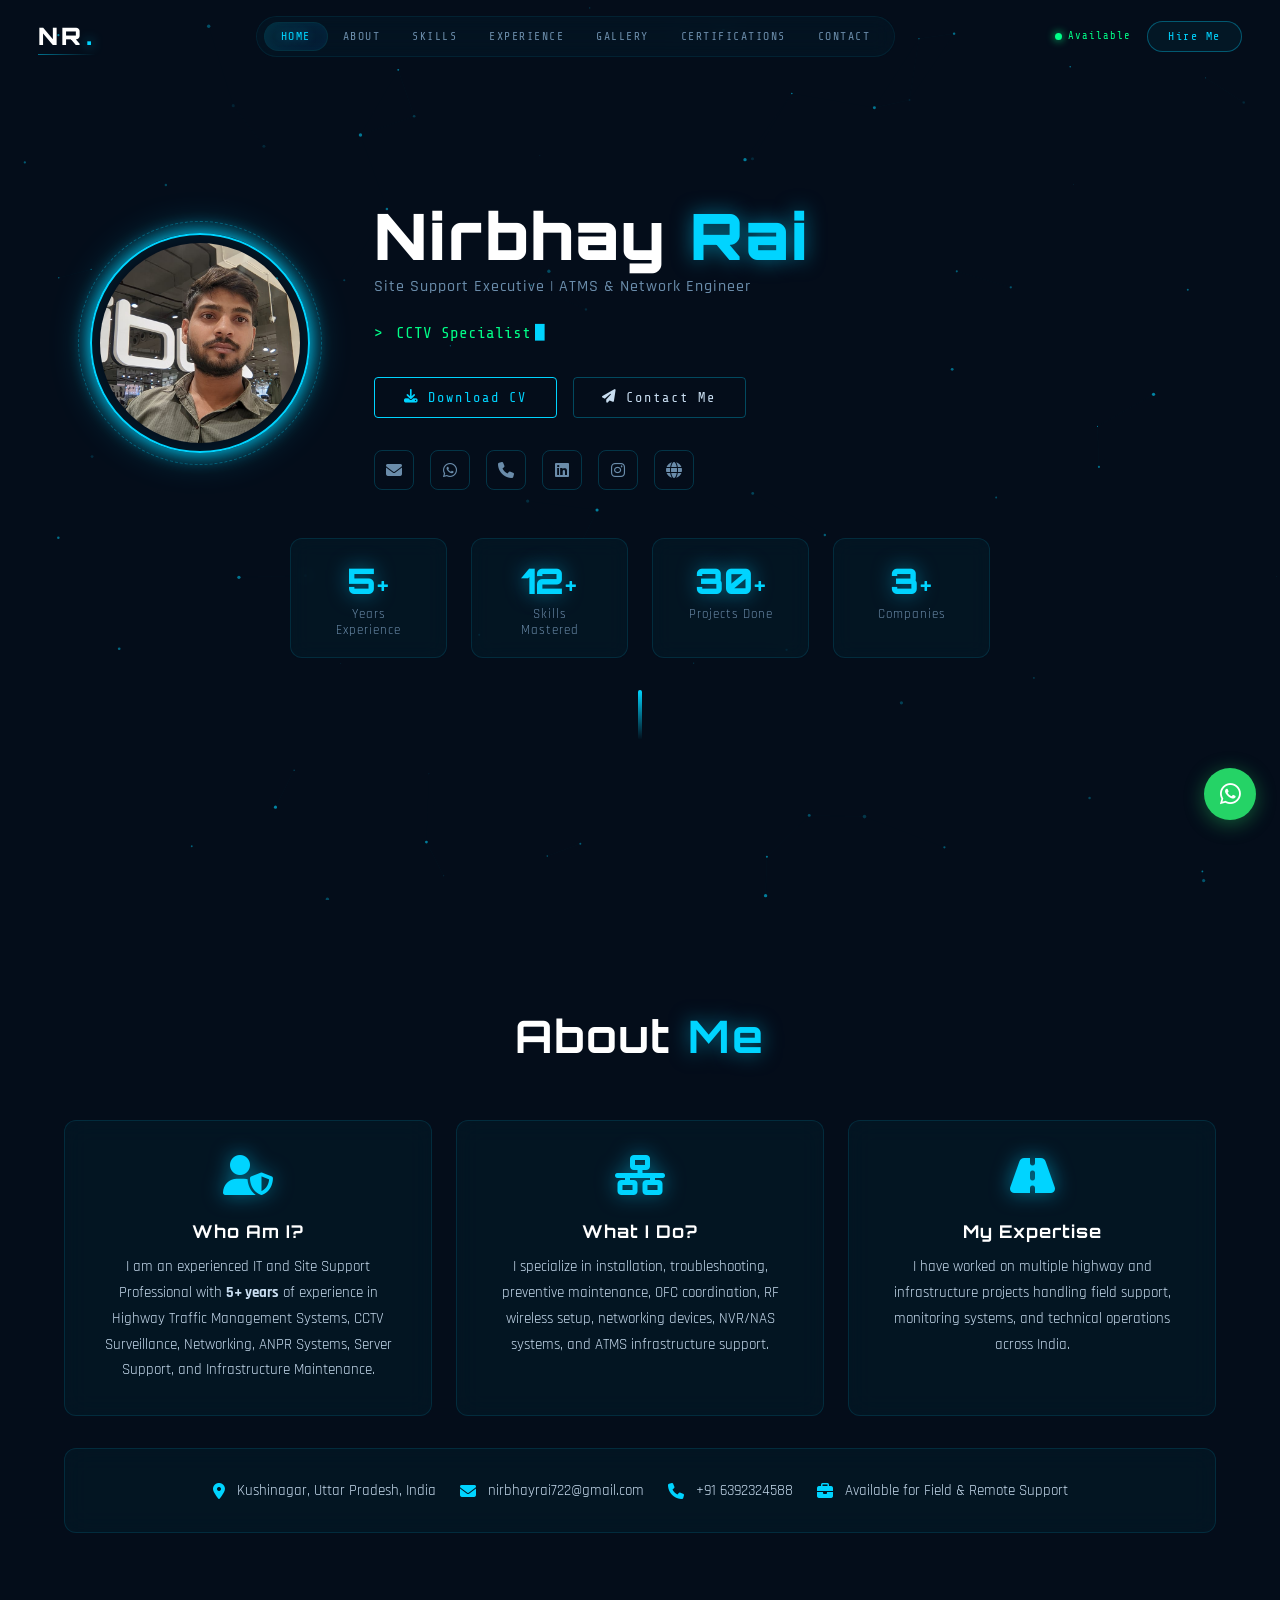
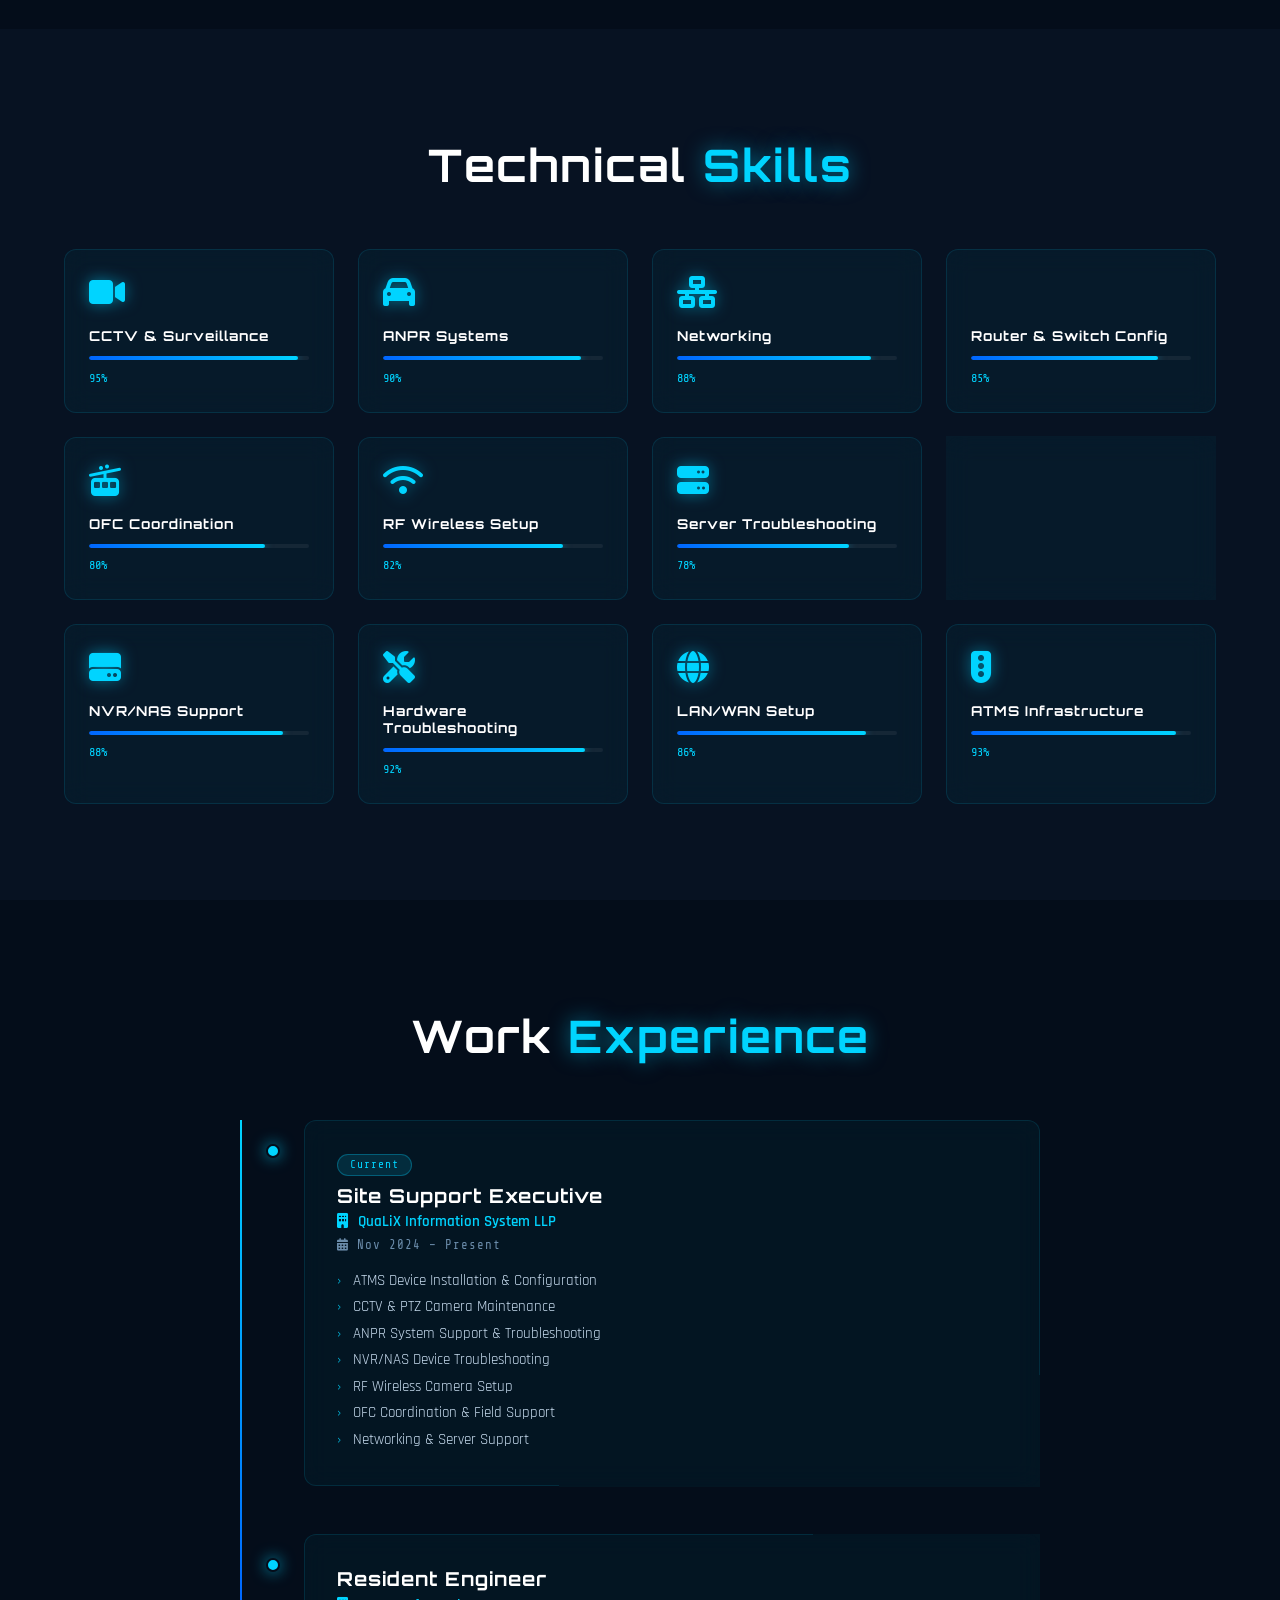
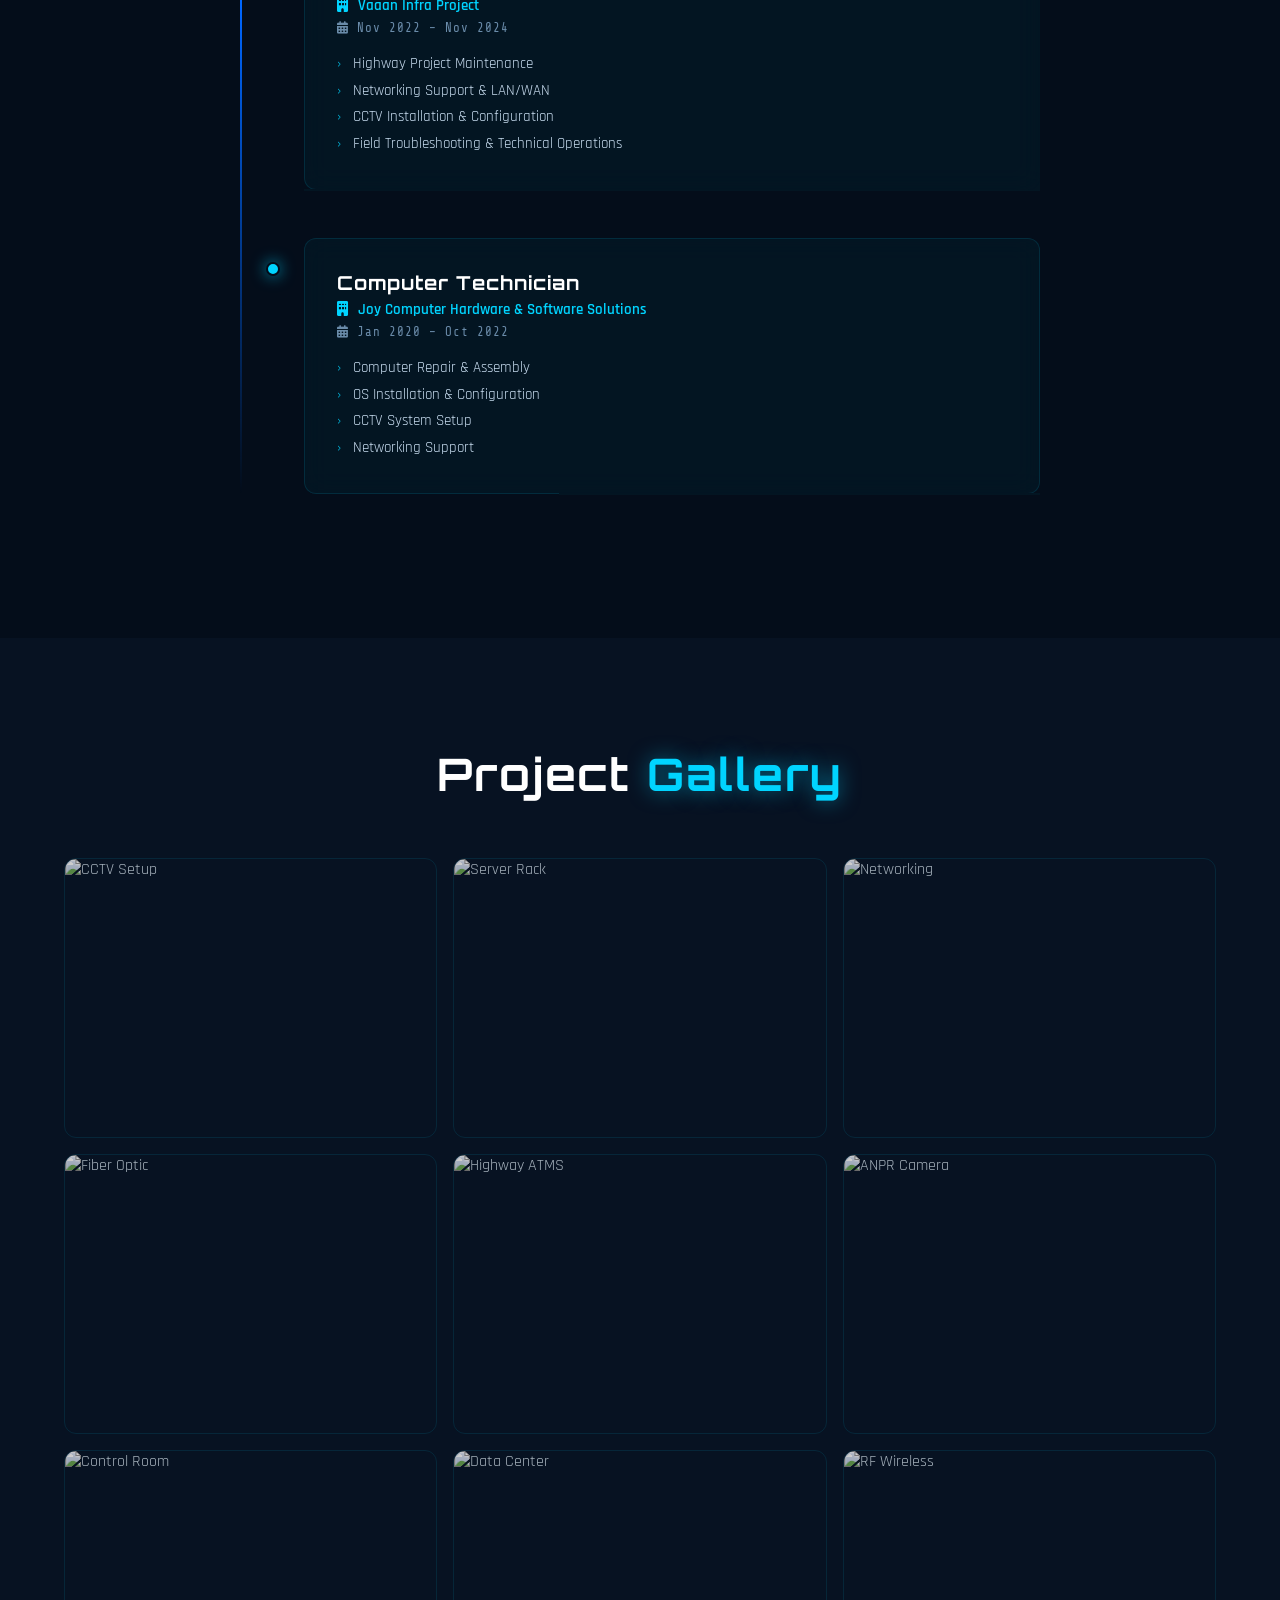
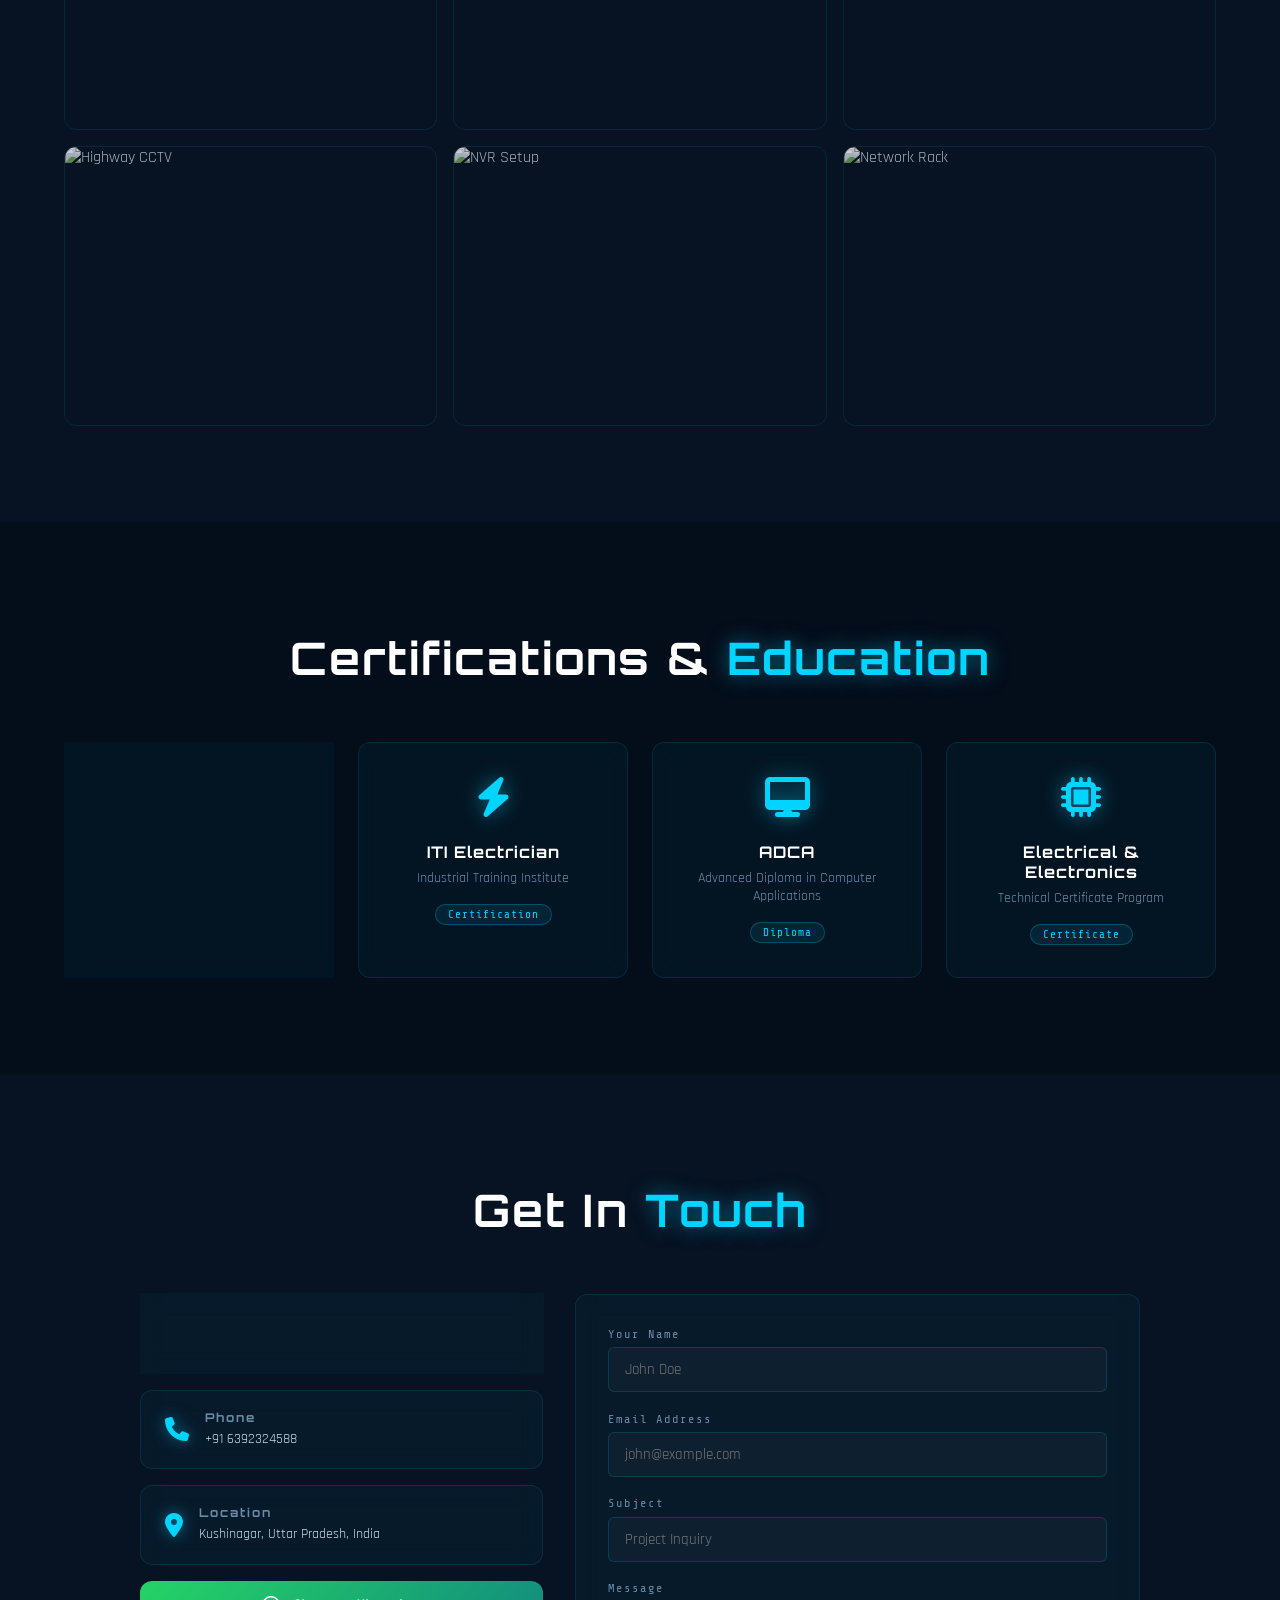
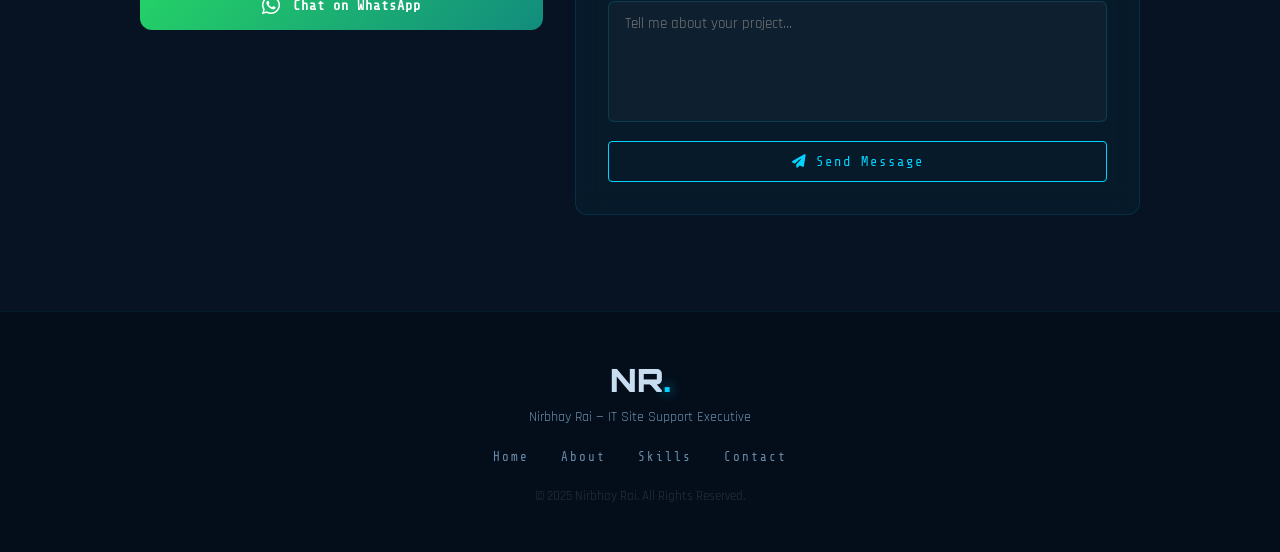
==== index.html @ aa646e63 "Add files via upload" ====
<!DOCTYPE html>
<html lang="en">
<head>
  <meta charset="UTF-8" />
  <meta name="viewport" content="width=device-width, initial-scale=1.0" />
  <title>Nirbhay Rai | IT Site Support Executive</title>
  <link rel="stylesheet" href="style.css" />
  <link rel="preconnect" href="https://fonts.googleapis.com" />
  <link href="https://fonts.googleapis.com/css2?family=Orbitron:wght@400;700;900&family=Rajdhani:wght@300;400;500;600;700&family=Share+Tech+Mono&display=swap" rel="stylesheet" />
  <link rel="stylesheet" href="https://cdnjs.cloudflare.com/ajax/libs/font-awesome/6.5.0/css/all.min.css" />
</head>
<body>

  <!-- Loading Screen -->
  <div id="loader">
    <div class="loader-inner">
      <div class="loader-ring"></div>
      <div class="loader-ring"></div>
      <div class="loader-ring"></div>
      <span class="loader-text">INITIALIZING...</span>
    </div>
  </div>

  <!-- Particle Canvas -->
  <canvas id="particle-canvas"></canvas>

  <!-- Navbar -->
  <nav id="navbar">
    <div class="nav-logo">NR<span class="dot">.</span></div>
    <ul class="nav-links">
      <li><a href="#hero">Home</a></li>
      <li><a href="#about">About</a></li>
      <li><a href="#skills">Skills</a></li>
      <li><a href="#experience">Experience</a></li>
      <li><a href="#gallery">Gallery</a></li>
      <li><a href="#certifications">Certifications</a></li>
      <li><a href="#contact">Contact</a></li>
    </ul>
    <div class="nav-cta">
      <div class="nav-status">
        <span class="nav-status-dot"></span>
        <span>Available</span>
      </div>
      <a href="#contact" class="nav-hire-btn"><span>Hire Me</span></a>
      <div class="nav-hamburger" id="hamburger">
        <span></span><span></span><span></span>
      </div>
    </div>
  </nav>

  <!-- Mobile Menu -->
  <div class="mobile-menu" id="mobile-menu">
    <ul>
      <li><a href="#hero" class="mob-link">Home</a></li>
      <li><a href="#about" class="mob-link">About</a></li>
      <li><a href="#skills" class="mob-link">Skills</a></li>
      <li><a href="#experience" class="mob-link">Experience</a></li>
      <li><a href="#gallery" class="mob-link">Gallery</a></li>
      <li><a href="#certifications" class="mob-link">Certifications</a></li>
      <li><a href="#contact" class="mob-link">Contact</a></li>
    </ul>
  </div>

  <!-- Hero Section -->
  <section id="hero">
    <div class="hero-content">
      <div class="hero-img-wrap">
        <div class="glow-ring"></div>
        <img src="nirbhay.jpeg" alt="Nirbhay Rai" class="hero-img" />
        <div class="hex-border"></div>
      </div>
      <div class="hero-text">
        <p class="hero-greeting"></p>
        <h1 class="hero-name">Nirbhay <span class="accent">Rai</span></h1>
        <h2 class="hero-designation">Site Support Executive | ATMS &amp; Network Engineer</h2>
        <div class="typing-wrap">
          <span class="typing-prefix">&gt;&nbsp;</span>
          <span id="typing-text" class="typing-text"></span>
          <span class="cursor">█</span>
        </div>
        <div class="hero-btns">
          <a href="#" class="btn-neon" id="download-cv">
            <i class="fas fa-download"></i> Download CV
          </a>
          <a href="#contact" class="btn-outline">
            <i class="fas fa-paper-plane"></i> Contact Me
          </a>
        </div>
        <div class="social-links">
          <a href="mailto:nirbhayrai722@gmail.com" title="Email"><i class="fas fa-envelope"></i></a>
          <a href="https://wa.me/916392324588" target="_blank" title="WhatsApp"><i class="fab fa-whatsapp"></i></a>
          <a href="tel:+916392324588" title="Phone"><i class="fas fa-phone"></i></a>
  <a href="https://www.linkedin.com/in/nirbhay-rai-2b813220a?utm_source=share_via&utm_content=profile&utm_medium=member_android" target="_blank" title="LinkedIn"><i class="fab fa-linkedin"></i></a>
   <a href="https://instagram.com/nirbhay_raii" target="_blank" title="Instagram"><i class="fab fa-instagram"></i></a>
  <a href="https://yourwebsite.com" target="_blank" title="My Website"><i class="fas fa-globe"></i></a>
</div>
        </div>
      </div>
    </div>
    <div class="hero-stats">
      <div class="stat-box">
        <span class="stat-num" data-target="5">0</span><span class="stat-plus">+</span>
        <p>Years Experience</p>
      </div>
      <div class="stat-box">
        <span class="stat-num" data-target="12">0</span><span class="stat-plus">+</span>
        <p>Skills Mastered</p>
      </div>
      <div class="stat-box">
        <span class="stat-num" data-target="30">0</span><span class="stat-plus">+</span>
        <p>Projects Done</p>
      </div>
      <div class="stat-box">
        <span class="stat-num" data-target="3">0</span><span class="stat-plus">+</span>
        <p>Companies</p>
      </div>
    </div>
    <div class="scroll-indicator">
      <div class="scroll-dot"></div>
    </div>
  </section>

  <!-- About Section -->
  <section id="about" class="section">
    <div class="section-header">
      <span class="section-tag"></span>
      <h2 class="section-title">About <span class="accent">Me</span></h2>
    </div>
    <div class="about-grid">
      <div class="about-card glass-card reveal">
        <div class="card-icon"><i class="fas fa-user-shield"></i></div>
        <h3>Who Am I?</h3>
        <p>I am an experienced IT and Site Support Professional with <strong>5+ years</strong> of experience in Highway Traffic Management Systems, CCTV Surveillance, Networking, ANPR Systems, Server Support, and Infrastructure Maintenance.</p>
      </div>
      <div class="about-card glass-card reveal">
        <div class="card-icon"><i class="fas fa-network-wired"></i></div>
        <h3>What I Do?</h3>
        <p>I specialize in installation, troubleshooting, preventive maintenance, OFC coordination, RF wireless setup, networking devices, NVR/NAS systems, and ATMS infrastructure support.</p>
      </div>
      <div class="about-card glass-card reveal">
        <div class="card-icon"><i class="fas fa-road"></i></div>
        <h3>My Expertise</h3>
        <p>I have worked on multiple highway and infrastructure projects handling field support, monitoring systems, and technical operations across India.</p>
      </div>
    </div>
    <div class="about-info glass-card reveal">
      <div class="info-row"><i class="fas fa-map-marker-alt"></i> <span>Kushinagar, Uttar Pradesh, India</span></div>
      <div class="info-row"><i class="fas fa-envelope"></i> <span>nirbhayrai722@gmail.com</span></div>
      <div class="info-row"><i class="fas fa-phone"></i> <span>+91 6392324588</span></div>
      <div class="info-row"><i class="fas fa-briefcase"></i> <span>Available for Field &amp; Remote Support</span></div>
    </div>
  </section>

  <!-- Skills Section -->
  <section id="skills" class="section alt-bg">
    <div class="section-header">
      <span class="section-tag"></span>
      <h2 class="section-title">Technical <span class="accent">Skills</span></h2>
    </div>
    <div class="skills-grid">
      <div class="skill-card glass-card reveal">
        <div class="skill-icon"><i class="fas fa-video"></i></div>
        <h4>CCTV &amp; Surveillance</h4>
        <div class="skill-bar"><div class="skill-fill" data-width="95"></div></div>
        <span class="skill-pct">95%</span>
      </div>
      <div class="skill-card glass-card reveal">
        <div class="skill-icon"><i class="fas fa-car"></i></div>
        <h4>ANPR Systems</h4>
        <div class="skill-bar"><div class="skill-fill" data-width="90"></div></div>
        <span class="skill-pct">90%</span>
      </div>
      <div class="skill-card glass-card reveal">
        <div class="skill-icon"><i class="fas fa-network-wired"></i></div>
        <h4>Networking</h4>
        <div class="skill-bar"><div class="skill-fill" data-width="88"></div></div>
        <span class="skill-pct">88%</span>
      </div>
      <div class="skill-card glass-card reveal">
        <div class="skill-icon"><i class="fas fa-router"></i></div>
        <h4>Router &amp; Switch Config</h4>
        <div class="skill-bar"><div class="skill-fill" data-width="85"></div></div>
        <span class="skill-pct">85%</span>
      </div>
      <div class="skill-card glass-card reveal">
        <div class="skill-icon"><i class="fas fa-cable-car"></i></div>
        <h4>OFC Coordination</h4>
        <div class="skill-bar"><div class="skill-fill" data-width="80"></div></div>
        <span class="skill-pct">80%</span>
      </div>
      <div class="skill-card glass-card reveal">
        <div class="skill-icon"><i class="fas fa-wifi"></i></div>
        <h4>RF Wireless Setup</h4>
        <div class="skill-bar"><div class="skill-fill" data-width="82"></div></div>
        <span class="skill-pct">82%</span>
      </div>
      <div class="skill-card glass-card reveal">
        <div class="skill-icon"><i class="fas fa-server"></i></div>
        <h4>Server Troubleshooting</h4>
        <div class="skill-bar"><div class="skill-fill" data-width="78"></div></div>
        <span class="skill-pct">78%</span>
      </div>
      <div class="skill-card glass-card reveal">
        <div class="skill-icon"><i class="fab fa-linux"></i></div>
        <h4>Windows &amp; Linux</h4>
        <div class="skill-bar"><div class="skill-fill" data-width="80"></div></div>
        <span class="skill-pct">80%</span>
      </div>
      <div class="skill-card glass-card reveal">
        <div class="skill-icon"><i class="fas fa-hdd"></i></div>
        <h4>NVR/NAS Support</h4>
        <div class="skill-bar"><div class="skill-fill" data-width="88"></div></div>
        <span class="skill-pct">88%</span>
      </div>
      <div class="skill-card glass-card reveal">
        <div class="skill-icon"><i class="fas fa-tools"></i></div>
        <h4>Hardware Troubleshooting</h4>
        <div class="skill-bar"><div class="skill-fill" data-width="92"></div></div>
        <span class="skill-pct">92%</span>
      </div>
      <div class="skill-card glass-card reveal">
        <div class="skill-icon"><i class="fas fa-globe"></i></div>
        <h4>LAN/WAN Setup</h4>
        <div class="skill-bar"><div class="skill-fill" data-width="86"></div></div>
        <span class="skill-pct">86%</span>
      </div>
      <div class="skill-card glass-card reveal">
        <div class="skill-icon"><i class="fas fa-traffic-light"></i></div>
        <h4>ATMS Infrastructure</h4>
        <div class="skill-bar"><div class="skill-fill" data-width="93"></div></div>
        <span class="skill-pct">93%</span>
      </div>
    </div>
  </section>

  <!-- Experience Timeline -->
  <section id="experience" class="section">
    <div class="section-header">
      <span class="section-tag"></span>
      <h2 class="section-title">Work <span class="accent">Experience</span></h2>
    </div>
    <div class="timeline">

      <div class="timeline-item reveal">
        <div class="timeline-dot"></div>
        <div class="timeline-content glass-card">
          <div class="tl-badge current">Current</div>
          <h3 class="tl-role">Site Support Executive</h3>
          <h4 class="tl-company"><i class="fas fa-building"></i> QuaLiX Information System LLP</h4>
          <span class="tl-duration"><i class="fas fa-calendar-alt"></i> Nov 2024 – Present</span>
          <ul class="tl-list">
            <li>ATMS Device Installation &amp; Configuration</li>
            <li>CCTV &amp; PTZ Camera Maintenance</li>
            <li>ANPR System Support &amp; Troubleshooting</li>
            <li>NVR/NAS Device Troubleshooting</li>
            <li>RF Wireless Camera Setup</li>
            <li>OFC Coordination &amp; Field Support</li>
            <li>Networking &amp; Server Support</li>
          </ul>
        </div>
      </div>

      <div class="timeline-item reveal">
        <div class="timeline-dot"></div>
        <div class="timeline-content glass-card">
          <h3 class="tl-role">Resident Engineer</h3>
          <h4 class="tl-company"><i class="fas fa-building"></i> Vaaan Infra Project</h4>
          <span class="tl-duration"><i class="fas fa-calendar-alt"></i> Nov 2022 – Nov 2024</span>
          <ul class="tl-list">
            <li>Highway Project Maintenance</li>
            <li>Networking Support &amp; LAN/WAN</li>
            <li>CCTV Installation &amp; Configuration</li>
            <li>Field Troubleshooting &amp; Technical Operations</li>
          </ul>
        </div>
      </div>

      <div class="timeline-item reveal">
        <div class="timeline-dot"></div>
        <div class="timeline-content glass-card">
          <h3 class="tl-role">Computer Technician</h3>
          <h4 class="tl-company"><i class="fas fa-building"></i> Joy Computer Hardware &amp; Software Solutions</h4>
          <span class="tl-duration"><i class="fas fa-calendar-alt"></i> Jan 2020 – Oct 2022</span>
          <ul class="tl-list">
            <li>Computer Repair &amp; Assembly</li>
            <li>OS Installation &amp; Configuration</li>
            <li>CCTV System Setup</li>
            <li>Networking Support</li>
          </ul>
        </div>
      </div>

    </div>
  </section>

  <!-- Gallery Section -->
  <section id="gallery" class="section alt-bg">
    <div class="section-header">
      <span class="section-tag"></span>
      <h2 class="section-title">Project <span class="accent">Gallery</span></h2>
    </div>
    <div class="gallery-grid">
      <div class="gallery-item reveal" data-title="CCTV Surveillance Setup">
        <img src="https://images.unsplash.com/photo-1558618666-fcd25c85cd64?w=600&q=80" alt="CCTV Setup" />
        <div class="gallery-overlay"><i class="fas fa-search-plus"></i><span>CCTV Surveillance Setup</span></div>
      </div>
      <div class="gallery-item reveal" data-title="Server Rack Installation">
        <img src="https://images.unsplash.com/photo-1558494949-ef010cbdcc31?w=600&q=80" alt="Server Rack" />
        <div class="gallery-overlay"><i class="fas fa-search-plus"></i><span>Server Rack Installation</span></div>
      </div>
      <div class="gallery-item reveal" data-title="Network Switch Configuration">
        <img src="https://images.unsplash.com/photo-1544197150-b99a580bb7a8?w=600&q=80" alt="Networking" />
        <div class="gallery-overlay"><i class="fas fa-search-plus"></i><span>Network Switch Configuration</span></div>
      </div>
      <div class="gallery-item reveal" data-title="Fiber Optic Cable Work">
        <img src="https://images.unsplash.com/photo-1573164713714-d95e436ab8d6?w=600&q=80" alt="Fiber Optic" />
        <div class="gallery-overlay"><i class="fas fa-search-plus"></i><span>Fiber Optic Cable Work</span></div>
      </div>
      <div class="gallery-item reveal" data-title="Highway ATMS System">
        <img src="https://images.unsplash.com/photo-1449824913935-59a10b8d2000?w=600&q=80" alt="Highway ATMS" />
        <div class="gallery-overlay"><i class="fas fa-search-plus"></i><span>Highway ATMS System</span></div>
      </div>
      <div class="gallery-item reveal" data-title="ANPR Camera Setup">
        <img src="https://images.unsplash.com/photo-1491975474562-1f4e30bc9468?w=600&q=80" alt="ANPR Camera" />
        <div class="gallery-overlay"><i class="fas fa-search-plus"></i><span>ANPR Camera Setup</span></div>
      </div>
      <div class="gallery-item reveal" data-title="Control Room Monitoring">
        <img src="https://images.unsplash.com/photo-1551703599-6b3e8379aa8c?w=600&q=80" alt="Control Room" />
        <div class="gallery-overlay"><i class="fas fa-search-plus"></i><span>Control Room Monitoring</span></div>
      </div>
      <div class="gallery-item reveal" data-title="Data Center Operations">
        <img src="https://images.unsplash.com/photo-1563986768609-322da13575f3?w=600&q=80" alt="Data Center" />
        <div class="gallery-overlay"><i class="fas fa-search-plus"></i><span>Data Center Operations</span></div>
      </div>
      <div class="gallery-item reveal" data-title="RF Wireless System">
        <img src="https://images.unsplash.com/photo-1518770660439-4636190af475?w=600&q=80" alt="RF Wireless" />
        <div class="gallery-overlay"><i class="fas fa-search-plus"></i><span>RF Wireless System</span></div>
      </div>
	  <div class="gallery-item reveal" data-title="Highway CCTV Maintenance">
  <img src="images/highway_cctv.jpg" alt="Highway CCTV" />
  <div class="gallery-overlay">
    <i class="fas fa-search-plus"></i>
    <span>Highway CCTV Maintenance</span>
  </div>
</div>

<div class="gallery-item reveal" data-title="NVR Setup at Site">
  <img src="images/nvr_setup.jpg" alt="NVR Setup" />
  <div class="gallery-overlay">
    <i class="fas fa-search-plus"></i>
    <span>NVR Setup at Site</span>
  </div>
</div>

<div class="gallery-item reveal" data-title="Network Rack Installation">
  <img src="images/rack.jpg" alt="Network Rack" />
  <div class="gallery-overlay">
    <i class="fas fa-search-plus"></i>
    <span>Network Rack Installation</span>
  </div>
</div>
    </div>
    <!-- Lightbox -->
    <div class="lightbox" id="lightbox">
      <div class="lightbox-inner">
        <button class="lb-close" id="lb-close"><i class="fas fa-times"></i></button>
        <img id="lb-img" src="" alt="" />
        <p id="lb-title"></p>
      </div>
    </div>
  </section>

  <!-- Certifications & Education -->
  <section id="certifications" class="section">
    <div class="section-header">
      <span class="section-tag"></span>
      <h2 class="section-title">Certifications &amp; <span class="accent">Education</span></h2>
    </div>
    <div class="cert-grid">
      <div class="cert-card glass-card reveal">
        <div class="cert-icon"><i class="fas fa-graduation-cap"></i></div>
        <h3>B.A (English)</h3>
        <p>Bachelor of Arts</p>
        <span class="cert-tag">Education</span>
      </div>
      <div class="cert-card glass-card reveal">
        <div class="cert-icon"><i class="fas fa-bolt"></i></div>
        <h3>ITI Electrician</h3>
        <p>Industrial Training Institute</p>
        <span class="cert-tag">Certification</span>
      </div>
      <div class="cert-card glass-card reveal">
        <div class="cert-icon"><i class="fas fa-desktop"></i></div>
        <h3>ADCA</h3>
        <p>Advanced Diploma in Computer Applications</p>
        <span class="cert-tag">Diploma</span>
      </div>
      <div class="cert-card glass-card reveal">
        <div class="cert-icon"><i class="fas fa-microchip"></i></div>
        <h3>Electrical &amp; Electronics</h3>
        <p>Technical Certificate Program</p>
        <span class="cert-tag">Certificate</span>
      </div>
    </div>
  </section>

  <!-- Contact Section -->
  <section id="contact" class="section alt-bg">
    <div class="section-header">
      <span class="section-tag"></span>
      <h2 class="section-title">Get In <span class="accent">Touch</span></h2>
    </div>
    <div class="contact-wrap">
      <div class="contact-info">
        <div class="contact-card glass-card reveal">
          <i class="fas fa-envelope"></i>
          <div>
            <h4>Email</h4>
            <a href="mailto:nirbhayrai722@gmail.com">nirbhayrai722@gmail.com</a>
          </div>
        </div>
        <div class="contact-card glass-card reveal">
          <i class="fas fa-phone"></i>
          <div>
            <h4>Phone</h4>
            <a href="tel:+916392324588">+91 6392324588</a>
          </div>
        </div>
        <div class="contact-card glass-card reveal">
          <i class="fas fa-map-marker-alt"></i>
          <div>
            <h4>Location</h4>
            <span>Kushinagar, Uttar Pradesh, India</span>
          </div>
        </div>
        <a href="https://wa.me/916392324588" target="_blank" class="btn-whatsapp reveal">
          <i class="fab fa-whatsapp"></i> Chat on WhatsApp
        </a>
      </div>

      <form class="contact-form glass-card reveal" id="contact-form">
        <div class="form-status" id="form-status"></div>
        <div class="form-group">
          <label for="name">Your Name</label>
          <input type="text" id="name" name="name" placeholder="John Doe" required />
        </div>
        <div class="form-group">
          <label for="email">Email Address</label>
          <input type="email" id="email" name="email" placeholder="john@example.com" required />
        </div>
        <div class="form-group">
          <label for="subject">Subject</label>
          <input type="text" id="subject" name="subject" placeholder="Project Inquiry" required />
        </div>
        <div class="form-group">
          <label for="message">Message</label>
          <textarea id="message" name="message" rows="5" placeholder="Tell me about your project..." required></textarea>
        </div>
        <button type="submit" class="btn-neon btn-full">
          <i class="fas fa-paper-plane"></i> Send Message
        </button>
      </form>
    </div>
  </section>

  <!-- Footer -->
  <footer>
    <div class="footer-inner">
      <div class="footer-logo">NR<span class="dot">.</span></div>
      <p class="footer-name">Nirbhay Rai — IT Site Support Executive</p>
      <div class="footer-links">
        <a href="#hero">Home</a>
        <a href="#about">About</a>
        <a href="#skills">Skills</a>
        <a href="#contact">Contact</a>
      </div>
      <p class="footer-copy">&copy; 2025 Nirbhay Rai. All Rights Reserved.</p>
    </div>
  </footer>

  <!-- Floating Buttons -->
  <a href="https://wa.me/916392324588" target="_blank" class="float-whatsapp" title="WhatsApp">
    <i class="fab fa-whatsapp"></i>
  </a>
  <button class="scroll-top" id="scroll-top" title="Scroll to top">
    <i class="fas fa-chevron-up"></i>
  </button>

  <!-- Scripts -->
  <script src="https://cdn.jsdelivr.net/npm/@emailjs/browser@4/dist/email.min.js"></script>
  <script src="script.js"></script>
</body>
</html>
---- style.css ----
/* =============================================
   NIRBHAY RAI PORTFOLIO — style.css
   Dark Futuristic Neon Theme
============================================= */

/* ---- CSS VARIABLES ---- */
:root {
  --bg:        #040d1a;
  --bg2:       #071222;
  --glass:     rgba(0, 212, 255, 0.04);
  --glass-b:   rgba(0, 212, 255, 0.12);
  --neon:      #00d4ff;
  --neon2:     #0066ff;
  --neon3:     #00ff88;
  --accent:    #00d4ff;
  --text:      #c8ddf0;
  --text-dim:  #6a8caa;
  --white:     #ffffff;
  --danger:    #ff4466;
  --font-head: 'Orbitron', sans-serif;
  --font-body: 'Rajdhani', sans-serif;
  --font-mono: 'Share Tech Mono', monospace;
  --radius:    12px;
  --trans:     0.3s ease;
}

/* ---- RESET ---- */
*, *::before, *::after { box-sizing: border-box; margin: 0; padding: 0; }
html { scroll-behavior: smooth; font-size: 16px; }
body {
  background: var(--bg);
  color: var(--text);
  font-family: var(--font-body);
  overflow-x: hidden;
  position: relative;
}
a { text-decoration: none; color: inherit; }
ul { list-style: none; }
img { max-width: 100%; display: block; }
input, textarea, button { font-family: var(--font-body); }

/* ---- SCROLLBAR ---- */
::-webkit-scrollbar { width: 6px; }
::-webkit-scrollbar-track { background: var(--bg); }
::-webkit-scrollbar-thumb { background: var(--neon); border-radius: 3px; }

/* ===================== LOADER ===================== */
#loader {
  position: fixed; inset: 0;
  background: var(--bg);
  display: flex; align-items: center; justify-content: center;
  z-index: 9999;
  transition: opacity 0.6s ease, visibility 0.6s ease;
}
#loader.hidden { opacity: 0; visibility: hidden; }
.loader-inner { position: relative; text-align: center; }
.loader-ring {
  position: absolute;
  border: 2px solid transparent;
  border-top-color: var(--neon);
  border-radius: 50%;
  animation: spin 1.2s linear infinite;
}
.loader-ring:nth-child(1) { width: 80px; height: 80px; top: -40px; left: -40px; }
.loader-ring:nth-child(2) { width: 60px; height: 60px; top: -30px; left: -30px; border-top-color: var(--neon2); animation-duration: 0.9s; animation-direction: reverse; }
.loader-ring:nth-child(3) { width: 40px; height: 40px; top: -20px; left: -20px; border-top-color: var(--neon3); animation-duration: 0.6s; }
.loader-text { font-family: var(--font-mono); font-size: 0.75rem; color: var(--neon); letter-spacing: 4px; margin-top: 60px; display: block; animation: pulse 1s infinite; }
@keyframes spin { to { transform: rotate(360deg); } }
@keyframes pulse { 0%,100%{opacity:1} 50%{opacity:0.3} }

/* ===================== PARTICLE CANVAS ===================== */
#particle-canvas {
  position: fixed; inset: 0;
  z-index: 0; pointer-events: none;
}

/* ===================== NAVBAR ===================== */
#navbar {
  position: fixed; top: 0; left: 0; right: 0;
  height: 72px;
  display: flex; align-items: center; justify-content: space-between;
  padding: 0 3%;
  z-index: 100;
  transition: all 0.4s cubic-bezier(0.4,0,0.2,1);
}
#navbar::before {
  content: '';
  position: absolute; inset: 0;
  background: linear-gradient(135deg,
    rgba(0,20,40,0.0) 0%,
    rgba(0,10,25,0.0) 100%);
  transition: all 0.4s ease;
  z-index: -1;
}
#navbar.scrolled::before {
  background: linear-gradient(135deg,
    rgba(2,10,22,0.97) 0%,
    rgba(4,15,30,0.95) 100%);
}
#navbar.scrolled {
  height: 64px;
  backdrop-filter: blur(24px) saturate(180%);
  -webkit-backdrop-filter: blur(24px) saturate(180%);
  box-shadow:
    0 1px 0 rgba(0,212,255,0.12),
    0 8px 32px rgba(0,0,0,0.4),
    0 0 60px rgba(0,212,255,0.04);
}

/* Logo */
.nav-logo {
  font-family: var(--font-head);
  font-size: 1.5rem; font-weight: 900;
  color: var(--white);
  letter-spacing: 3px;
  display: flex; align-items: center; gap: 2px;
  position: relative;
}
.nav-logo::before {
  content: '';
  position: absolute;
  bottom: -4px; left: 0;
  width: 100%; height: 1px;
  background: linear-gradient(90deg, var(--neon), transparent);
  opacity: 0.5;
}
.dot { color: var(--neon); text-shadow: 0 0 12px var(--neon); }

/* Nav Links Container */
.nav-links {
  display: flex;
  gap: 0;
  align-items: center;
  background: rgba(0,212,255,0.03);
  border: 1px solid rgba(0,212,255,0.08);
  border-radius: 40px;
  padding: 6px 8px;
  backdrop-filter: blur(10px);
}
.nav-links li { position: relative; }
.nav-links a {
  font-family: var(--font-mono);
  font-size: 0.72rem;
  color: var(--text-dim);
  letter-spacing: 1.5px;
  text-transform: uppercase;
  padding: 7px 16px;
  border-radius: 30px;
  display: block;
  transition: all 0.3s ease;
  position: relative;
  z-index: 1;
}
.nav-links a::before {
  content: '';
  position: absolute; inset: 0;
  border-radius: 30px;
  background: linear-gradient(135deg, rgba(0,212,255,0.12), rgba(0,102,255,0.08));
  opacity: 0;
  transition: opacity 0.3s ease;
  z-index: -1;
}
.nav-links a:hover, .nav-links a.active {
  color: var(--white);
}
.nav-links a:hover::before, .nav-links a.active::before {
  opacity: 1;
}
.nav-links a.active {
  color: var(--neon);
  text-shadow: 0 0 10px rgba(0,212,255,0.4);
  box-shadow: 0 0 0 1px rgba(0,212,255,0.15), inset 0 0 12px rgba(0,212,255,0.06);
}

/* Nav Right CTA */
.nav-cta {
  display: flex; align-items: center; gap: 1rem;
}
.nav-hire-btn {
  font-family: var(--font-mono);
  font-size: 0.72rem;
  letter-spacing: 1.5px;
  color: var(--neon);
  border: 1px solid rgba(0,212,255,0.35);
  border-radius: 30px;
  padding: 8px 20px;
  background: rgba(0,212,255,0.05);
  cursor: pointer;
  transition: all 0.3s ease;
  text-decoration: none;
  position: relative;
  overflow: hidden;
}
.nav-hire-btn::before {
  content: '';
  position: absolute; inset: 0;
  background: linear-gradient(135deg, rgba(0,212,255,0.15), rgba(0,102,255,0.1));
  transform: scaleX(0);
  transform-origin: left;
  transition: transform 0.3s ease;
}
.nav-hire-btn:hover { color: var(--white); box-shadow: 0 0 20px rgba(0,212,255,0.2); }
.nav-hire-btn:hover::before { transform: scaleX(1); }
.nav-hire-btn span { position: relative; z-index: 1; }

/* Status dot */
.nav-status {
  display: flex; align-items: center; gap: 6px;
  font-family: var(--font-mono);
  font-size: 0.65rem;
  color: var(--neon3);
  letter-spacing: 1px;
}
.nav-status-dot {
  width: 7px; height: 7px;
  border-radius: 50%;
  background: var(--neon3);
  box-shadow: 0 0 8px var(--neon3);
  animation: status-pulse 2s ease infinite;
}
@keyframes status-pulse {
  0%,100%{ box-shadow: 0 0 6px var(--neon3); opacity:1; }
  50%{ box-shadow: 0 0 14px var(--neon3); opacity:0.6; }
}

/* Hamburger */
.nav-hamburger { display: none; flex-direction: column; gap: 5px; cursor: pointer; z-index: 2; }
.nav-hamburger span { width: 24px; height: 2px; background: var(--neon); border-radius: 2px; transition: var(--trans); display: block; }

/* Mobile Menu */
.mobile-menu {
  position: fixed; top: 70px; left: 0; right: 0;
  background: rgba(4, 13, 26, 0.97);
  backdrop-filter: blur(20px);
  border-bottom: 1px solid rgba(0, 212, 255, 0.12);
  z-index: 99;
  transform: translateY(-120%);
  transition: transform 0.4s cubic-bezier(0.4,0,0.2,1);
  padding: 1.5rem;
}
.mobile-menu.open { transform: translateY(0); }
.mobile-menu ul { display: flex; flex-direction: column; gap: 1rem; }
.mobile-menu a {
  font-family: var(--font-mono);
  font-size: 0.95rem;
  color: var(--text);
  letter-spacing: 2px;
  padding: 0.5rem 0;
  border-bottom: 1px solid rgba(0,212,255,0.06);
  display: block;
  transition: color var(--trans), padding-left var(--trans);
}
.mobile-menu a:hover { color: var(--neon); padding-left: 10px; }

/* ===================== SECTIONS ===================== */
.section {
  position: relative; z-index: 1;
  padding: 6rem 5%;
}
.alt-bg { background: var(--bg2); }
.section-header { text-align: center; margin-bottom: 3.5rem; }
.section-tag {
  font-family: var(--font-mono);
  font-size: 0.8rem;
  color: var(--neon);
  letter-spacing: 3px;
  display: block;
  margin-bottom: 0.75rem;
}
.section-title {
  font-family: var(--font-head);
  font-size: clamp(1.8rem, 4vw, 2.8rem);
  font-weight: 700;
  color: var(--white);
  letter-spacing: 2px;
}
.accent { color: var(--neon); text-shadow: 0 0 20px rgba(0,212,255,0.5); }

/* ===================== HERO ===================== */
#hero {
  min-height: 100vh;
  display: flex; flex-direction: column;
  align-items: center; justify-content: center;
  padding: 100px 5% 4rem;
  position: relative; z-index: 1;
}
.hero-content {
  display: flex;
  align-items: center;
  gap: 4rem;
  width: 100%; max-width: 1100px;
  flex-wrap: wrap;
  justify-content: center;
}

/* Profile Image */
.hero-img-wrap {
  position: relative;
  width: 220px; height: 220px;
  flex-shrink: 0;
}
.hero-img {
  width: 200px; height: 200px;
  border-radius: 50%;
  position: absolute; top: 10px; left: 10px;
  z-index: 2;
  object-fit: cover;
}
.glow-ring {
  position: absolute; inset: 0;
  border-radius: 50%;
  border: 2px solid var(--neon);
  box-shadow: 0 0 20px var(--neon), 0 0 40px rgba(0,212,255,0.3), inset 0 0 20px rgba(0,212,255,0.1);
  animation: glow-pulse 2.5s ease-in-out infinite;
}
.hex-border {
  position: absolute; inset: -12px;
  border: 1px dashed rgba(0,212,255,0.3);
  border-radius: 50%;
  animation: slow-spin 12s linear infinite;
}
@keyframes glow-pulse {
  0%,100%{ box-shadow: 0 0 20px var(--neon), 0 0 40px rgba(0,212,255,0.3); }
  50%{ box-shadow: 0 0 40px var(--neon), 0 0 80px rgba(0,212,255,0.5), 0 0 120px rgba(0,212,255,0.2); }
}
@keyframes slow-spin { to { transform: rotate(360deg); } }

/* Hero Text */
.hero-text { flex: 1; min-width: 260px; }
.hero-greeting {
  font-family: var(--font-mono);
  font-size: 0.85rem;
  color: var(--neon);
  letter-spacing: 3px;
  margin-bottom: 0.5rem;
}
.hero-name {
  font-family: var(--font-head);
  font-size: clamp(2.4rem, 5vw, 4rem);
  font-weight: 900;
  color: var(--white);
  line-height: 1;
  margin-bottom: 0.5rem;
  letter-spacing: 2px;
}
.hero-designation {
  font-size: 1rem;
  color: var(--text-dim);
  font-weight: 500;
  letter-spacing: 1px;
  margin-bottom: 1.5rem;
}
.typing-wrap {
  display: flex; align-items: center; gap: 4px;
  font-family: var(--font-mono);
  font-size: 1rem;
  color: var(--neon3);
  margin-bottom: 2rem;
  min-height: 1.5rem;
}
.cursor {
  animation: blink 0.8s step-end infinite;
  color: var(--neon);
}
@keyframes blink { 0%,100%{opacity:1} 50%{opacity:0} }

/* Buttons */
.hero-btns { display: flex; gap: 1rem; flex-wrap: wrap; margin-bottom: 2rem; }
.btn-neon {
  display: inline-flex; align-items: center; gap: 0.5rem;
  padding: 0.75rem 1.8rem;
  border: 1px solid var(--neon);
  color: var(--neon);
  font-family: var(--font-mono);
  font-size: 0.85rem;
  letter-spacing: 2px;
  background: transparent;
  cursor: pointer;
  position: relative;
  overflow: hidden;
  transition: color var(--trans), box-shadow var(--trans);
  border-radius: 4px;
}
.btn-neon::before {
  content: '';
  position: absolute; inset: 0;
  background: var(--neon);
  transform: translateX(-105%);
  transition: transform 0.35s cubic-bezier(0.4,0,0.2,1);
  z-index: -1;
}
.btn-neon:hover::before { transform: translateX(0); }
.btn-neon:hover { color: var(--bg); box-shadow: 0 0 30px rgba(0,212,255,0.4); }
.btn-outline {
  display: inline-flex; align-items: center; gap: 0.5rem;
  padding: 0.75rem 1.8rem;
  border: 1px solid rgba(0,212,255,0.3);
  color: var(--text);
  font-family: var(--font-mono);
  font-size: 0.85rem;
  letter-spacing: 2px;
  border-radius: 4px;
  transition: border-color var(--trans), color var(--trans);
}
.btn-outline:hover { border-color: var(--neon); color: var(--neon); }
.btn-full { width: 100%; justify-content: center; }

/* Social Links */
.social-links { display: flex; gap: 1rem; }
.social-links a {
  width: 40px; height: 40px;
  border: 1px solid rgba(0,212,255,0.2);
  border-radius: 8px;
  display: flex; align-items: center; justify-content: center;
  color: var(--text-dim);
  font-size: 1rem;
  transition: all var(--trans);
}
.social-links a:hover {
  border-color: var(--neon);
  color: var(--neon);
  box-shadow: 0 0 15px rgba(0,212,255,0.3);
  transform: translateY(-2px);
}

/* Stats */
.hero-stats {
  display: flex; gap: 1.5rem; flex-wrap: wrap;
  justify-content: center;
  margin-top: 3rem;
  width: 100%; max-width: 700px;
}
.stat-box {
  background: var(--glass);
  border: 1px solid var(--glass-b);
  border-radius: var(--radius);
  padding: 1.2rem 2rem;
  text-align: center;
  flex: 1; min-width: 120px;
  backdrop-filter: blur(10px);
}
.stat-num {
  font-family: var(--font-head);
  font-size: 2.2rem;
  color: var(--neon);
  font-weight: 900;
  text-shadow: 0 0 20px rgba(0,212,255,0.5);
}
.stat-plus { color: var(--neon); font-size: 1.5rem; font-weight: 700; }
.stat-box p { font-size: 0.8rem; color: var(--text-dim); margin-top: 0.2rem; letter-spacing: 1px; }

/* Scroll indicator */
.scroll-indicator {
  margin-top: 2rem;
  display: flex; justify-content: center;
}
.scroll-dot {
  width: 4px; height: 50px;
  background: linear-gradient(to bottom, var(--neon), transparent);
  border-radius: 2px;
  animation: scroll-anim 1.5s ease-in-out infinite;
}
@keyframes scroll-anim { 0%,100%{transform:scaleY(1); opacity:1} 50%{transform:scaleY(0.4); opacity:0.3} }

/* ===================== GLASS CARD ===================== */
.glass-card {
  background: var(--glass);
  border: 1px solid var(--glass-b);
  border-radius: var(--radius);
  padding: 2rem;
  backdrop-filter: blur(12px);
  transition: transform var(--trans), box-shadow var(--trans), border-color var(--trans);
}
.glass-card:hover {
  transform: translateY(-4px);
  box-shadow: 0 8px 40px rgba(0,212,255,0.12);
  border-color: rgba(0,212,255,0.25);
}

/* ===================== ABOUT ===================== */
.about-grid {
  display: grid;
  grid-template-columns: repeat(auto-fit, minmax(260px, 1fr));
  gap: 1.5rem;
  margin-bottom: 2rem;
}
.about-card { text-align: center; }
.card-icon {
  font-size: 2.5rem;
  color: var(--neon);
  margin-bottom: 1rem;
  text-shadow: 0 0 20px rgba(0,212,255,0.5);
}
.about-card h3 {
  font-family: var(--font-head);
  font-size: 1.1rem;
  color: var(--white);
  margin-bottom: 0.75rem;
  letter-spacing: 1px;
}
.about-card p { font-size: 0.95rem; color: var(--text); line-height: 1.7; }
.about-info {
  display: flex; flex-wrap: wrap; gap: 1.5rem;
  justify-content: center;
}
.info-row {
  display: flex; align-items: center; gap: 0.75rem;
  font-size: 0.95rem; color: var(--text);
}
.info-row i { color: var(--neon); font-size: 1rem; }

/* ===================== SKILLS ===================== */
.skills-grid {
  display: grid;
  grid-template-columns: repeat(auto-fit, minmax(230px, 1fr));
  gap: 1.5rem;
}
.skill-card { padding: 1.5rem; }
.skill-icon {
  font-size: 2rem;
  color: var(--neon);
  margin-bottom: 0.75rem;
  text-shadow: 0 0 15px rgba(0,212,255,0.5);
}
.skill-card h4 {
  font-family: var(--font-head);
  font-size: 0.85rem;
  color: var(--white);
  margin-bottom: 0.75rem;
  letter-spacing: 1px;
}
.skill-bar {
  height: 4px;
  background: rgba(255,255,255,0.06);
  border-radius: 2px;
  overflow: hidden;
  margin-bottom: 0.4rem;
}
.skill-fill {
  height: 100%;
  background: linear-gradient(90deg, var(--neon2), var(--neon));
  border-radius: 2px;
  width: 0;
  box-shadow: 0 0 8px rgba(0,212,255,0.6);
  transition: width 1.2s cubic-bezier(0.4,0,0.2,1);
}
.skill-pct {
  font-family: var(--font-mono);
  font-size: 0.75rem;
  color: var(--neon);
}

/* ===================== TIMELINE ===================== */
.timeline {
  position: relative;
  max-width: 800px;
  margin: 0 auto;
  padding-left: 2rem;
}
.timeline::before {
  content: '';
  position: absolute; left: 0; top: 0; bottom: 0;
  width: 2px;
  background: linear-gradient(to bottom, var(--neon), var(--neon2), transparent);
}
.timeline-item {
  position: relative;
  margin-bottom: 3rem;
  padding-left: 2rem;
}
.timeline-dot {
  position: absolute;
  left: -6px; top: 1.5rem;
  width: 14px; height: 14px;
  border-radius: 50%;
  background: var(--neon);
  box-shadow: 0 0 15px rgba(0,212,255,0.7);
  border: 2px solid var(--bg);
}
.timeline-content { position: relative; }
.tl-badge {
  display: inline-block;
  padding: 0.2rem 0.75rem;
  background: rgba(0,212,255,0.12);
  border: 1px solid rgba(0,212,255,0.3);
  border-radius: 20px;
  font-family: var(--font-mono);
  font-size: 0.7rem;
  color: var(--neon);
  letter-spacing: 1px;
  margin-bottom: 0.5rem;
}
.tl-role {
  font-family: var(--font-head);
  font-size: 1.2rem;
  color: var(--white);
  margin-bottom: 0.3rem;
  letter-spacing: 1px;
}
.tl-company {
  font-size: 0.95rem;
  color: var(--neon);
  margin-bottom: 0.4rem;
  font-weight: 600;
}
.tl-company i { margin-right: 0.4rem; }
.tl-duration {
  font-family: var(--font-mono);
  font-size: 0.78rem;
  color: var(--text-dim);
  letter-spacing: 1px;
  display: block;
  margin-bottom: 1rem;
}
.tl-list { padding-left: 1rem; }
.tl-list li {
  font-size: 0.92rem;
  color: var(--text);
  line-height: 1.8;
  position: relative;
}
.tl-list li::before {
  content: '›';
  color: var(--neon);
  position: absolute; left: -1rem;
}

/* ===================== GALLERY ===================== */
.gallery-grid {
  display: grid;
  grid-template-columns: repeat(auto-fill, minmax(280px, 1fr));
  gap: 1rem;
}
.gallery-item {
  position: relative;
  border-radius: var(--radius);
  overflow: hidden;
  cursor: pointer;
  border: 1px solid rgba(0,212,255,0.1);
  aspect-ratio: 4/3;
}
.gallery-item img {
  width: 100%; height: 100%;
  object-fit: cover;
  transition: transform 0.5s ease, filter 0.4s ease;
  filter: saturate(0.7) brightness(0.8);
}
.gallery-overlay {
  position: absolute; inset: 0;
  background: rgba(4,13,26,0.7);
  display: flex; flex-direction: column;
  align-items: center; justify-content: center;
  gap: 0.5rem;
  opacity: 0;
  transition: opacity var(--trans);
  border: 2px solid transparent;
}
.gallery-overlay i { font-size: 2rem; color: var(--neon); }
.gallery-overlay span {
  font-family: var(--font-mono);
  font-size: 0.8rem;
  color: var(--white);
  text-align: center;
  padding: 0 1rem;
  letter-spacing: 1px;
}
.gallery-item:hover img { transform: scale(1.08); filter: saturate(1) brightness(0.6); }
.gallery-item:hover .gallery-overlay { opacity: 1; border-color: rgba(0,212,255,0.4); }
.gallery-item:hover { box-shadow: 0 0 30px rgba(0,212,255,0.25); }

/* Lightbox */
.lightbox {
  position: fixed; inset: 0;
  background: rgba(4,13,26,0.96);
  z-index: 500;
  display: none; align-items: center; justify-content: center;
  backdrop-filter: blur(10px);
}
.lightbox.active { display: flex; }
.lightbox-inner {
  position: relative;
  max-width: 90vw; max-height: 85vh;
  text-align: center;
}
.lightbox-inner img {
  max-width: 100%; max-height: 75vh;
  border-radius: var(--radius);
  border: 1px solid rgba(0,212,255,0.2);
  box-shadow: 0 0 60px rgba(0,212,255,0.2);
}
#lb-title {
  font-family: var(--font-mono);
  color: var(--neon);
  margin-top: 1rem;
  letter-spacing: 2px;
  font-size: 0.85rem;
}
.lb-close {
  position: absolute;
  top: -40px; right: 0;
  background: none; border: none;
  color: var(--neon);
  font-size: 1.4rem;
  cursor: pointer;
  transition: transform var(--trans);
}
.lb-close:hover { transform: rotate(90deg); }

/* ===================== CERTIFICATIONS ===================== */
.cert-grid {
  display: grid;
  grid-template-columns: repeat(auto-fit, minmax(200px, 1fr));
  gap: 1.5rem;
}
.cert-card { text-align: center; }
.cert-icon {
  font-size: 2.5rem;
  color: var(--neon);
  margin-bottom: 1rem;
  text-shadow: 0 0 20px rgba(0,212,255,0.5);
}
.cert-card h3 {
  font-family: var(--font-head);
  font-size: 1rem;
  color: var(--white);
  margin-bottom: 0.4rem;
  letter-spacing: 1px;
}
.cert-card p { font-size: 0.85rem; color: var(--text-dim); margin-bottom: 1rem; }
.cert-tag {
  display: inline-block;
  padding: 0.2rem 0.75rem;
  background: rgba(0,212,255,0.08);
  border: 1px solid rgba(0,212,255,0.25);
  border-radius: 20px;
  font-family: var(--font-mono);
  font-size: 0.7rem;
  color: var(--neon);
  letter-spacing: 1px;
}

/* ===================== CONTACT ===================== */
.contact-wrap {
  display: grid;
  grid-template-columns: 1fr 1.4fr;
  gap: 2rem;
  max-width: 1000px;
  margin: 0 auto;
}
.contact-info { display: flex; flex-direction: column; gap: 1rem; }
.contact-card {
  display: flex; align-items: center; gap: 1rem;
  padding: 1.2rem 1.5rem;
}
.contact-card i {
  font-size: 1.5rem; color: var(--neon);
  flex-shrink: 0;
  text-shadow: 0 0 15px rgba(0,212,255,0.5);
}
.contact-card h4 {
  font-family: var(--font-head);
  font-size: 0.75rem;
  color: var(--text-dim);
  letter-spacing: 2px;
  margin-bottom: 0.2rem;
}
.contact-card a, .contact-card span {
  font-size: 0.9rem; color: var(--text);
  transition: color var(--trans);
}
.contact-card a:hover { color: var(--neon); }
.btn-whatsapp {
  display: inline-flex; align-items: center; gap: 0.75rem;
  padding: 0.9rem 1.5rem;
  background: linear-gradient(135deg, #25d366, #128c7e);
  color: #fff;
  font-family: var(--font-mono);
  font-size: 0.85rem;
  letter-spacing: 1px;
  border-radius: var(--radius);
  transition: box-shadow var(--trans), transform var(--trans);
  font-weight: 600;
  justify-content: center;
}
.btn-whatsapp:hover {
  box-shadow: 0 0 30px rgba(37,211,102,0.4);
  transform: translateY(-2px);
  color: #fff;
}
.btn-whatsapp i { font-size: 1.3rem; }

/* Form */
.contact-form { display: flex; flex-direction: column; gap: 1.2rem; }
.form-group { display: flex; flex-direction: column; gap: 0.4rem; }
.form-group label {
  font-family: var(--font-mono);
  font-size: 0.75rem;
  color: var(--text-dim);
  letter-spacing: 2px;
}
.form-group input,
.form-group textarea {
  background: rgba(255,255,255,0.03);
  border: 1px solid rgba(0,212,255,0.15);
  border-radius: 6px;
  padding: 0.75rem 1rem;
  color: var(--text);
  font-size: 0.95rem;
  transition: border-color var(--trans), box-shadow var(--trans);
  resize: none;
}
.form-group input:focus,
.form-group textarea:focus {
  outline: none;
  border-color: var(--neon);
  box-shadow: 0 0 15px rgba(0,212,255,0.15);
}
.form-status {
  font-family: var(--font-mono);
  font-size: 0.82rem;
  padding: 0.6rem 1rem;
  border-radius: 6px;
  display: none;
  letter-spacing: 1px;
}
.form-status.success {
  display: block;
  background: rgba(0,255,136,0.08);
  border: 1px solid rgba(0,255,136,0.3);
  color: var(--neon3);
}
.form-status.error {
  display: block;
  background: rgba(255,68,102,0.08);
  border: 1px solid rgba(255,68,102,0.3);
  color: var(--danger);
}

/* ===================== FOOTER ===================== */
footer {
  background: var(--bg);
  border-top: 1px solid rgba(0,212,255,0.08);
  padding: 3rem 5%;
  position: relative; z-index: 1;
}
.footer-inner { text-align: center; }
.footer-logo {
  font-family: var(--font-head);
  font-size: 2rem; font-weight: 900;
  margin-bottom: 0.5rem;
}
.footer-name { color: var(--text-dim); font-size: 0.9rem; margin-bottom: 1.5rem; }
.footer-links {
  display: flex; gap: 2rem; justify-content: center;
  margin-bottom: 1.5rem;
}
.footer-links a {
  font-family: var(--font-mono);
  font-size: 0.78rem;
  color: var(--text-dim);
  letter-spacing: 2px;
  transition: color var(--trans);
}
.footer-links a:hover { color: var(--neon); }
.footer-copy { font-size: 0.8rem; color: rgba(255,255,255,0.15); }

/* ===================== FLOATING BUTTONS ===================== */
.float-whatsapp {
  position: fixed;
  bottom: 5rem; right: 1.5rem;
  width: 52px; height: 52px;
  background: #25d366;
  border-radius: 50%;
  display: flex; align-items: center; justify-content: center;
  font-size: 1.5rem; color: #fff;
  z-index: 50;
  box-shadow: 0 4px 20px rgba(37,211,102,0.4);
  transition: transform var(--trans), box-shadow var(--trans);
}
.float-whatsapp:hover {
  transform: scale(1.1);
  box-shadow: 0 4px 30px rgba(37,211,102,0.6);
  color: #fff;
}
.scroll-top {
  position: fixed;
  bottom: 1.5rem; right: 1.5rem;
  width: 44px; height: 44px;
  background: rgba(0,212,255,0.1);
  border: 1px solid rgba(0,212,255,0.3);
  border-radius: 8px;
  color: var(--neon);
  font-size: 1rem;
  cursor: pointer;
  z-index: 50;
  opacity: 0; pointer-events: none;
  transition: opacity var(--trans), background var(--trans), box-shadow var(--trans);
}
.scroll-top.visible { opacity: 1; pointer-events: all; }
.scroll-top:hover { background: rgba(0,212,255,0.2); box-shadow: 0 0 15px rgba(0,212,255,0.3); }

/* ===================== REVEAL ANIMATION ===================== */
.reveal {
  opacity: 0;
  transform: translateY(30px);
  transition: opacity 0.65s ease, transform 0.65s ease;
}
.reveal.visible { opacity: 1; transform: translateY(0); }

/* ===================== RESPONSIVE ===================== */
@media (max-width: 900px) {
  .contact-wrap { grid-template-columns: 1fr; }
}
@media (max-width: 768px) {
  .nav-links { display: none; }
  .nav-status { display: none; }
  .nav-hire-btn { display: none; }
  .nav-hamburger { display: flex; }
  .hero-content { flex-direction: column; text-align: center; }
  .hero-text { display: flex; flex-direction: column; align-items: center; }
  .hero-name { text-align: center; }
  .hero-btns { justify-content: center; }
  .social-links { justify-content: center; }
  .timeline { padding-left: 1.5rem; }
  .timeline-item { padding-left: 1.5rem; }
  .gallery-grid { grid-template-columns: repeat(auto-fill, minmax(200px, 1fr)); }
  .section { padding: 4rem 4%; }
}
@media (max-width: 480px) {
  .hero-img-wrap { width: 160px; height: 160px; }
  .hero-img { width: 140px; height: 140px; }
  .hero-stats { gap: 0.75rem; }
  .stat-box { padding: 0.8rem 1rem; }
  .stat-num { font-size: 1.6rem; }
}
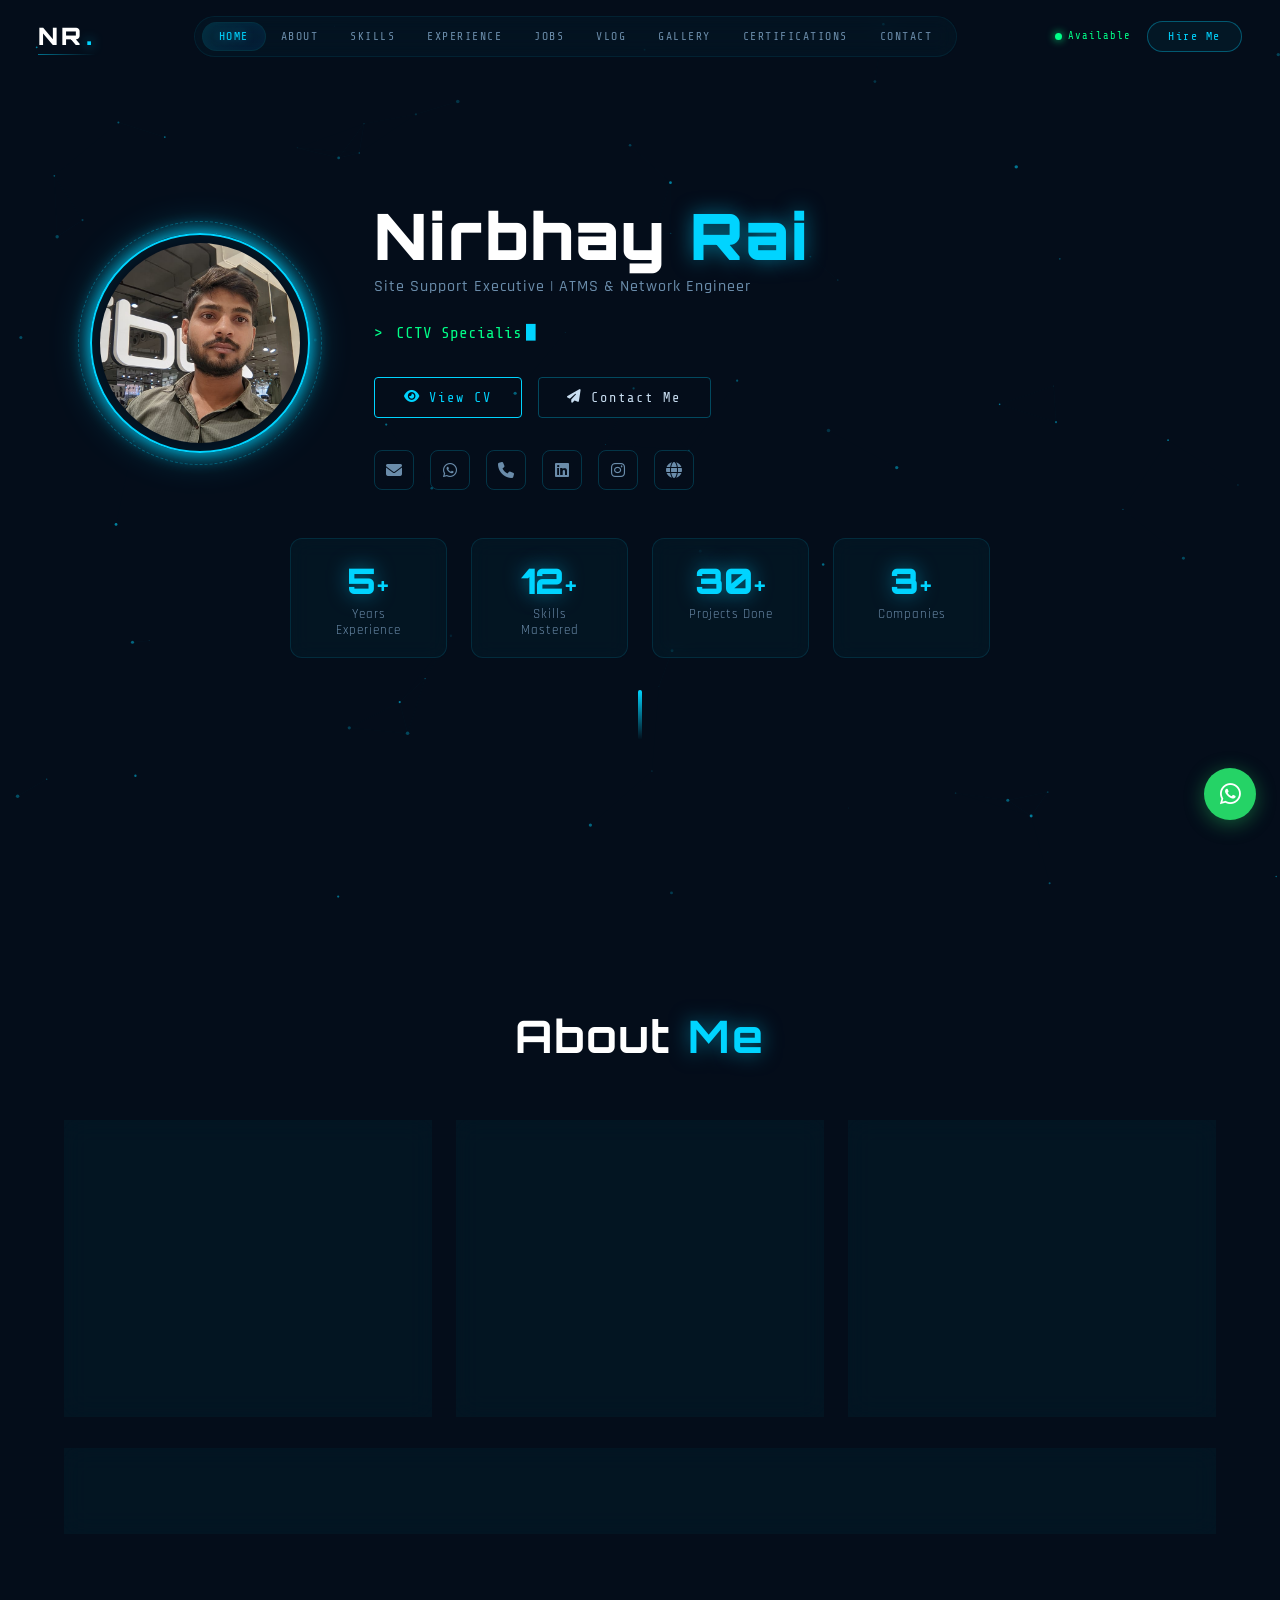
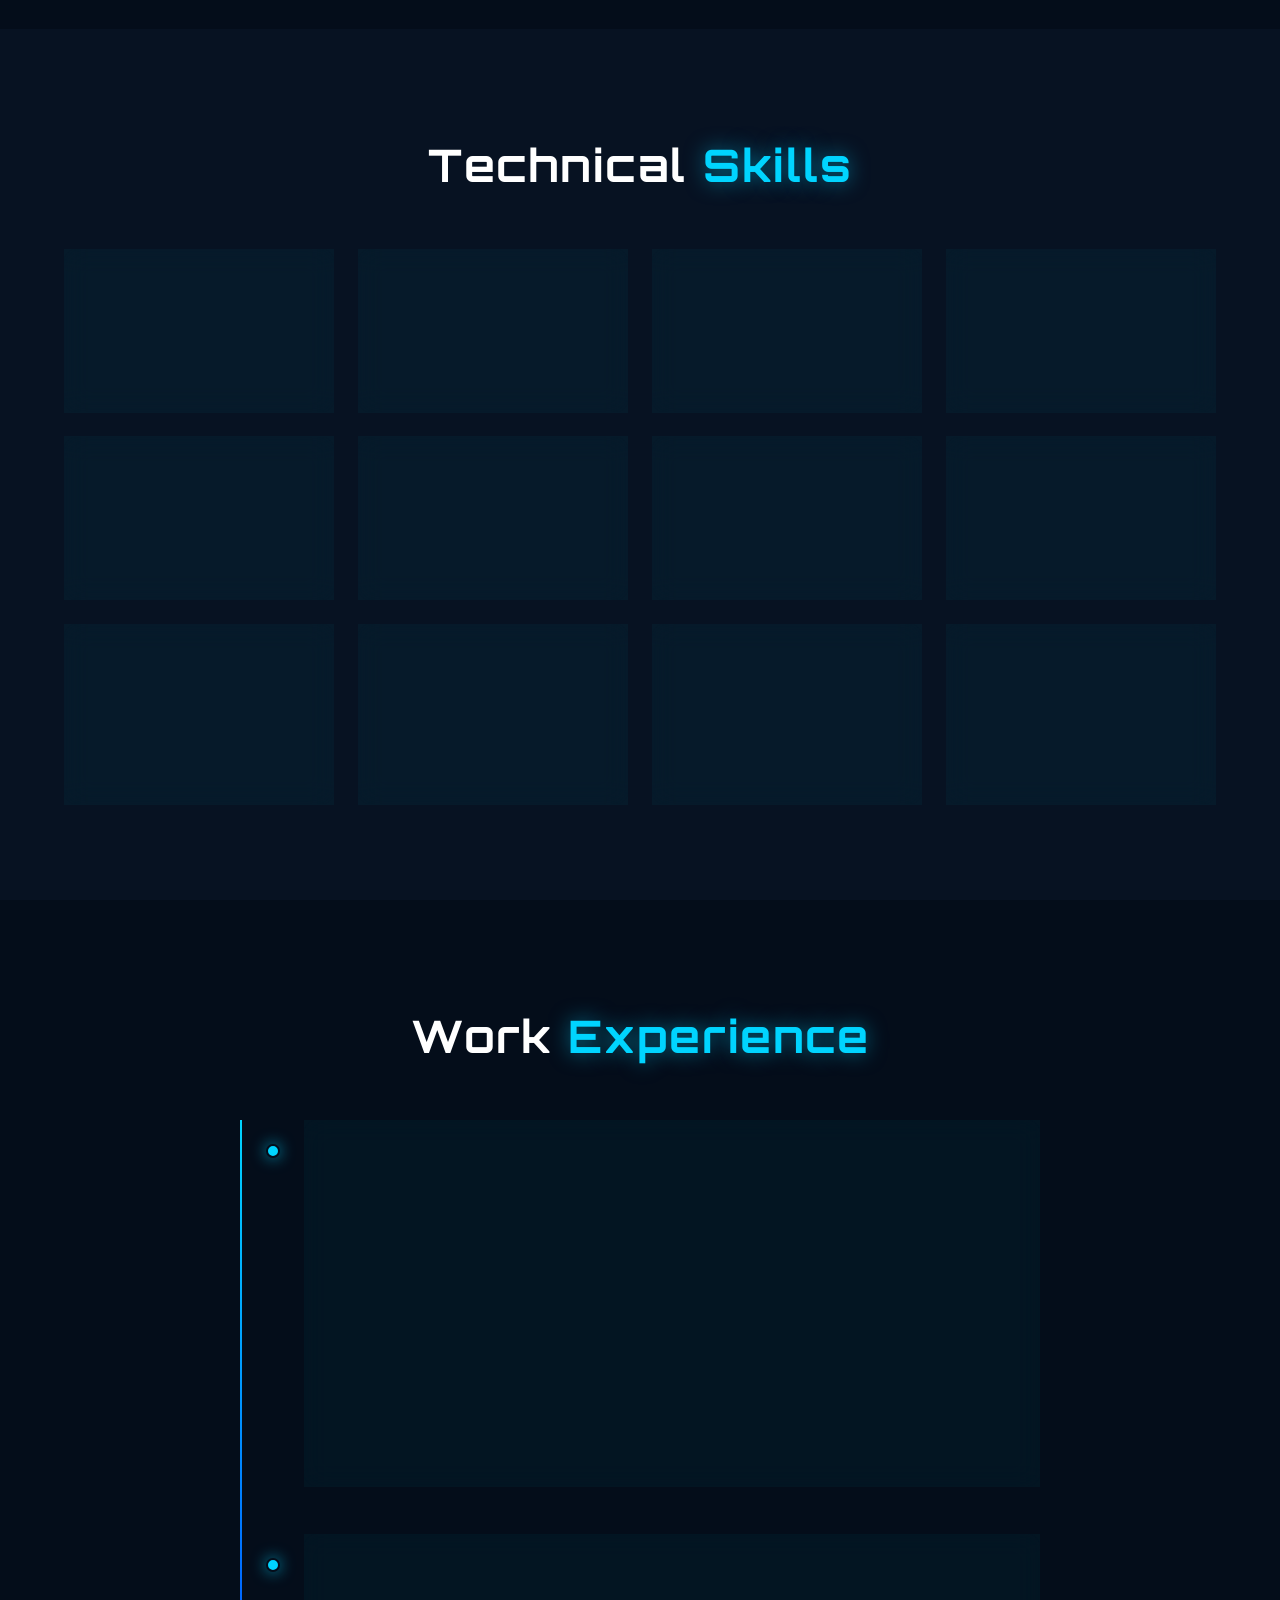
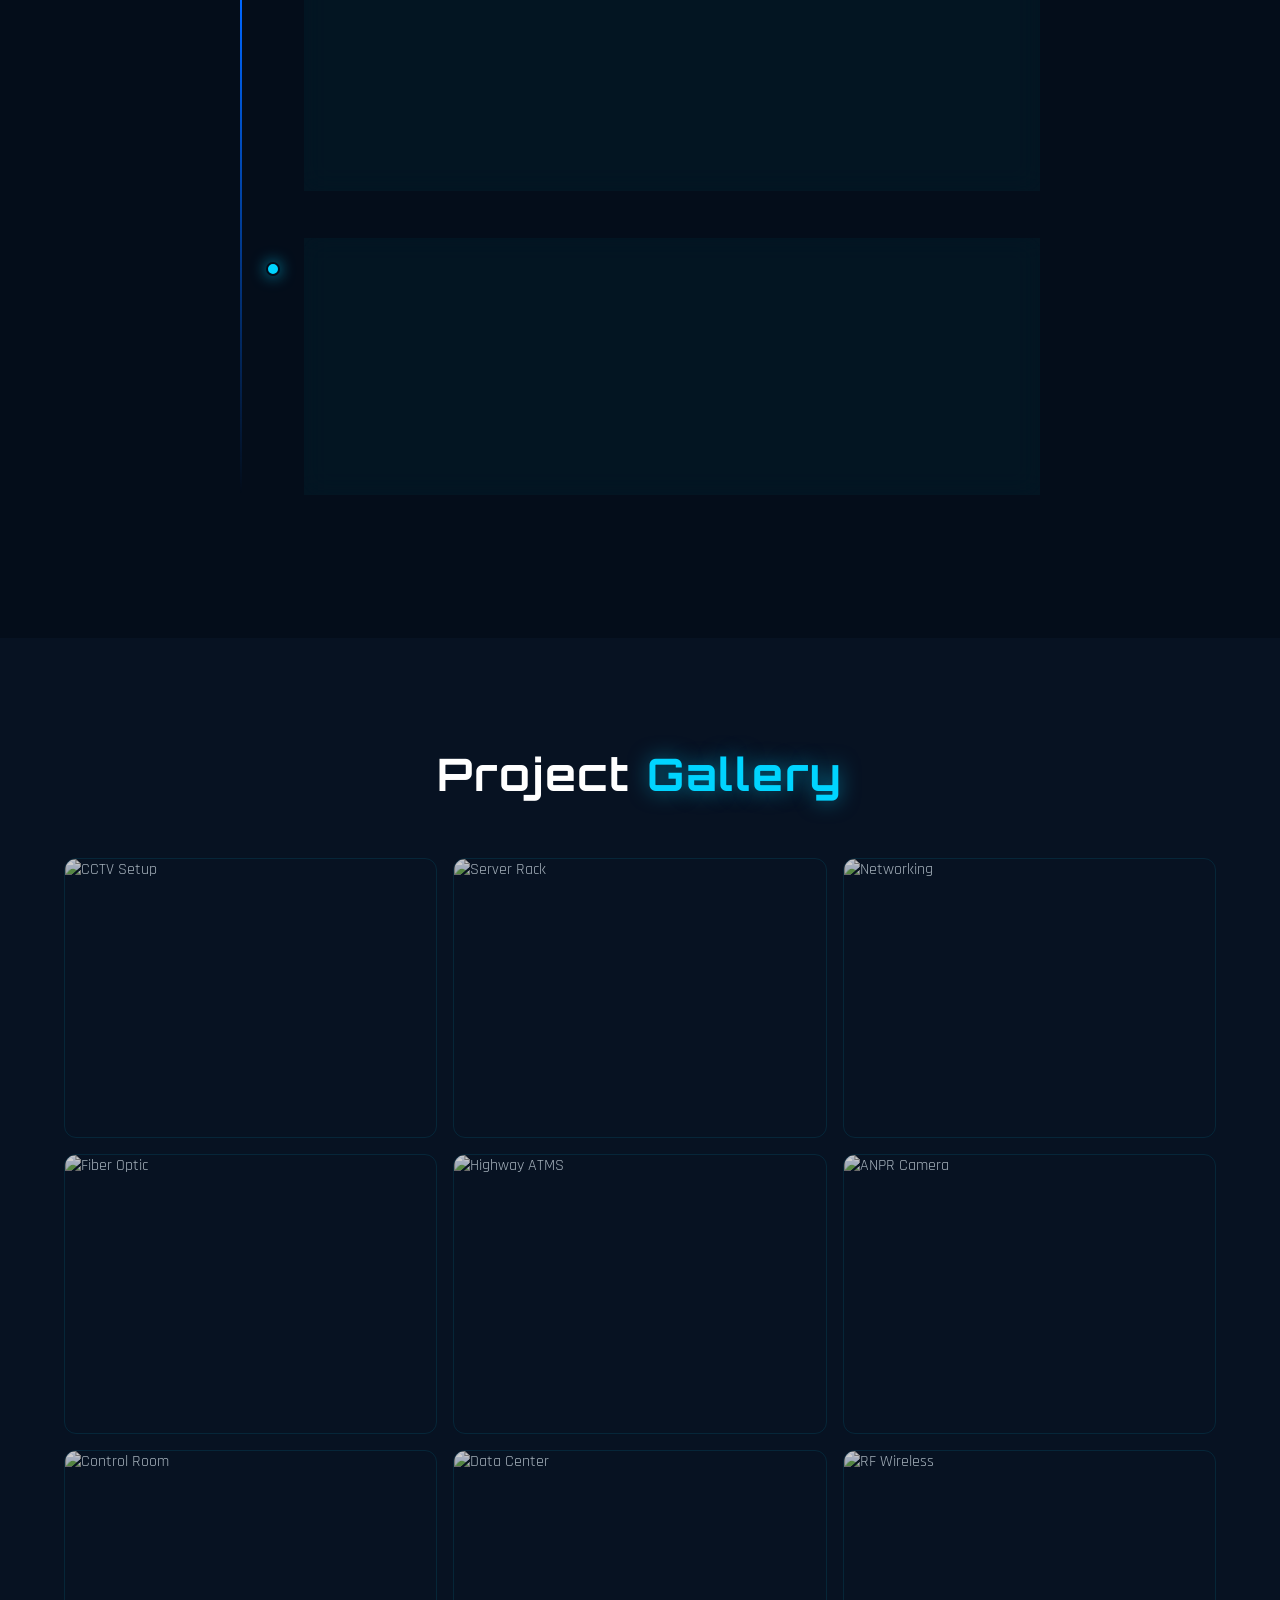
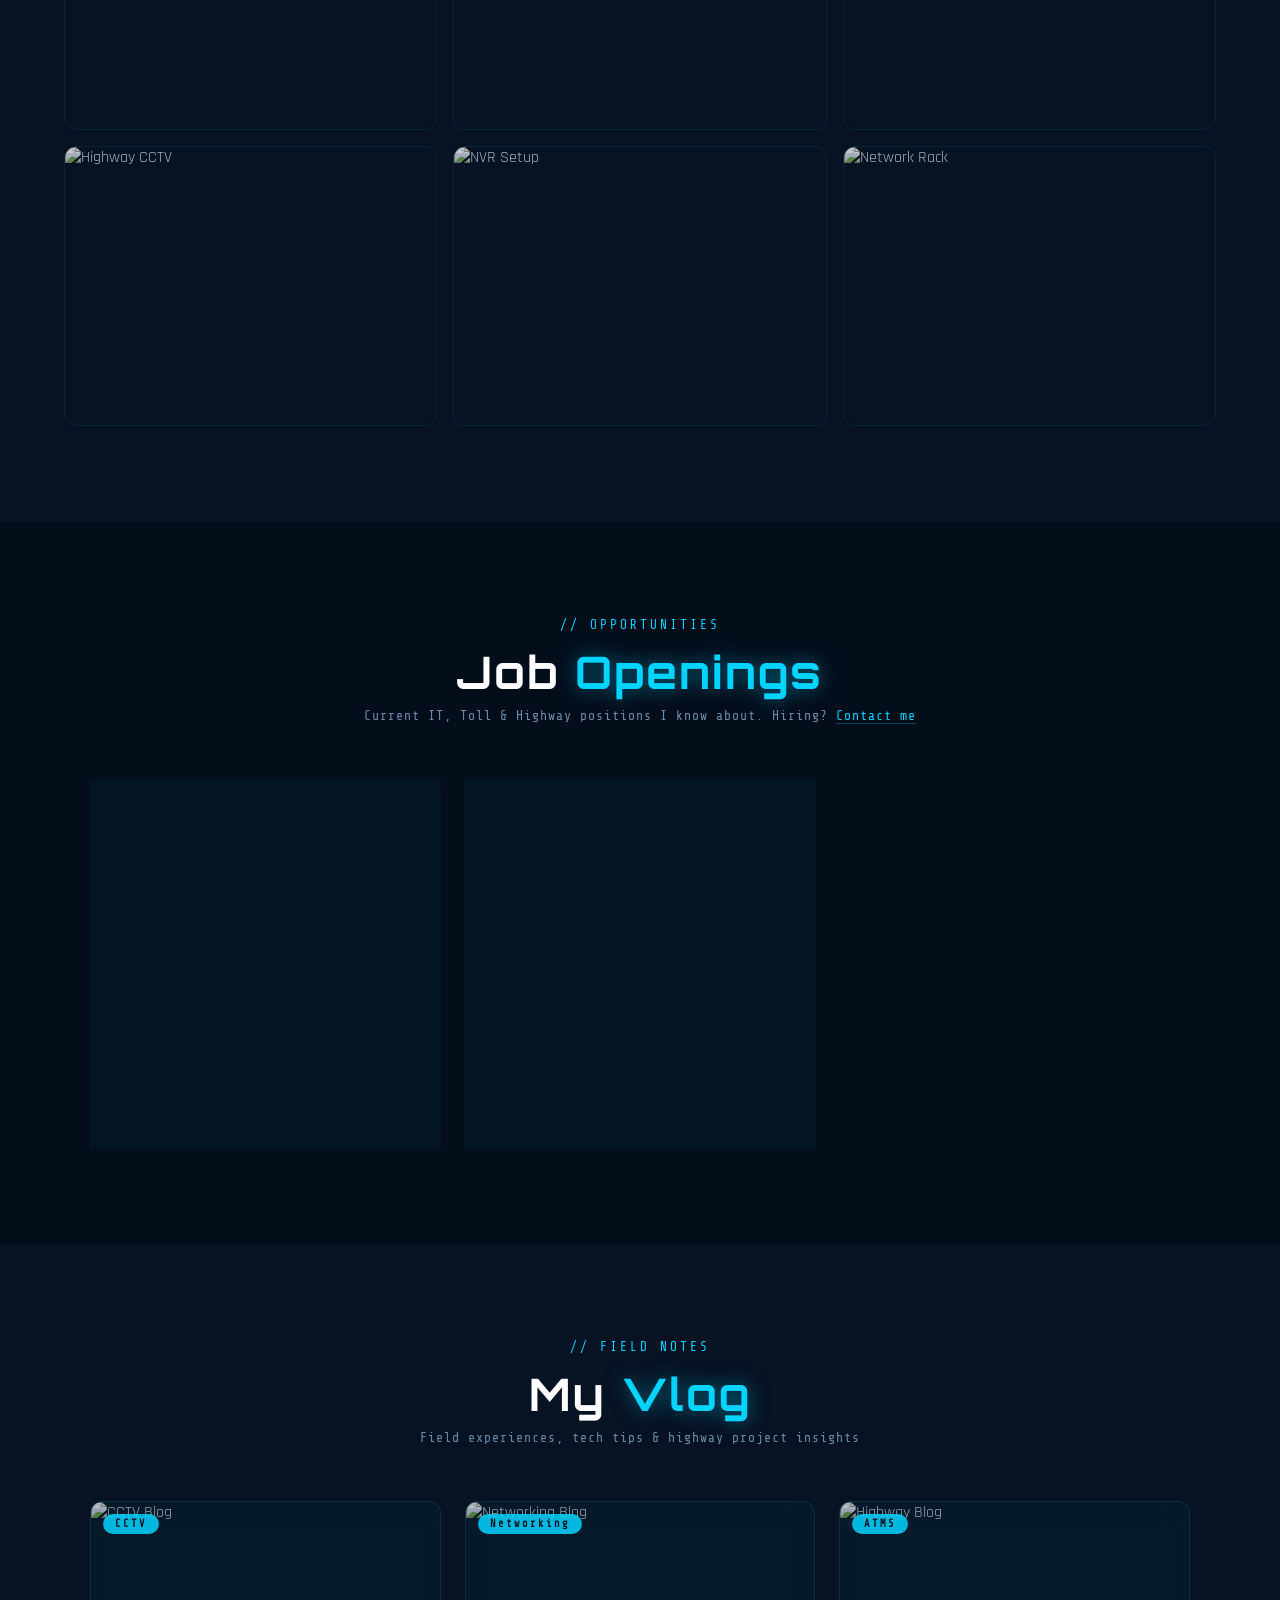
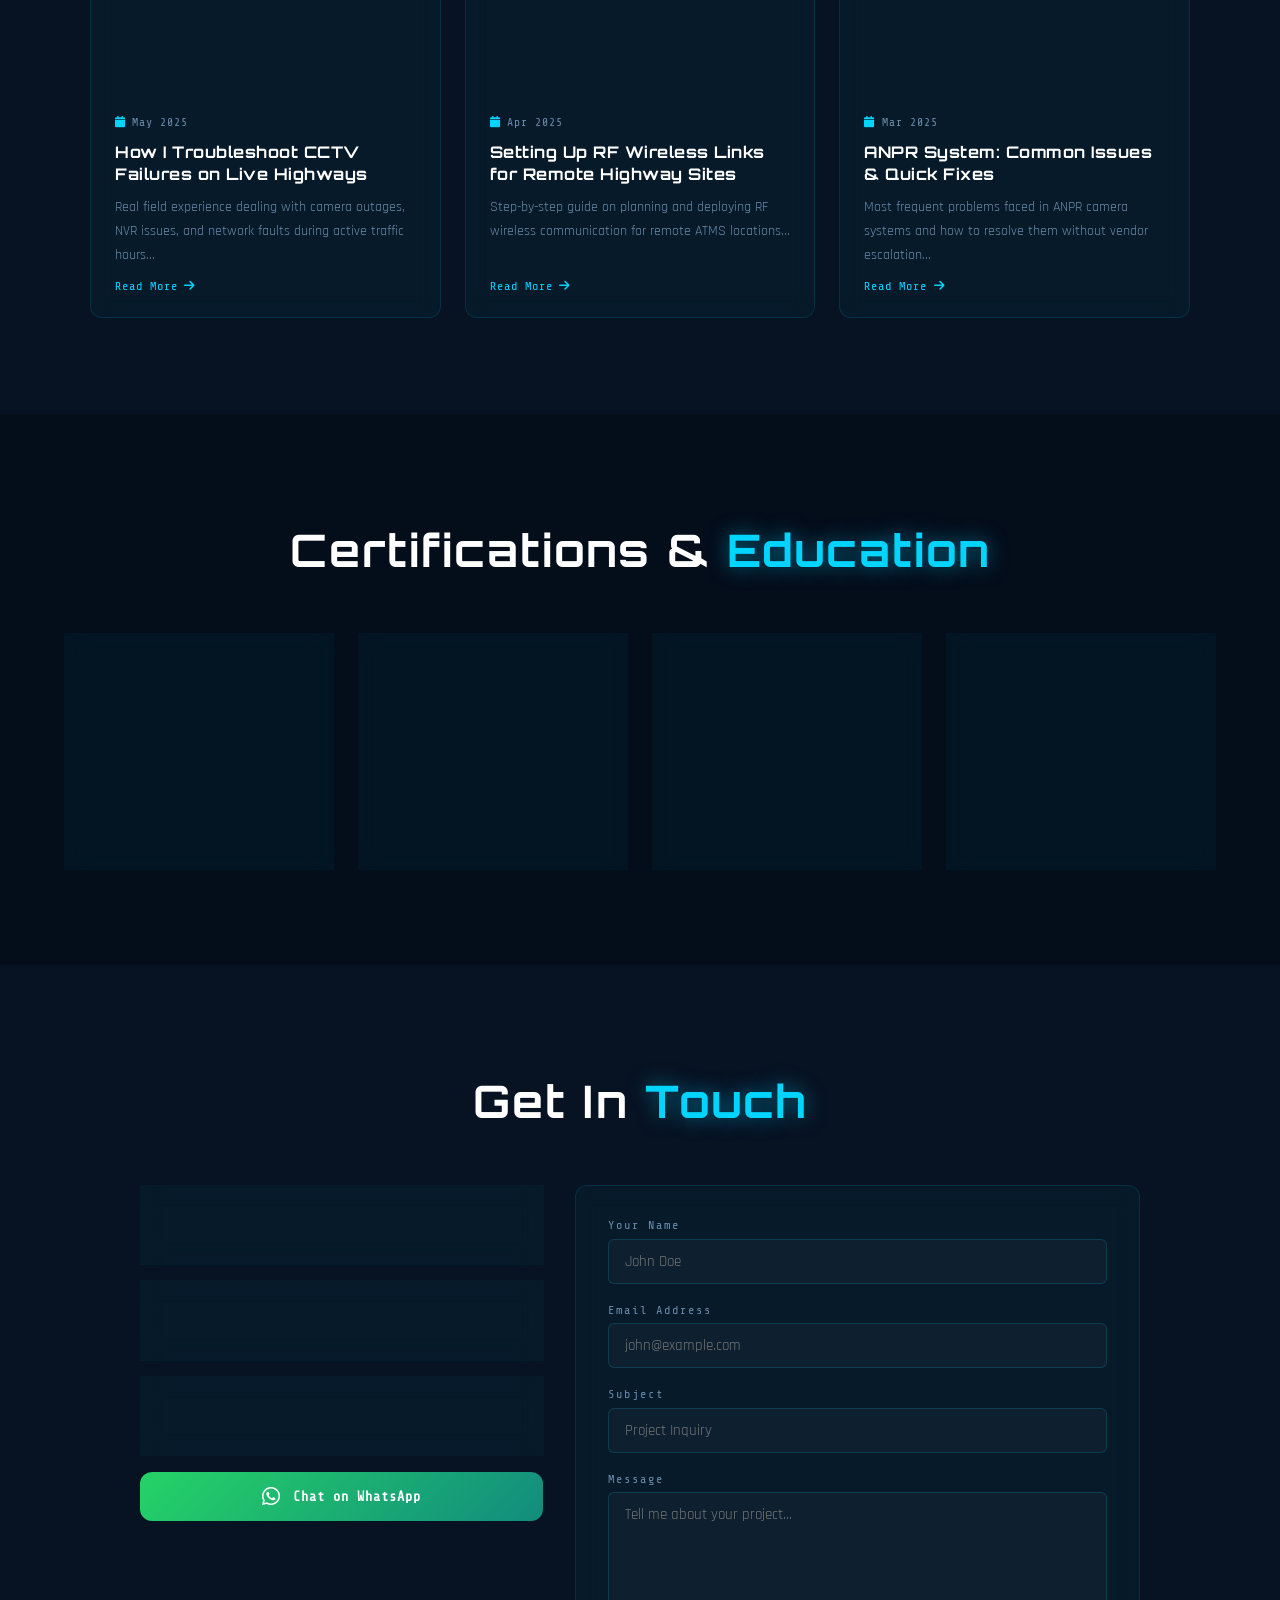
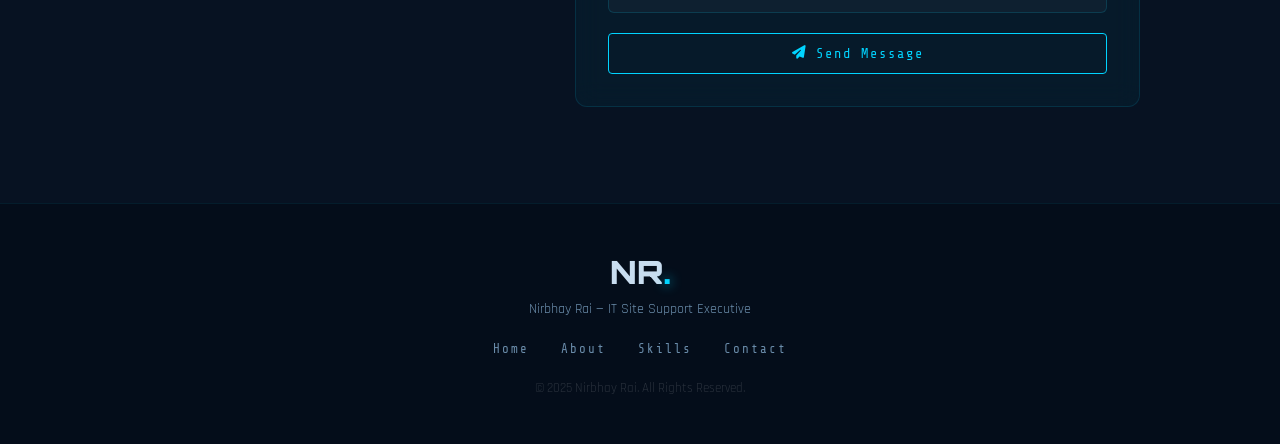
==== commit 60d0b9ca: "Add files via upload" ====
--- a/index.html
+++ b/index.html
@@ -3,7 +3,44 @@
 <head>
   <meta charset="UTF-8" />
   <meta name="viewport" content="width=device-width, initial-scale=1.0" />
-  <title>Nirbhay Rai | IT Site Support Executive</title>
+  <title>Nirbhay Rai | IT Site Support Executive | ATMS Network Engineer | Highway Toll Jobs UP</title>
+  <meta name="description" content="Nirbhay Rai – Experienced IT Site Support Executive with 5+ years in ATMS, CCTV Surveillance, ANPR Systems, Networking, Toll Plaza & Highway Infrastructure projects in Uttar Pradesh, India. Available for IT, Toll, Highway & Networking jobs." />
+  <meta name="keywords" content="Nirbhay Rai, IT Site Support Executive, ATMS Engineer, Highway Job UP, Toll Plaza Technician, CCTV Engineer, ANPR System, Networking Engineer, Highway Infrastructure Job, IT Job Kushinagar, Network Engineer UP, Site Support Executive India, Toll Job Uttar Pradesh, Highway CCTV Job, IT Support Highway Project" />
+  <meta name="author" content="Nirbhay Rai" />
+  <meta name="robots" content="index, follow" />
+  <link rel="canonical" href="https://nirbhayrai.github.io/nirbhay-portfolio/" />
+
+  <!-- Open Graph (WhatsApp / LinkedIn preview) -->
+  <meta property="og:title" content="Nirbhay Rai | IT Site Support & ATMS Network Engineer" />
+  <meta property="og:description" content="5+ years experience in ATMS, CCTV, ANPR, Networking & Highway Infrastructure. Available for IT/Toll/Highway jobs across India." />
+  <meta property="og:type" content="website" />
+  <meta property="og:url" content="https://nirbhayrai.github.io/nirbhay-portfolio/" />
+  <meta property="og:image" content="nirbhay.jpeg" />
+
+  <!-- Schema.org Structured Data for Google -->
+  <script type="application/ld+json">
+  {
+    "@context": "https://schema.org",
+    "@type": "Person",
+    "name": "Nirbhay Rai",
+    "jobTitle": "IT Site Support Executive | ATMS & Network Engineer",
+    "description": "Experienced IT professional with 5+ years in ATMS, CCTV, ANPR, Toll, Highway Infrastructure and Networking",
+    "email": "nirbhayrai722@gmail.com",
+    "telephone": "+916392324588",
+    "address": {
+      "@type": "PostalAddress",
+      "addressLocality": "Kushinagar",
+      "addressRegion": "Uttar Pradesh",
+      "addressCountry": "IN"
+    },
+    "url": "https://nirbhayrai.github.io/nirbhay-portfolio/",
+    "sameAs": [
+      "https://www.linkedin.com/in/nirbhay-rai-2b813220a",
+      "https://instagram.com/nirbhay_raii"
+    ],
+    "knowsAbout": ["ATMS", "CCTV Surveillance", "ANPR Systems", "Networking", "Toll Plaza", "Highway Infrastructure", "NVR NAS", "RF Wireless", "OFC", "Server Support"]
+  }
+  </script>
   <link rel="stylesheet" href="style.css" />
   <link rel="preconnect" href="https://fonts.googleapis.com" />
   <link href="https://fonts.googleapis.com/css2?family=Orbitron:wght@400;700;900&family=Rajdhani:wght@300;400;500;600;700&family=Share+Tech+Mono&display=swap" rel="stylesheet" />
@@ -32,6 +69,8 @@
       <li><a href="#about">About</a></li>
       <li><a href="#skills">Skills</a></li>
       <li><a href="#experience">Experience</a></li>
+      <li><a href="#jobs">Jobs</a></li>
+      <li><a href="#vlog">Vlog</a></li>
       <li><a href="#gallery">Gallery</a></li>
       <li><a href="#certifications">Certifications</a></li>
       <li><a href="#contact">Contact</a></li>
@@ -55,6 +94,8 @@
       <li><a href="#about" class="mob-link">About</a></li>
       <li><a href="#skills" class="mob-link">Skills</a></li>
       <li><a href="#experience" class="mob-link">Experience</a></li>
+      <li><a href="#jobs" class="mob-link">Jobs</a></li>
+      <li><a href="#vlog" class="mob-link">Vlog</a></li>
       <li><a href="#gallery" class="mob-link">Gallery</a></li>
       <li><a href="#certifications" class="mob-link">Certifications</a></li>
       <li><a href="#contact" class="mob-link">Contact</a></li>
@@ -79,8 +120,8 @@
           <span class="cursor">█</span>
         </div>
         <div class="hero-btns">
-          <a href="#" class="btn-neon" id="download-cv">
-            <i class="fas fa-download"></i> Download CV
+          <a href="NirbhayRai_CV.pdf" target="_blank" class="btn-neon" id="view-cv">
+            <i class="fas fa-eye"></i> View CV
           </a>
           <a href="#contact" class="btn-outline">
             <i class="fas fa-paper-plane"></i> Contact Me
@@ -370,6 +411,118 @@
     </div>
   </section>
 
+  <!-- Jobs / Hiring Section -->
+  <section id="jobs" class="section">
+    <div class="section-header">
+      <span class="section-tag">// OPPORTUNITIES</span>
+      <h2 class="section-title">Job <span class="accent">Openings</span></h2>
+      <p class="section-sub">Current IT, Toll & Highway positions I know about. Hiring? <a href="#contact" class="accent-link">Contact me</a></p>
+    </div>
+    <div class="jobs-grid" id="jobs-grid">
+
+      <!-- JOB CARD 1 — Edit karo ya copy karke naye add karo -->
+      <div class="job-card glass-card reveal">
+        <div class="job-header">
+          <div class="job-icon"><i class="fas fa-road"></i></div>
+          <div class="job-meta">
+            <span class="job-type">Full Time</span>
+            <span class="job-fresh">New</span>
+          </div>
+        </div>
+        <h3 class="job-title">Site Support Executive</h3>
+        <p class="job-company"><i class="fas fa-building"></i> QuaLiX Information System LLP</p>
+        <p class="job-location"><i class="fas fa-map-marker-alt"></i> Uttar Pradesh / Pan India</p>
+        <div class="job-tags">
+          <span>ATMS</span><span>CCTV</span><span>Networking</span>
+        </div>
+        <p class="job-desc">Looking for experienced Site Support Executive with ATMS, CCTV, and networking knowledge for highway projects.</p>
+        <a href="#contact" class="job-apply-btn">
+          <i class="fas fa-paper-plane"></i> Apply via Contact
+        </a>
+      </div>
+
+      <!-- JOB CARD 2 -->
+      <div class="job-card glass-card reveal">
+        <div class="job-header">
+          <div class="job-icon"><i class="fas fa-traffic-light"></i></div>
+          <div class="job-meta">
+            <span class="job-type">Contract</span>
+          </div>
+        </div>
+        <h3 class="job-title">Toll Plaza Technician</h3>
+        <p class="job-company"><i class="fas fa-building"></i> Highway Infrastructure Project</p>
+        <p class="job-location"><i class="fas fa-map-marker-alt"></i> UP / Bihar Region</p>
+        <div class="job-tags">
+          <span>Toll</span><span>ANPR</span><span>Hardware</span>
+        </div>
+        <p class="job-desc">Toll system maintenance, ANPR camera setup, and hardware troubleshooting experience required.</p>
+        <a href="#contact" class="job-apply-btn">
+          <i class="fas fa-paper-plane"></i> Apply via Contact
+        </a>
+      </div>
+
+      <!-- ADD MORE JOB CARDS YAHAN -->
+
+    </div>
+
+    <!-- Agar koi job nahi hai to yeh show hoga -->
+    <div class="no-jobs-msg" id="no-jobs-msg" style="display:none;">
+      <i class="fas fa-briefcase"></i>
+      <p>No openings right now. Check back soon or <a href="#contact">contact me</a> directly.</p>
+    </div>
+  </section>
+
+  <!-- Vlog / Blog Section -->
+  <section id="vlog" class="section alt-bg">
+    <div class="section-header">
+      <span class="section-tag">// FIELD NOTES</span>
+      <h2 class="section-title">My <span class="accent">Vlog</span></h2>
+      <p class="section-sub">Field experiences, tech tips & highway project insights</p>
+    </div>
+    <div class="vlog-grid">
+
+      <div class="vlog-card glass-card reveal">
+        <div class="vlog-thumb">
+          <img src="https://images.unsplash.com/photo-1558618666-fcd25c85cd64?w=600&q=80" alt="CCTV Blog" />
+          <span class="vlog-category">CCTV</span>
+        </div>
+        <div class="vlog-body">
+          <span class="vlog-date"><i class="fas fa-calendar"></i> May 2025</span>
+          <h3>How I Troubleshoot CCTV Failures on Live Highways</h3>
+          <p>Real field experience dealing with camera outages, NVR issues, and network faults during active traffic hours...</p>
+          <a href="#" class="vlog-read-btn">Read More <i class="fas fa-arrow-right"></i></a>
+        </div>
+      </div>
+
+      <div class="vlog-card glass-card reveal">
+        <div class="vlog-thumb">
+          <img src="https://images.unsplash.com/photo-1544197150-b99a580bb7a8?w=600&q=80" alt="Networking Blog" />
+          <span class="vlog-category">Networking</span>
+        </div>
+        <div class="vlog-body">
+          <span class="vlog-date"><i class="fas fa-calendar"></i> Apr 2025</span>
+          <h3>Setting Up RF Wireless Links for Remote Highway Sites</h3>
+          <p>Step-by-step guide on planning and deploying RF wireless communication for remote ATMS locations...</p>
+          <a href="#" class="vlog-read-btn">Read More <i class="fas fa-arrow-right"></i></a>
+        </div>
+      </div>
+
+      <div class="vlog-card glass-card reveal">
+        <div class="vlog-thumb">
+          <img src="https://images.unsplash.com/photo-1449824913935-59a10b8d2000?w=600&q=80" alt="Highway Blog" />
+          <span class="vlog-category">ATMS</span>
+        </div>
+        <div class="vlog-body">
+          <span class="vlog-date"><i class="fas fa-calendar"></i> Mar 2025</span>
+          <h3>ANPR System: Common Issues & Quick Fixes</h3>
+          <p>Most frequent problems faced in ANPR camera systems and how to resolve them without vendor escalation...</p>
+          <a href="#" class="vlog-read-btn">Read More <i class="fas fa-arrow-right"></i></a>
+        </div>
+      </div>
+
+    </div>
+  </section>
+
   <!-- Certifications & Education -->
   <section id="certifications" class="section">
     <div class="section-header">
--- a/style.css
+++ b/style.css
@@ -933,3 +933,218 @@
   .stat-box { padding: 0.8rem 1rem; }
   .stat-num { font-size: 1.6rem; }
 }
+
+/* ===================== SECTION SUBTITLE ===================== */
+.section-sub {
+  font-family: var(--font-mono);
+  font-size: 0.82rem;
+  color: var(--text-dim);
+  margin-top: 0.5rem;
+  letter-spacing: 1px;
+}
+.accent-link { color: var(--neon); border-bottom: 1px solid rgba(0,212,255,0.3); transition: border-color var(--trans); }
+.accent-link:hover { border-color: var(--neon); }
+
+/* ===================== JOBS SECTION ===================== */
+.jobs-grid {
+  display: grid;
+  grid-template-columns: repeat(auto-fill, minmax(300px, 1fr));
+  gap: 1.5rem;
+  max-width: 1100px;
+  margin: 0 auto;
+}
+.job-card {
+  padding: 1.8rem;
+  display: flex;
+  flex-direction: column;
+  gap: 0.8rem;
+  border-left: 3px solid var(--neon);
+  transition: transform var(--trans), box-shadow var(--trans);
+}
+.job-card:hover {
+  transform: translateY(-5px);
+  box-shadow: 0 12px 40px rgba(0,212,255,0.15);
+}
+.job-header {
+  display: flex;
+  align-items: center;
+  justify-content: space-between;
+}
+.job-icon {
+  width: 46px; height: 46px;
+  border-radius: 10px;
+  background: rgba(0,212,255,0.08);
+  border: 1px solid rgba(0,212,255,0.2);
+  display: flex; align-items: center; justify-content: center;
+  font-size: 1.2rem;
+  color: var(--neon);
+  text-shadow: 0 0 12px rgba(0,212,255,0.5);
+}
+.job-meta { display: flex; gap: 0.5rem; align-items: center; }
+.job-type {
+  font-family: var(--font-mono);
+  font-size: 0.68rem;
+  letter-spacing: 1px;
+  padding: 3px 10px;
+  border-radius: 20px;
+  background: rgba(0,102,255,0.12);
+  border: 1px solid rgba(0,102,255,0.3);
+  color: var(--neon2);
+}
+.job-fresh {
+  font-family: var(--font-mono);
+  font-size: 0.65rem;
+  letter-spacing: 1px;
+  padding: 3px 10px;
+  border-radius: 20px;
+  background: rgba(0,255,136,0.1);
+  border: 1px solid rgba(0,255,136,0.3);
+  color: var(--neon3);
+  animation: pulse 2s infinite;
+}
+.job-title {
+  font-family: var(--font-head);
+  font-size: 1.1rem;
+  color: var(--white);
+  letter-spacing: 1px;
+}
+.job-company, .job-location {
+  font-size: 0.85rem;
+  color: var(--text-dim);
+  display: flex; align-items: center; gap: 0.5rem;
+}
+.job-company i, .job-location i { color: var(--neon); font-size: 0.8rem; }
+.job-tags { display: flex; gap: 0.5rem; flex-wrap: wrap; }
+.job-tags span {
+  font-family: var(--font-mono);
+  font-size: 0.65rem;
+  letter-spacing: 1px;
+  padding: 3px 10px;
+  border-radius: 20px;
+  background: rgba(0,212,255,0.06);
+  border: 1px solid rgba(0,212,255,0.15);
+  color: var(--text-dim);
+}
+.job-desc {
+  font-size: 0.88rem;
+  color: var(--text);
+  line-height: 1.7;
+  flex: 1;
+}
+.job-apply-btn {
+  display: inline-flex;
+  align-items: center;
+  gap: 0.5rem;
+  padding: 0.65rem 1.4rem;
+  background: linear-gradient(135deg, rgba(0,212,255,0.12), rgba(0,102,255,0.08));
+  border: 1px solid rgba(0,212,255,0.25);
+  border-radius: 6px;
+  color: var(--neon);
+  font-family: var(--font-mono);
+  font-size: 0.75rem;
+  letter-spacing: 1px;
+  transition: all var(--trans);
+  margin-top: auto;
+  width: fit-content;
+}
+.job-apply-btn:hover {
+  background: rgba(0,212,255,0.18);
+  box-shadow: 0 0 20px rgba(0,212,255,0.2);
+  transform: translateX(4px);
+}
+.no-jobs-msg {
+  text-align: center;
+  padding: 4rem;
+  color: var(--text-dim);
+  font-family: var(--font-mono);
+  font-size: 0.9rem;
+}
+.no-jobs-msg i { font-size: 3rem; color: rgba(0,212,255,0.2); display: block; margin-bottom: 1rem; }
+.no-jobs-msg a { color: var(--neon); }
+
+/* ===================== VLOG SECTION ===================== */
+.vlog-grid {
+  display: grid;
+  grid-template-columns: repeat(auto-fill, minmax(300px, 1fr));
+  gap: 1.5rem;
+  max-width: 1100px;
+  margin: 0 auto;
+}
+.vlog-card {
+  padding: 0;
+  overflow: hidden;
+  display: flex;
+  flex-direction: column;
+}
+.vlog-thumb {
+  position: relative;
+  height: 190px;
+  overflow: hidden;
+}
+.vlog-thumb img {
+  width: 100%; height: 100%;
+  object-fit: cover;
+  transition: transform 0.5s ease;
+  filter: brightness(0.75) saturate(0.8);
+}
+.vlog-card:hover .vlog-thumb img {
+  transform: scale(1.06);
+  filter: brightness(0.6) saturate(1);
+}
+.vlog-category {
+  position: absolute;
+  top: 12px; left: 12px;
+  font-family: var(--font-mono);
+  font-size: 0.65rem;
+  letter-spacing: 2px;
+  padding: 4px 12px;
+  border-radius: 20px;
+  background: rgba(0,212,255,0.85);
+  color: var(--bg);
+  font-weight: 700;
+}
+.vlog-body {
+  padding: 1.5rem;
+  display: flex;
+  flex-direction: column;
+  gap: 0.7rem;
+  flex: 1;
+}
+.vlog-date {
+  font-family: var(--font-mono);
+  font-size: 0.72rem;
+  color: var(--text-dim);
+  letter-spacing: 1px;
+  display: flex; align-items: center; gap: 0.4rem;
+}
+.vlog-date i { color: var(--neon); }
+.vlog-body h3 {
+  font-family: var(--font-head);
+  font-size: 1rem;
+  color: var(--white);
+  letter-spacing: 0.5px;
+  line-height: 1.4;
+}
+.vlog-body p {
+  font-size: 0.87rem;
+  color: var(--text-dim);
+  line-height: 1.7;
+  flex: 1;
+}
+.vlog-read-btn {
+  display: inline-flex;
+  align-items: center;
+  gap: 0.4rem;
+  color: var(--neon);
+  font-family: var(--font-mono);
+  font-size: 0.75rem;
+  letter-spacing: 1px;
+  transition: gap var(--trans), color var(--trans);
+  width: fit-content;
+}
+.vlog-read-btn:hover { gap: 0.8rem; color: var(--white); }
+
+/* ===================== SEO META (visible hints) ===================== */
+@media (max-width: 600px) {
+  .jobs-grid, .vlog-grid { grid-template-columns: 1fr; }
+}
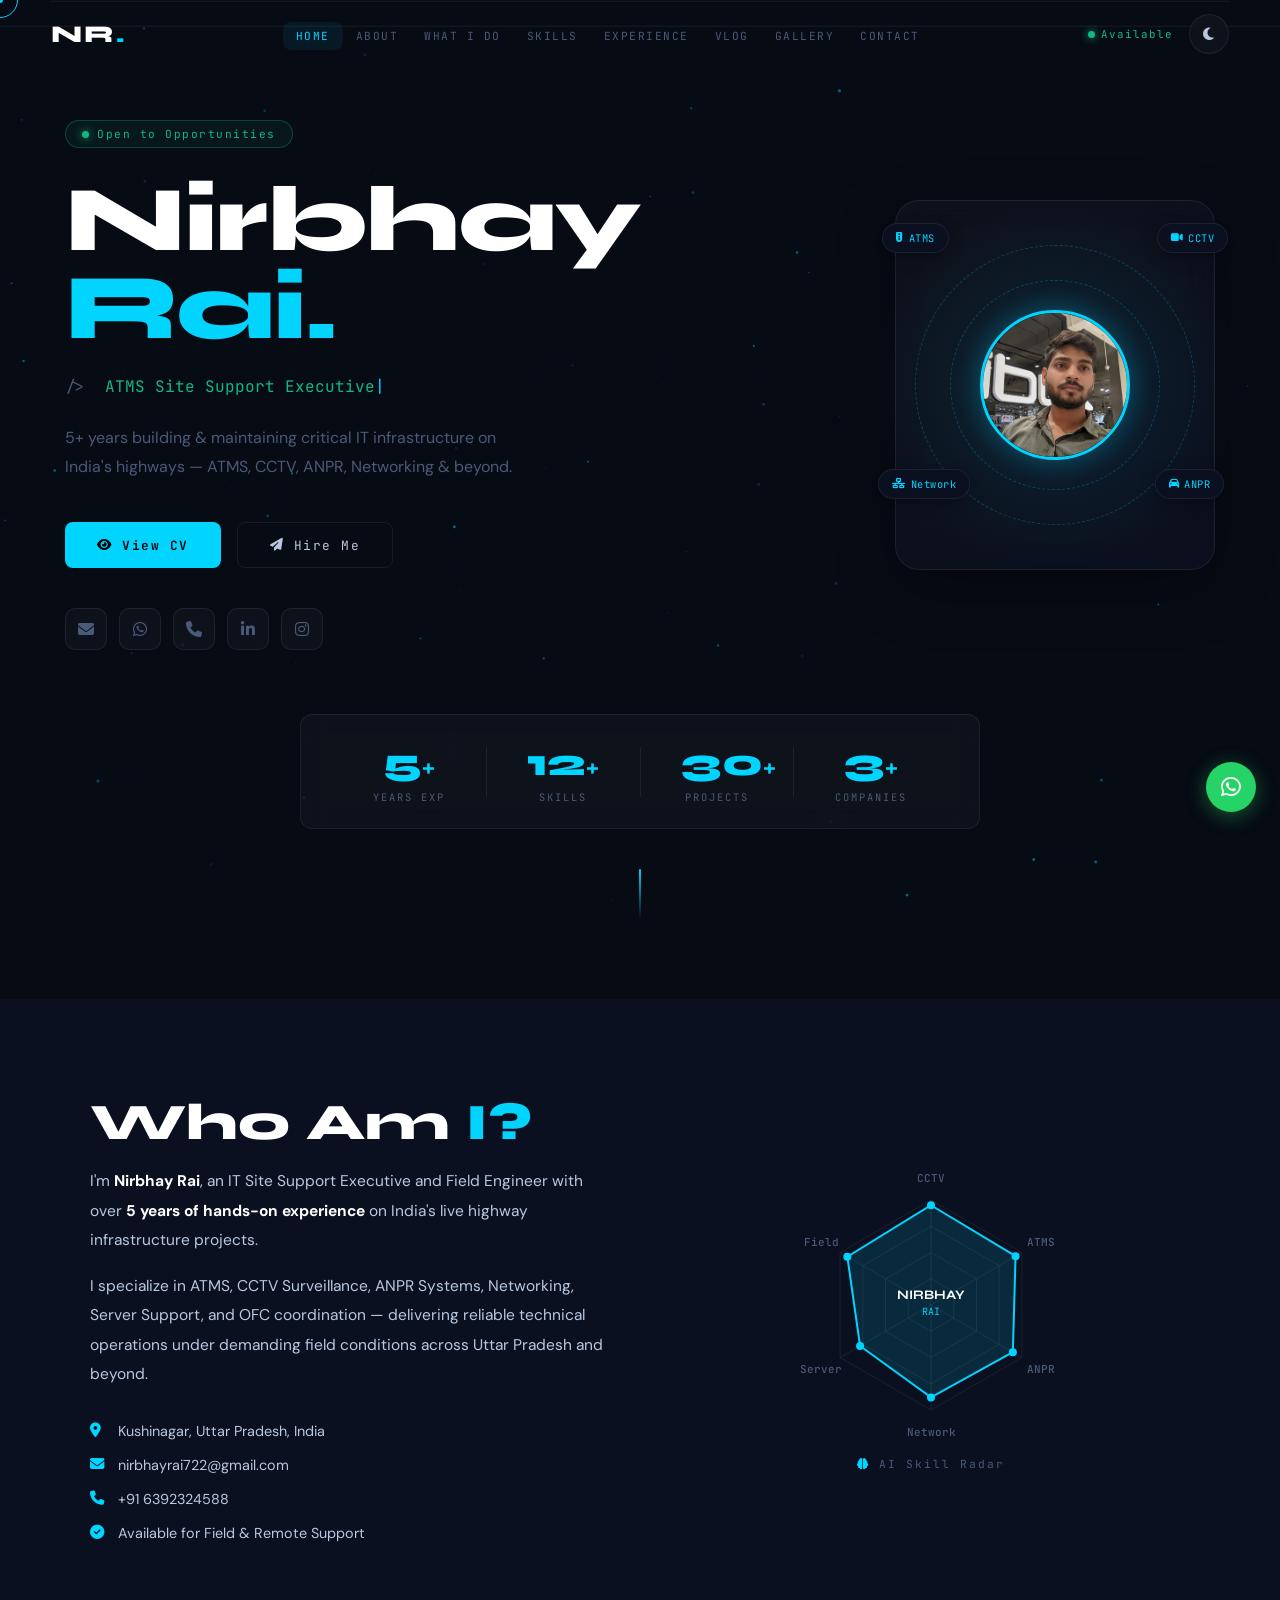
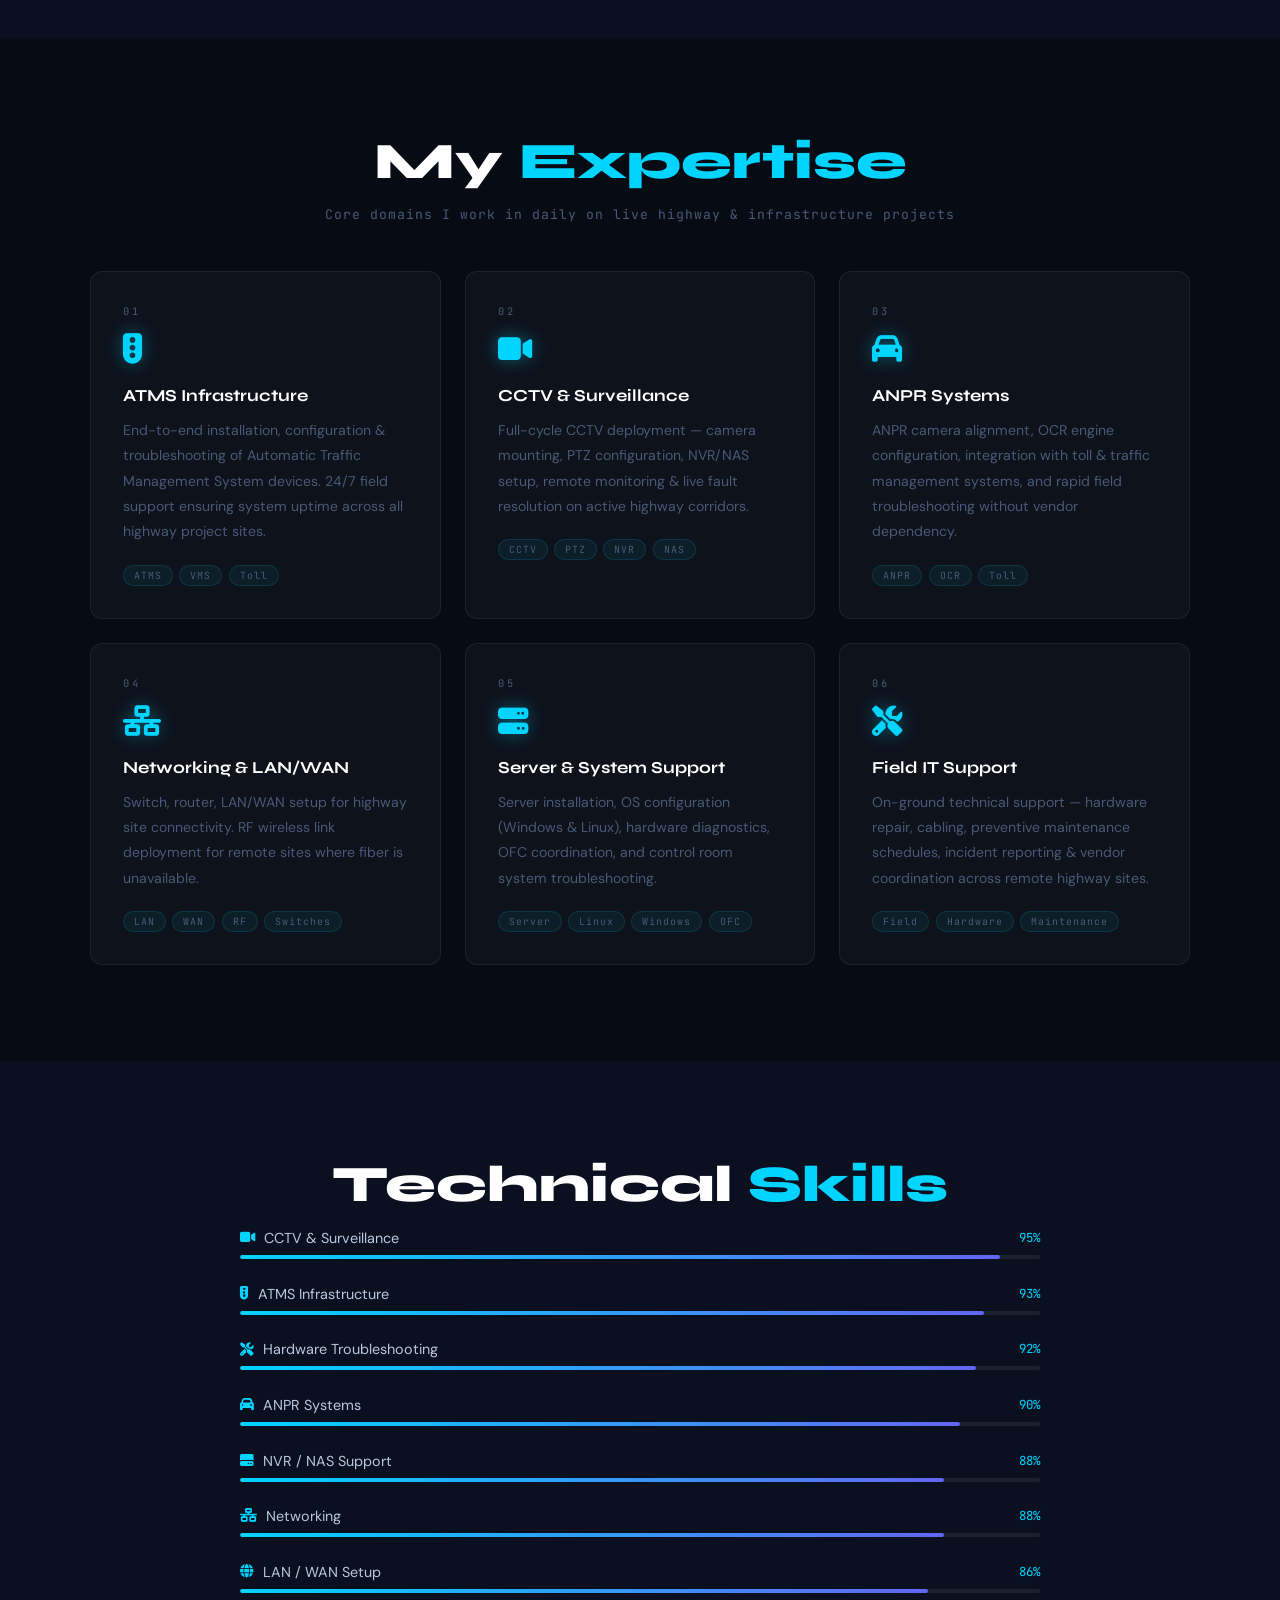
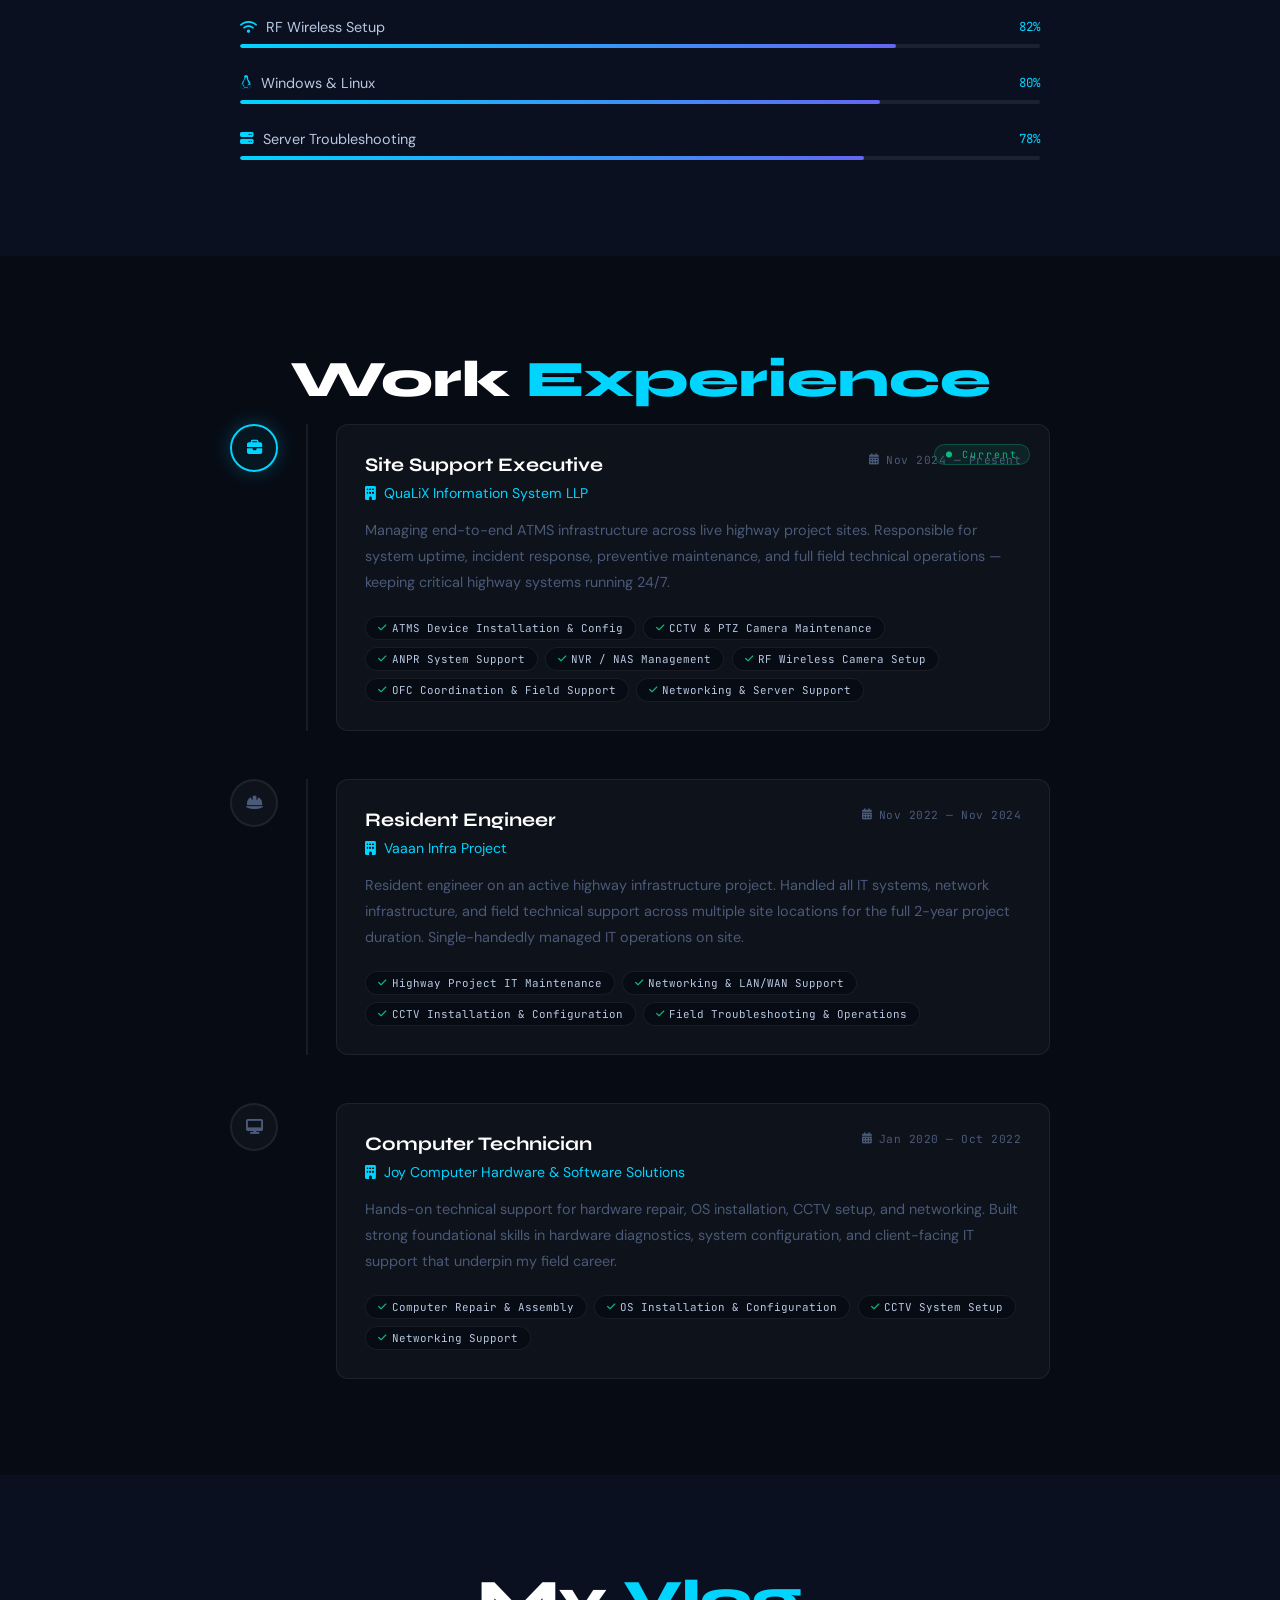
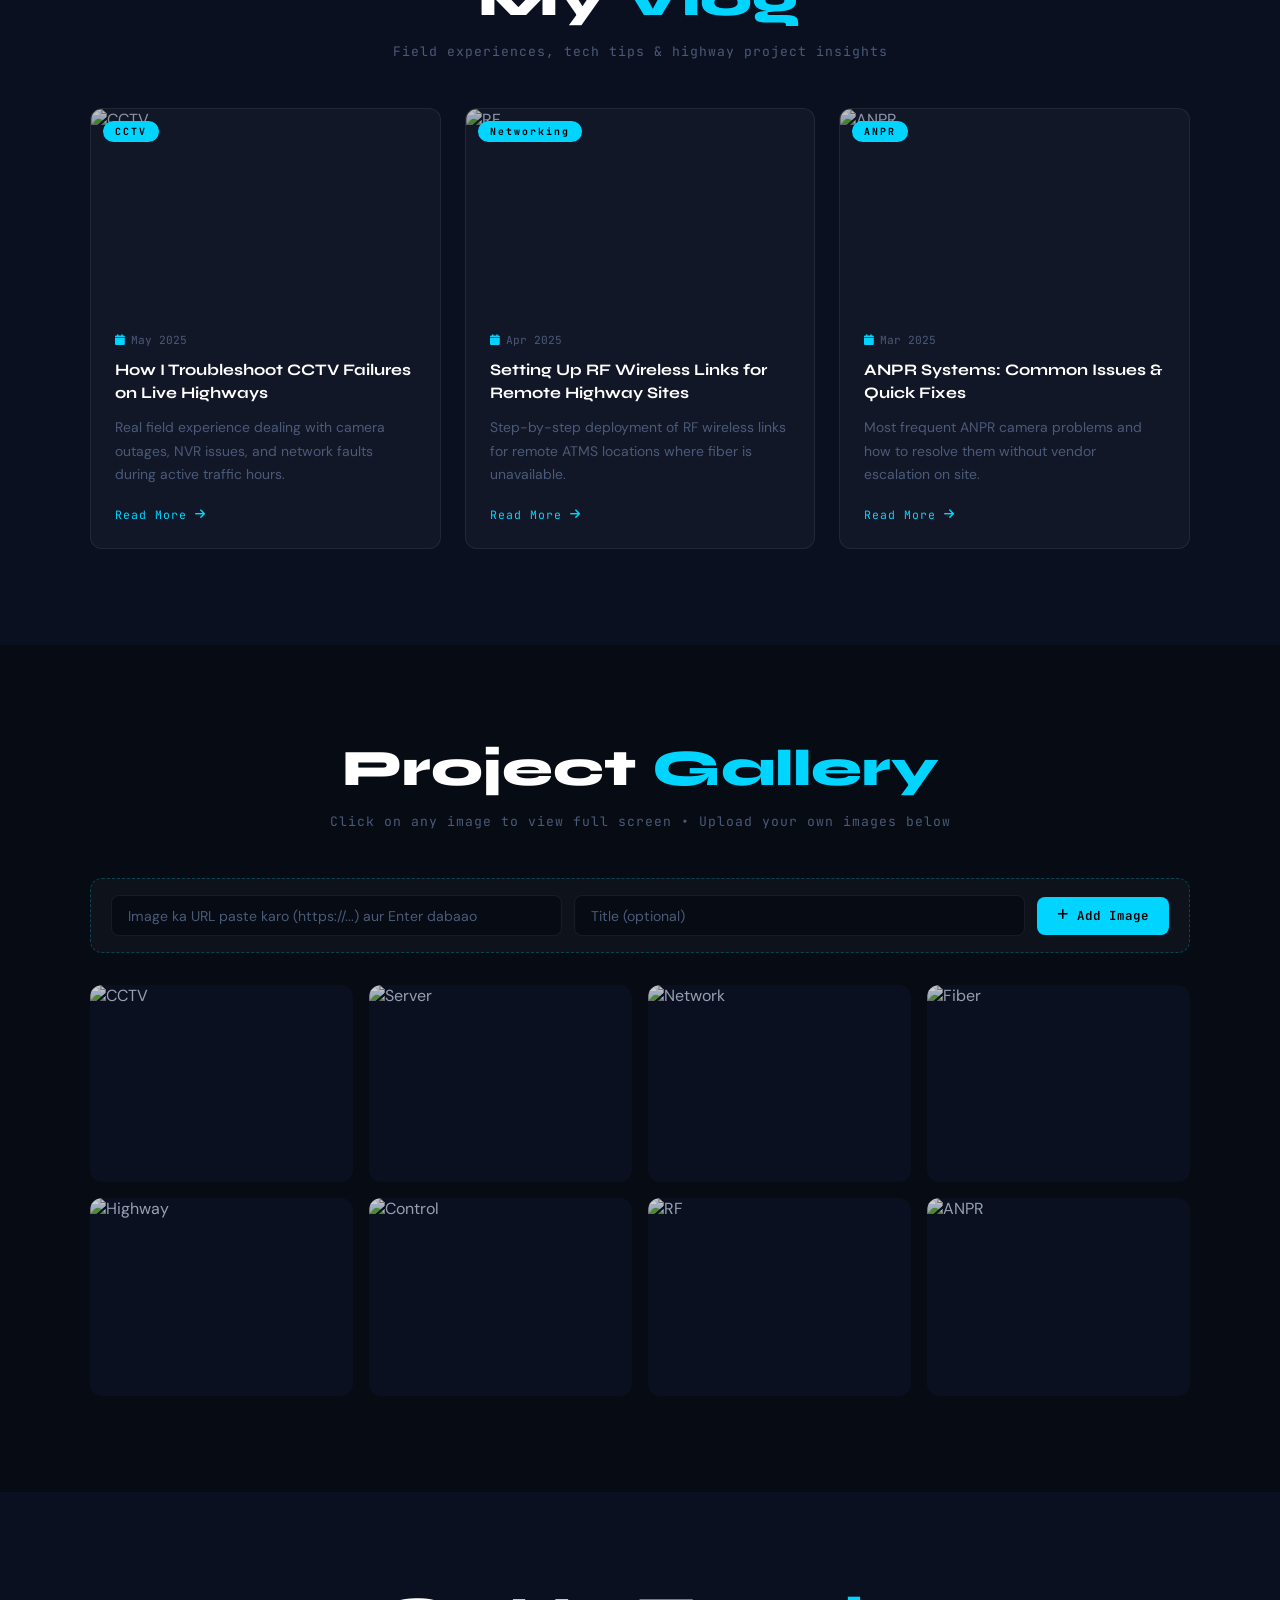
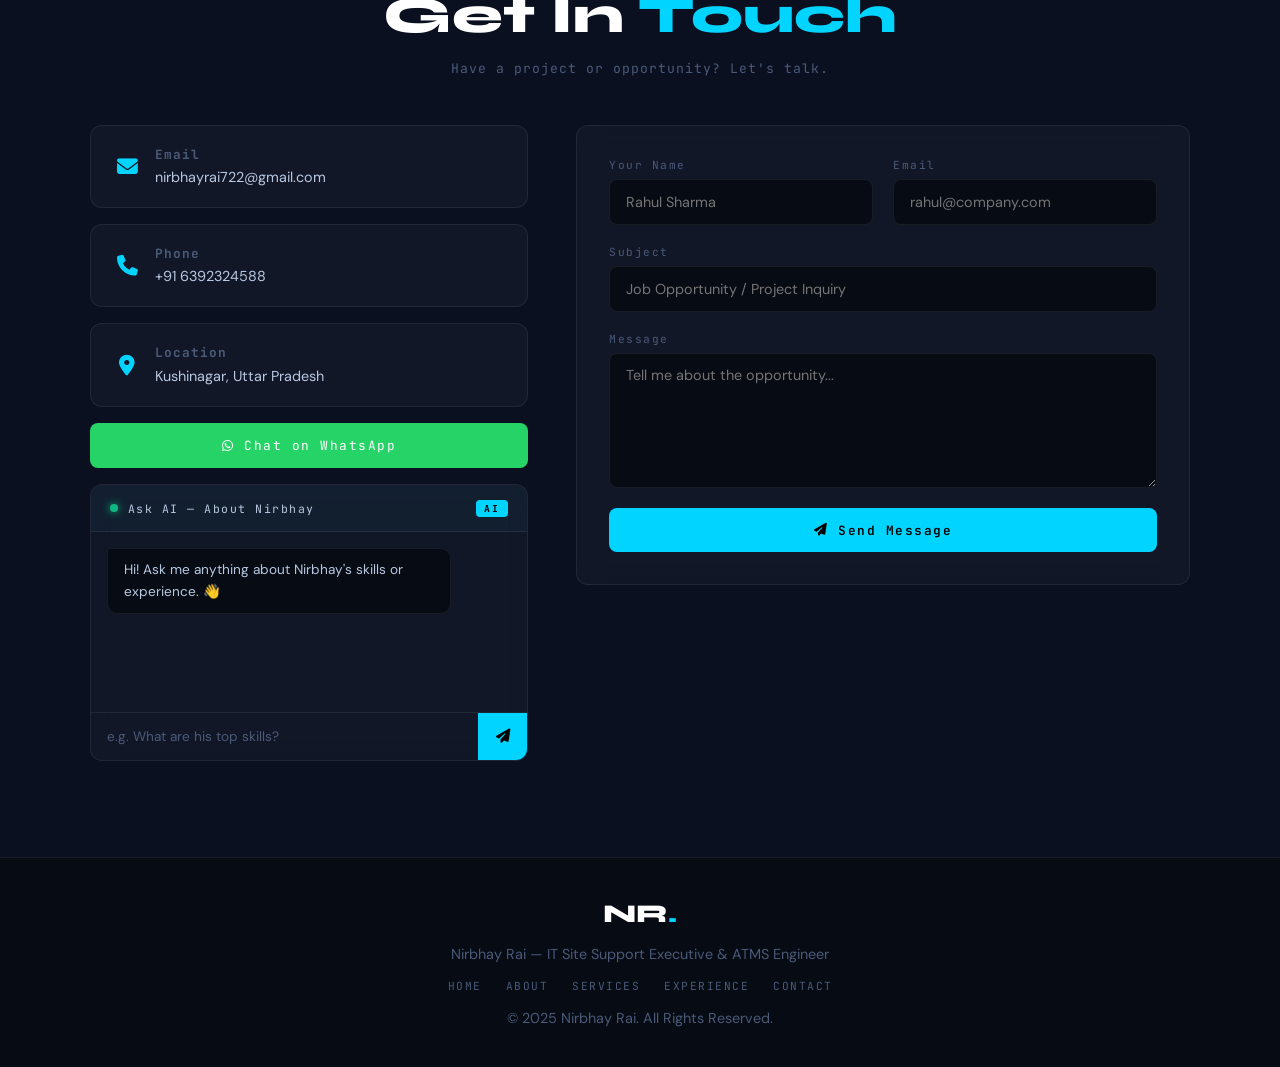
==== commit e0fa6454: "Add files via upload" ====
--- a/index.html
+++ b/index.html
@@ -1,646 +1,456 @@
 <!DOCTYPE html>
-<html lang="en">
+<html lang="en" data-theme="dark">
 <head>
-  <meta charset="UTF-8" />
-  <meta name="viewport" content="width=device-width, initial-scale=1.0" />
-  <title>Nirbhay Rai | IT Site Support Executive | ATMS Network Engineer | Highway Toll Jobs UP</title>
-  <meta name="description" content="Nirbhay Rai – Experienced IT Site Support Executive with 5+ years in ATMS, CCTV Surveillance, ANPR Systems, Networking, Toll Plaza & Highway Infrastructure projects in Uttar Pradesh, India. Available for IT, Toll, Highway & Networking jobs." />
-  <meta name="keywords" content="Nirbhay Rai, IT Site Support Executive, ATMS Engineer, Highway Job UP, Toll Plaza Technician, CCTV Engineer, ANPR System, Networking Engineer, Highway Infrastructure Job, IT Job Kushinagar, Network Engineer UP, Site Support Executive India, Toll Job Uttar Pradesh, Highway CCTV Job, IT Support Highway Project" />
-  <meta name="author" content="Nirbhay Rai" />
-  <meta name="robots" content="index, follow" />
-  <link rel="canonical" href="https://nirbhayrai.github.io/nirbhay-portfolio/" />
-
-  <!-- Open Graph (WhatsApp / LinkedIn preview) -->
-  <meta property="og:title" content="Nirbhay Rai | IT Site Support & ATMS Network Engineer" />
-  <meta property="og:description" content="5+ years experience in ATMS, CCTV, ANPR, Networking & Highway Infrastructure. Available for IT/Toll/Highway jobs across India." />
-  <meta property="og:type" content="website" />
-  <meta property="og:url" content="https://nirbhayrai.github.io/nirbhay-portfolio/" />
-  <meta property="og:image" content="nirbhay.jpeg" />
-
-  <!-- Schema.org Structured Data for Google -->
-  <script type="application/ld+json">
-  {
-    "@context": "https://schema.org",
-    "@type": "Person",
-    "name": "Nirbhay Rai",
-    "jobTitle": "IT Site Support Executive | ATMS & Network Engineer",
-    "description": "Experienced IT professional with 5+ years in ATMS, CCTV, ANPR, Toll, Highway Infrastructure and Networking",
-    "email": "nirbhayrai722@gmail.com",
-    "telephone": "+916392324588",
-    "address": {
-      "@type": "PostalAddress",
-      "addressLocality": "Kushinagar",
-      "addressRegion": "Uttar Pradesh",
-      "addressCountry": "IN"
-    },
-    "url": "https://nirbhayrai.github.io/nirbhay-portfolio/",
-    "sameAs": [
-      "https://www.linkedin.com/in/nirbhay-rai-2b813220a",
-      "https://instagram.com/nirbhay_raii"
-    ],
-    "knowsAbout": ["ATMS", "CCTV Surveillance", "ANPR Systems", "Networking", "Toll Plaza", "Highway Infrastructure", "NVR NAS", "RF Wireless", "OFC", "Server Support"]
-  }
-  </script>
-  <link rel="stylesheet" href="style.css" />
-  <link rel="preconnect" href="https://fonts.googleapis.com" />
-  <link href="https://fonts.googleapis.com/css2?family=Orbitron:wght@400;700;900&family=Rajdhani:wght@300;400;500;600;700&family=Share+Tech+Mono&display=swap" rel="stylesheet" />
-  <link rel="stylesheet" href="https://cdnjs.cloudflare.com/ajax/libs/font-awesome/6.5.0/css/all.min.css" />
+  <meta charset="UTF-8"/>
+  <meta name="viewport" content="width=device-width, initial-scale=1.0"/>
+  <title>Nirbhay Rai | IT Site Support Executive | ATMS & Network Engineer</title>
+  <meta name="description" content="Nirbhay Rai – 5+ years in ATMS, CCTV, ANPR, Networking & Highway Infrastructure. Available for IT & Field Support roles across India."/>
+  <meta name="keywords" content="Nirbhay Rai, ATMS Engineer, CCTV Specialist, Highway IT Job UP, Toll Technician, ANPR Engineer, Network Engineer, Site Support Executive India"/>
+  <meta name="robots" content="index, follow"/>
+  <link rel="preconnect" href="https://fonts.googleapis.com"/>
+  <link href="https://fonts.googleapis.com/css2?family=Syne:wght@400;600;700;800&family=DM+Sans:wght@300;400;500&family=JetBrains+Mono:wght@400;500&display=swap" rel="stylesheet"/>
+  <link rel="stylesheet" href="https://cdnjs.cloudflare.com/ajax/libs/font-awesome/6.5.0/css/all.min.css"/>
+  <link rel="stylesheet" href="style.css"/>
 </head>
 <body>
 
-  <!-- Loading Screen -->
-  <div id="loader">
-    <div class="loader-inner">
-      <div class="loader-ring"></div>
-      <div class="loader-ring"></div>
-      <div class="loader-ring"></div>
-      <span class="loader-text">INITIALIZING...</span>
-    </div>
-  </div>
-
-  <!-- Particle Canvas -->
-  <canvas id="particle-canvas"></canvas>
-
-  <!-- Navbar -->
-  <nav id="navbar">
-    <div class="nav-logo">NR<span class="dot">.</span></div>
-    <ul class="nav-links">
-      <li><a href="#hero">Home</a></li>
-      <li><a href="#about">About</a></li>
-      <li><a href="#skills">Skills</a></li>
-      <li><a href="#experience">Experience</a></li>
-      <li><a href="#jobs">Jobs</a></li>
-      <li><a href="#vlog">Vlog</a></li>
-      <li><a href="#gallery">Gallery</a></li>
-      <li><a href="#certifications">Certifications</a></li>
-      <li><a href="#contact">Contact</a></li>
-    </ul>
-    <div class="nav-cta">
-      <div class="nav-status">
-        <span class="nav-status-dot"></span>
-        <span>Available</span>
-      </div>
-      <a href="#contact" class="nav-hire-btn"><span>Hire Me</span></a>
-      <div class="nav-hamburger" id="hamburger">
-        <span></span><span></span><span></span>
-      </div>
-    </div>
-  </nav>
-
-  <!-- Mobile Menu -->
-  <div class="mobile-menu" id="mobile-menu">
-    <ul>
-      <li><a href="#hero" class="mob-link">Home</a></li>
-      <li><a href="#about" class="mob-link">About</a></li>
-      <li><a href="#skills" class="mob-link">Skills</a></li>
-      <li><a href="#experience" class="mob-link">Experience</a></li>
-      <li><a href="#jobs" class="mob-link">Jobs</a></li>
-      <li><a href="#vlog" class="mob-link">Vlog</a></li>
-      <li><a href="#gallery" class="mob-link">Gallery</a></li>
-      <li><a href="#certifications" class="mob-link">Certifications</a></li>
-      <li><a href="#contact" class="mob-link">Contact</a></li>
-    </ul>
-  </div>
-
-  <!-- Hero Section -->
-  <section id="hero">
-    <div class="hero-content">
-      <div class="hero-img-wrap">
-        <div class="glow-ring"></div>
-        <img src="nirbhay.jpeg" alt="Nirbhay Rai" class="hero-img" />
-        <div class="hex-border"></div>
-      </div>
-      <div class="hero-text">
-        <p class="hero-greeting"></p>
-        <h1 class="hero-name">Nirbhay <span class="accent">Rai</span></h1>
-        <h2 class="hero-designation">Site Support Executive | ATMS &amp; Network Engineer</h2>
-        <div class="typing-wrap">
-          <span class="typing-prefix">&gt;&nbsp;</span>
-          <span id="typing-text" class="typing-text"></span>
-          <span class="cursor">█</span>
-        </div>
-        <div class="hero-btns">
-          <a href="NirbhayRai_CV.pdf" target="_blank" class="btn-neon" id="view-cv">
-            <i class="fas fa-eye"></i> View CV
-          </a>
-          <a href="#contact" class="btn-outline">
-            <i class="fas fa-paper-plane"></i> Contact Me
-          </a>
-        </div>
-        <div class="social-links">
-          <a href="mailto:nirbhayrai722@gmail.com" title="Email"><i class="fas fa-envelope"></i></a>
-          <a href="https://wa.me/916392324588" target="_blank" title="WhatsApp"><i class="fab fa-whatsapp"></i></a>
-          <a href="tel:+916392324588" title="Phone"><i class="fas fa-phone"></i></a>
-  <a href="https://www.linkedin.com/in/nirbhay-rai-2b813220a?utm_source=share_via&utm_content=profile&utm_medium=member_android" target="_blank" title="LinkedIn"><i class="fab fa-linkedin"></i></a>
-   <a href="https://instagram.com/nirbhay_raii" target="_blank" title="Instagram"><i class="fab fa-instagram"></i></a>
-  <a href="https://yourwebsite.com" target="_blank" title="My Website"><i class="fas fa-globe"></i></a>
+<!-- LOADER -->
+<div id="loader">
+  <div class="ld-box">
+    <svg viewBox="0 0 80 80" class="ld-svg">
+      <circle class="ld-track" cx="40" cy="40" r="34"/>
+      <circle class="ld-arc"   cx="40" cy="40" r="34"/>
+    </svg>
+    <span class="ld-initials">NR</span>
+  </div>
+  <p class="ld-label">Loading Portfolio<span class="ld-dots"></span></p>
 </div>
-        </div>
-      </div>
-    </div>
-    <div class="hero-stats">
-      <div class="stat-box">
-        <span class="stat-num" data-target="5">0</span><span class="stat-plus">+</span>
-        <p>Years Experience</p>
-      </div>
-      <div class="stat-box">
-        <span class="stat-num" data-target="12">0</span><span class="stat-plus">+</span>
-        <p>Skills Mastered</p>
-      </div>
-      <div class="stat-box">
-        <span class="stat-num" data-target="30">0</span><span class="stat-plus">+</span>
-        <p>Projects Done</p>
-      </div>
-      <div class="stat-box">
-        <span class="stat-num" data-target="3">0</span><span class="stat-plus">+</span>
-        <p>Companies</p>
-      </div>
-    </div>
-    <div class="scroll-indicator">
-      <div class="scroll-dot"></div>
-    </div>
-  </section>
-
-  <!-- About Section -->
-  <section id="about" class="section">
-    <div class="section-header">
-      <span class="section-tag"></span>
-      <h2 class="section-title">About <span class="accent">Me</span></h2>
-    </div>
+
+<!-- CURSOR -->
+<div class="cur-outer" id="cur-outer"></div>
+<div class="cur-inner" id="cur-inner"></div>
+
+<!-- BG CANVAS -->
+<canvas id="bg-canvas"></canvas>
+
+<!-- NAVBAR -->
+<nav id="navbar">
+  <a href="#hero" class="n-logo">NR<span class="ndot">.</span></a>
+  <ul class="n-links">
+    <li><a href="#hero">Home</a></li>
+    <li><a href="#about">About</a></li>
+    <li><a href="#services">What I Do</a></li>
+    <li><a href="#skills">Skills</a></li>
+    <li><a href="#experience">Experience</a></li>
+    <li><a href="#vlog">Vlog</a></li>
+    <li><a href="#gallery">Gallery</a></li>
+    <li><a href="#contact">Contact</a></li>
+  </ul>
+  <div class="n-right">
+    <span class="n-avail"><span class="avail-dot"></span>Available</span>
+    <button class="theme-toggle" id="theme-toggle" aria-label="Toggle theme">
+      <i class="fas fa-moon" id="theme-icon"></i>
+    </button>
+    <button class="n-ham" id="hamburger" aria-label="Menu">
+      <span></span><span></span><span></span>
+    </button>
+  </div>
+</nav>
+
+<!-- MOBILE MENU -->
+<div class="mob-menu" id="mob-menu">
+  <ul>
+    <li><a href="#hero" class="ml">Home</a></li>
+    <li><a href="#about" class="ml">About</a></li>
+    <li><a href="#services" class="ml">What I Do</a></li>
+    <li><a href="#skills" class="ml">Skills</a></li>
+    <li><a href="#experience" class="ml">Experience</a></li>
+    <li><a href="#vlog" class="ml">Vlog</a></li>
+    <li><a href="#gallery" class="ml">Gallery</a></li>
+    <li><a href="#contact" class="ml">Contact</a></li>
+  </ul>
+</div>
+
+<!-- ═══════════ HERO ═══════════ -->
+<section id="hero">
+  <div class="hero-inner">
+
+    <div class="hero-left">
+      <div class="h-badge"><span class="hb-dot"></span>Open to Opportunities</div>
+      <h1 class="h-name">Nirbhay<br><em>Rai<span class="ndot">.</span></em></h1>
+      <div class="h-role">
+        <span class="tp-prefix">/&gt;&nbsp;</span>
+        <span id="tp-text"></span><span class="tp-cur">|</span>
+      </div>
+      <p class="h-tagline">5+ years building &amp; maintaining critical IT infrastructure on India's highways — ATMS, CCTV, ANPR, Networking &amp; beyond.</p>
+      <div class="h-btns">
+        <a href="NirbhayRai_CV.pdf" target="_blank" class="btn-acc"><i class="fas fa-eye"></i> View CV</a>
+        <a href="#contact" class="btn-out"><i class="fas fa-paper-plane"></i> Hire Me</a>
+      </div>
+      <div class="h-socials">
+        <a href="mailto:nirbhayrai722@gmail.com" title="Email"><i class="fas fa-envelope"></i></a>
+        <a href="https://wa.me/916392324588" target="_blank" title="WhatsApp"><i class="fab fa-whatsapp"></i></a>
+        <a href="tel:+916392324588" title="Phone"><i class="fas fa-phone"></i></a>
+        <a href="https://www.linkedin.com/in/nirbhay-rai-2b813220a" target="_blank" title="LinkedIn"><i class="fab fa-linkedin-in"></i></a>
+        <a href="https://instagram.com/nirbhay_raii" target="_blank" title="Instagram"><i class="fab fa-instagram"></i></a>
+        <!-- FACEBOOK: Apna link daalo aur style="display:none" hatao -->
+        <a href="https://facebook.com/YOUR_USERNAME" target="_blank" title="Facebook" style="display:none" id="social-fb"><i class="fab fa-facebook-f"></i></a>
+        <!-- X/TWITTER: Apna link daalo aur style="display:none" hatao -->
+        <a href="https://x.com/YOUR_USERNAME" target="_blank" title="X (Twitter)" style="display:none" id="social-x"><i class="fab fa-x-twitter"></i></a>
+      </div>
+    </div>
+
+    <!-- 3D PROFILE CARD -->
+    <div class="hero-right">
+      <div class="card-3d-wrap" id="card3d">
+        <div class="card-3d">
+          <div class="c3-glow"></div>
+          <div class="c3-img-wrap">
+            <img src="nirbhay.jpeg" alt="Nirbhay Rai" class="c3-img"/>
+            <div class="c3-ring r1"></div>
+            <div class="c3-ring r2"></div>
+          </div>
+          <div class="c3-chip ch-a"><i class="fas fa-traffic-light"></i> ATMS</div>
+          <div class="c3-chip ch-b"><i class="fas fa-video"></i> CCTV</div>
+          <div class="c3-chip ch-c"><i class="fas fa-network-wired"></i> Network</div>
+          <div class="c3-chip ch-d"><i class="fas fa-car"></i> ANPR</div>
+        </div>
+      </div>
+    </div>
+
+  </div>
+
+  <!-- STATS -->
+  <div class="h-stats">
+    <div class="hs-item"><span class="hs-n" data-t="5">0</span><span class="hs-s">+</span><p>Years Exp</p></div>
+    <div class="hs-div"></div>
+    <div class="hs-item"><span class="hs-n" data-t="12">0</span><span class="hs-s">+</span><p>Skills</p></div>
+    <div class="hs-div"></div>
+    <div class="hs-item"><span class="hs-n" data-t="30">0</span><span class="hs-s">+</span><p>Projects</p></div>
+    <div class="hs-div"></div>
+    <div class="hs-item"><span class="hs-n" data-t="3">0</span><span class="hs-s">+</span><p>Companies</p></div>
+  </div>
+
+  <div class="scroll-hint"><span></span></div>
+</section>
+
+<!-- ═══════════ ABOUT ═══════════ -->
+<section id="about" class="sec alt-sec">
+  <div class="sec-inner">
+    
     <div class="about-grid">
-      <div class="about-card glass-card reveal">
-        <div class="card-icon"><i class="fas fa-user-shield"></i></div>
-        <h3>Who Am I?</h3>
-        <p>I am an experienced IT and Site Support Professional with <strong>5+ years</strong> of experience in Highway Traffic Management Systems, CCTV Surveillance, Networking, ANPR Systems, Server Support, and Infrastructure Maintenance.</p>
-      </div>
-      <div class="about-card glass-card reveal">
-        <div class="card-icon"><i class="fas fa-network-wired"></i></div>
-        <h3>What I Do?</h3>
-        <p>I specialize in installation, troubleshooting, preventive maintenance, OFC coordination, RF wireless setup, networking devices, NVR/NAS systems, and ATMS infrastructure support.</p>
-      </div>
-      <div class="about-card glass-card reveal">
-        <div class="card-icon"><i class="fas fa-road"></i></div>
-        <h3>My Expertise</h3>
-        <p>I have worked on multiple highway and infrastructure projects handling field support, monitoring systems, and technical operations across India.</p>
-      </div>
-    </div>
-    <div class="about-info glass-card reveal">
-      <div class="info-row"><i class="fas fa-map-marker-alt"></i> <span>Kushinagar, Uttar Pradesh, India</span></div>
-      <div class="info-row"><i class="fas fa-envelope"></i> <span>nirbhayrai722@gmail.com</span></div>
-      <div class="info-row"><i class="fas fa-phone"></i> <span>+91 6392324588</span></div>
-      <div class="info-row"><i class="fas fa-briefcase"></i> <span>Available for Field &amp; Remote Support</span></div>
-    </div>
-  </section>
-
-  <!-- Skills Section -->
-  <section id="skills" class="section alt-bg">
-    <div class="section-header">
-      <span class="section-tag"></span>
-      <h2 class="section-title">Technical <span class="accent">Skills</span></h2>
-    </div>
-    <div class="skills-grid">
-      <div class="skill-card glass-card reveal">
-        <div class="skill-icon"><i class="fas fa-video"></i></div>
-        <h4>CCTV &amp; Surveillance</h4>
-        <div class="skill-bar"><div class="skill-fill" data-width="95"></div></div>
-        <span class="skill-pct">95%</span>
-      </div>
-      <div class="skill-card glass-card reveal">
-        <div class="skill-icon"><i class="fas fa-car"></i></div>
-        <h4>ANPR Systems</h4>
-        <div class="skill-bar"><div class="skill-fill" data-width="90"></div></div>
-        <span class="skill-pct">90%</span>
-      </div>
-      <div class="skill-card glass-card reveal">
-        <div class="skill-icon"><i class="fas fa-network-wired"></i></div>
-        <h4>Networking</h4>
-        <div class="skill-bar"><div class="skill-fill" data-width="88"></div></div>
-        <span class="skill-pct">88%</span>
-      </div>
-      <div class="skill-card glass-card reveal">
-        <div class="skill-icon"><i class="fas fa-router"></i></div>
-        <h4>Router &amp; Switch Config</h4>
-        <div class="skill-bar"><div class="skill-fill" data-width="85"></div></div>
-        <span class="skill-pct">85%</span>
-      </div>
-      <div class="skill-card glass-card reveal">
-        <div class="skill-icon"><i class="fas fa-cable-car"></i></div>
-        <h4>OFC Coordination</h4>
-        <div class="skill-bar"><div class="skill-fill" data-width="80"></div></div>
-        <span class="skill-pct">80%</span>
-      </div>
-      <div class="skill-card glass-card reveal">
-        <div class="skill-icon"><i class="fas fa-wifi"></i></div>
-        <h4>RF Wireless Setup</h4>
-        <div class="skill-bar"><div class="skill-fill" data-width="82"></div></div>
-        <span class="skill-pct">82%</span>
-      </div>
-      <div class="skill-card glass-card reveal">
-        <div class="skill-icon"><i class="fas fa-server"></i></div>
-        <h4>Server Troubleshooting</h4>
-        <div class="skill-bar"><div class="skill-fill" data-width="78"></div></div>
-        <span class="skill-pct">78%</span>
-      </div>
-      <div class="skill-card glass-card reveal">
-        <div class="skill-icon"><i class="fab fa-linux"></i></div>
-        <h4>Windows &amp; Linux</h4>
-        <div class="skill-bar"><div class="skill-fill" data-width="80"></div></div>
-        <span class="skill-pct">80%</span>
-      </div>
-      <div class="skill-card glass-card reveal">
-        <div class="skill-icon"><i class="fas fa-hdd"></i></div>
-        <h4>NVR/NAS Support</h4>
-        <div class="skill-bar"><div class="skill-fill" data-width="88"></div></div>
-        <span class="skill-pct">88%</span>
-      </div>
-      <div class="skill-card glass-card reveal">
-        <div class="skill-icon"><i class="fas fa-tools"></i></div>
-        <h4>Hardware Troubleshooting</h4>
-        <div class="skill-bar"><div class="skill-fill" data-width="92"></div></div>
-        <span class="skill-pct">92%</span>
-      </div>
-      <div class="skill-card glass-card reveal">
-        <div class="skill-icon"><i class="fas fa-globe"></i></div>
-        <h4>LAN/WAN Setup</h4>
-        <div class="skill-bar"><div class="skill-fill" data-width="86"></div></div>
-        <span class="skill-pct">86%</span>
-      </div>
-      <div class="skill-card glass-card reveal">
-        <div class="skill-icon"><i class="fas fa-traffic-light"></i></div>
-        <h4>ATMS Infrastructure</h4>
-        <div class="skill-bar"><div class="skill-fill" data-width="93"></div></div>
-        <span class="skill-pct">93%</span>
-      </div>
-    </div>
-  </section>
-
-  <!-- Experience Timeline -->
-  <section id="experience" class="section">
-    <div class="section-header">
-      <span class="section-tag"></span>
-      <h2 class="section-title">Work <span class="accent">Experience</span></h2>
-    </div>
-    <div class="timeline">
-
-      <div class="timeline-item reveal">
-        <div class="timeline-dot"></div>
-        <div class="timeline-content glass-card">
-          <div class="tl-badge current">Current</div>
-          <h3 class="tl-role">Site Support Executive</h3>
-          <h4 class="tl-company"><i class="fas fa-building"></i> QuaLiX Information System LLP</h4>
-          <span class="tl-duration"><i class="fas fa-calendar-alt"></i> Nov 2024 – Present</span>
-          <ul class="tl-list">
-            <li>ATMS Device Installation &amp; Configuration</li>
-            <li>CCTV &amp; PTZ Camera Maintenance</li>
-            <li>ANPR System Support &amp; Troubleshooting</li>
-            <li>NVR/NAS Device Troubleshooting</li>
-            <li>RF Wireless Camera Setup</li>
-            <li>OFC Coordination &amp; Field Support</li>
-            <li>Networking &amp; Server Support</li>
-          </ul>
-        </div>
-      </div>
-
-      <div class="timeline-item reveal">
-        <div class="timeline-dot"></div>
-        <div class="timeline-content glass-card">
-          <h3 class="tl-role">Resident Engineer</h3>
-          <h4 class="tl-company"><i class="fas fa-building"></i> Vaaan Infra Project</h4>
-          <span class="tl-duration"><i class="fas fa-calendar-alt"></i> Nov 2022 – Nov 2024</span>
-          <ul class="tl-list">
-            <li>Highway Project Maintenance</li>
-            <li>Networking Support &amp; LAN/WAN</li>
-            <li>CCTV Installation &amp; Configuration</li>
-            <li>Field Troubleshooting &amp; Technical Operations</li>
-          </ul>
-        </div>
-      </div>
-
-      <div class="timeline-item reveal">
-        <div class="timeline-dot"></div>
-        <div class="timeline-content glass-card">
-          <h3 class="tl-role">Computer Technician</h3>
-          <h4 class="tl-company"><i class="fas fa-building"></i> Joy Computer Hardware &amp; Software Solutions</h4>
-          <span class="tl-duration"><i class="fas fa-calendar-alt"></i> Jan 2020 – Oct 2022</span>
-          <ul class="tl-list">
-            <li>Computer Repair &amp; Assembly</li>
-            <li>OS Installation &amp; Configuration</li>
-            <li>CCTV System Setup</li>
-            <li>Networking Support</li>
-          </ul>
-        </div>
-      </div>
-
-    </div>
-  </section>
-
-  <!-- Gallery Section -->
-  <section id="gallery" class="section alt-bg">
-    <div class="section-header">
-      <span class="section-tag"></span>
-      <h2 class="section-title">Project <span class="accent">Gallery</span></h2>
-    </div>
-    <div class="gallery-grid">
-      <div class="gallery-item reveal" data-title="CCTV Surveillance Setup">
-        <img src="https://images.unsplash.com/photo-1558618666-fcd25c85cd64?w=600&q=80" alt="CCTV Setup" />
-        <div class="gallery-overlay"><i class="fas fa-search-plus"></i><span>CCTV Surveillance Setup</span></div>
-      </div>
-      <div class="gallery-item reveal" data-title="Server Rack Installation">
-        <img src="https://images.unsplash.com/photo-1558494949-ef010cbdcc31?w=600&q=80" alt="Server Rack" />
-        <div class="gallery-overlay"><i class="fas fa-search-plus"></i><span>Server Rack Installation</span></div>
-      </div>
-      <div class="gallery-item reveal" data-title="Network Switch Configuration">
-        <img src="https://images.unsplash.com/photo-1544197150-b99a580bb7a8?w=600&q=80" alt="Networking" />
-        <div class="gallery-overlay"><i class="fas fa-search-plus"></i><span>Network Switch Configuration</span></div>
-      </div>
-      <div class="gallery-item reveal" data-title="Fiber Optic Cable Work">
-        <img src="https://images.unsplash.com/photo-1573164713714-d95e436ab8d6?w=600&q=80" alt="Fiber Optic" />
-        <div class="gallery-overlay"><i class="fas fa-search-plus"></i><span>Fiber Optic Cable Work</span></div>
-      </div>
-      <div class="gallery-item reveal" data-title="Highway ATMS System">
-        <img src="https://images.unsplash.com/photo-1449824913935-59a10b8d2000?w=600&q=80" alt="Highway ATMS" />
-        <div class="gallery-overlay"><i class="fas fa-search-plus"></i><span>Highway ATMS System</span></div>
-      </div>
-      <div class="gallery-item reveal" data-title="ANPR Camera Setup">
-        <img src="https://images.unsplash.com/photo-1491975474562-1f4e30bc9468?w=600&q=80" alt="ANPR Camera" />
-        <div class="gallery-overlay"><i class="fas fa-search-plus"></i><span>ANPR Camera Setup</span></div>
-      </div>
-      <div class="gallery-item reveal" data-title="Control Room Monitoring">
-        <img src="https://images.unsplash.com/photo-1551703599-6b3e8379aa8c?w=600&q=80" alt="Control Room" />
-        <div class="gallery-overlay"><i class="fas fa-search-plus"></i><span>Control Room Monitoring</span></div>
-      </div>
-      <div class="gallery-item reveal" data-title="Data Center Operations">
-        <img src="https://images.unsplash.com/photo-1563986768609-322da13575f3?w=600&q=80" alt="Data Center" />
-        <div class="gallery-overlay"><i class="fas fa-search-plus"></i><span>Data Center Operations</span></div>
-      </div>
-      <div class="gallery-item reveal" data-title="RF Wireless System">
-        <img src="https://images.unsplash.com/photo-1518770660439-4636190af475?w=600&q=80" alt="RF Wireless" />
-        <div class="gallery-overlay"><i class="fas fa-search-plus"></i><span>RF Wireless System</span></div>
-      </div>
-	  <div class="gallery-item reveal" data-title="Highway CCTV Maintenance">
-  <img src="images/highway_cctv.jpg" alt="Highway CCTV" />
-  <div class="gallery-overlay">
-    <i class="fas fa-search-plus"></i>
-    <span>Highway CCTV Maintenance</span>
-  </div>
-</div>
-
-<div class="gallery-item reveal" data-title="NVR Setup at Site">
-  <img src="images/nvr_setup.jpg" alt="NVR Setup" />
-  <div class="gallery-overlay">
-    <i class="fas fa-search-plus"></i>
-    <span>NVR Setup at Site</span>
-  </div>
-</div>
-
-<div class="gallery-item reveal" data-title="Network Rack Installation">
-  <img src="images/rack.jpg" alt="Network Rack" />
-  <div class="gallery-overlay">
-    <i class="fas fa-search-plus"></i>
-    <span>Network Rack Installation</span>
-  </div>
-</div>
-    </div>
+      <div class="about-txt reveal">
+        <h2 class="sec-h">Who Am <span class="acc">I?</span></h2>
+        <p>I'm <strong>Nirbhay Rai</strong>, an IT Site Support Executive and Field Engineer with over <strong>5 years of hands-on experience</strong> on India's live highway infrastructure projects.</p>
+        <p>I specialize in ATMS, CCTV Surveillance, ANPR Systems, Networking, Server Support, and OFC coordination — delivering reliable technical operations under demanding field conditions across Uttar Pradesh and beyond.</p>
+        <div class="abt-info">
+          <div class="ai-row"><i class="fas fa-map-marker-alt"></i><span>Kushinagar, Uttar Pradesh, India</span></div>
+          <div class="ai-row"><i class="fas fa-envelope"></i><span>nirbhayrai722@gmail.com</span></div>
+          <div class="ai-row"><i class="fas fa-phone"></i><span>+91 6392324588</span></div>
+          <div class="ai-row"><i class="fas fa-check-circle"></i><span>Available for Field &amp; Remote Support</span></div>
+        </div>
+      </div>
+      <div class="about-radar reveal">
+        <canvas id="radar-canvas" width="280" height="280"></canvas>
+        <p class="radar-lbl"><i class="fas fa-brain"></i> AI Skill Radar</p>
+      </div>
+    </div>
+  </div>
+</section>
+
+<!-- ═══════════ WHAT I DO ═══════════ -->
+<section id="services" class="sec">
+  <div class="sec-inner">
+    
+    <h2 class="sec-h center">My <span class="acc">Expertise</span></h2>
+    <p class="sec-sub">Core domains I work in daily on live highway &amp; infrastructure projects</p>
+    <div class="svc-grid">
+
+      <div class="svc-card reveal">
+        <div class="svc-no">01</div>
+        <div class="svc-icon"><i class="fas fa-traffic-light"></i></div>
+        <h3>ATMS Infrastructure</h3>
+        <p>End-to-end installation, configuration &amp; troubleshooting of Automatic Traffic Management System devices. 24/7 field support ensuring system uptime across all highway project sites.</p>
+        <div class="svc-tags"><span>ATMS</span><span>VMS</span><span>Toll</span></div>
+      </div>
+
+      <div class="svc-card reveal">
+        <div class="svc-no">02</div>
+        <div class="svc-icon"><i class="fas fa-video"></i></div>
+        <h3>CCTV &amp; Surveillance</h3>
+        <p>Full-cycle CCTV deployment — camera mounting, PTZ configuration, NVR/NAS setup, remote monitoring &amp; live fault resolution on active highway corridors.</p>
+        <div class="svc-tags"><span>CCTV</span><span>PTZ</span><span>NVR</span><span>NAS</span></div>
+      </div>
+
+      <div class="svc-card reveal">
+        <div class="svc-no">03</div>
+        <div class="svc-icon"><i class="fas fa-car"></i></div>
+        <h3>ANPR Systems</h3>
+        <p>ANPR camera alignment, OCR engine configuration, integration with toll &amp; traffic management systems, and rapid field troubleshooting without vendor dependency.</p>
+        <div class="svc-tags"><span>ANPR</span><span>OCR</span><span>Toll</span></div>
+      </div>
+
+      <div class="svc-card reveal">
+        <div class="svc-no">04</div>
+        <div class="svc-icon"><i class="fas fa-network-wired"></i></div>
+        <h3>Networking &amp; LAN/WAN</h3>
+        <p>Switch, router, LAN/WAN setup for highway site connectivity. RF wireless link deployment for remote sites where fiber is unavailable.</p>
+        <div class="svc-tags"><span>LAN</span><span>WAN</span><span>RF</span><span>Switches</span></div>
+      </div>
+
+      <div class="svc-card reveal">
+        <div class="svc-no">05</div>
+        <div class="svc-icon"><i class="fas fa-server"></i></div>
+        <h3>Server &amp; System Support</h3>
+        <p>Server installation, OS configuration (Windows &amp; Linux), hardware diagnostics, OFC coordination, and control room system troubleshooting.</p>
+        <div class="svc-tags"><span>Server</span><span>Linux</span><span>Windows</span><span>OFC</span></div>
+      </div>
+
+      <div class="svc-card reveal">
+        <div class="svc-no">06</div>
+        <div class="svc-icon"><i class="fas fa-tools"></i></div>
+        <h3>Field IT Support</h3>
+        <p>On-ground technical support — hardware repair, cabling, preventive maintenance schedules, incident reporting &amp; vendor coordination across remote highway sites.</p>
+        <div class="svc-tags"><span>Field</span><span>Hardware</span><span>Maintenance</span></div>
+      </div>
+
+    </div>
+  </div>
+</section>
+
+<!-- ═══════════ SKILLS ═══════════ -->
+<section id="skills" class="sec alt-sec">
+  <div class="sec-inner">
+    
+    <h2 class="sec-h center">Technical <span class="acc">Skills</span></h2>
+    <div class="skills-wrap">
+      <div class="sk-row reveal"><div class="sk-top"><span><i class="fas fa-video"></i> CCTV &amp; Surveillance</span><span>95%</span></div><div class="sk-track"><div class="sk-fill" data-w="95"></div></div></div>
+      <div class="sk-row reveal"><div class="sk-top"><span><i class="fas fa-traffic-light"></i> ATMS Infrastructure</span><span>93%</span></div><div class="sk-track"><div class="sk-fill" data-w="93"></div></div></div>
+      <div class="sk-row reveal"><div class="sk-top"><span><i class="fas fa-tools"></i> Hardware Troubleshooting</span><span>92%</span></div><div class="sk-track"><div class="sk-fill" data-w="92"></div></div></div>
+      <div class="sk-row reveal"><div class="sk-top"><span><i class="fas fa-car"></i> ANPR Systems</span><span>90%</span></div><div class="sk-track"><div class="sk-fill" data-w="90"></div></div></div>
+      <div class="sk-row reveal"><div class="sk-top"><span><i class="fas fa-hdd"></i> NVR / NAS Support</span><span>88%</span></div><div class="sk-track"><div class="sk-fill" data-w="88"></div></div></div>
+      <div class="sk-row reveal"><div class="sk-top"><span><i class="fas fa-network-wired"></i> Networking</span><span>88%</span></div><div class="sk-track"><div class="sk-fill" data-w="88"></div></div></div>
+      <div class="sk-row reveal"><div class="sk-top"><span><i class="fas fa-globe"></i> LAN / WAN Setup</span><span>86%</span></div><div class="sk-track"><div class="sk-fill" data-w="86"></div></div></div>
+      <div class="sk-row reveal"><div class="sk-top"><span><i class="fas fa-wifi"></i> RF Wireless Setup</span><span>82%</span></div><div class="sk-track"><div class="sk-fill" data-w="82"></div></div></div>
+      <div class="sk-row reveal"><div class="sk-top"><span><i class="fab fa-linux"></i> Windows &amp; Linux</span><span>80%</span></div><div class="sk-track"><div class="sk-fill" data-w="80"></div></div></div>
+      <div class="sk-row reveal"><div class="sk-top"><span><i class="fas fa-server"></i> Server Troubleshooting</span><span>78%</span></div><div class="sk-track"><div class="sk-fill" data-w="78"></div></div></div>
+    </div>
+  </div>
+</section>
+
+<!-- ═══════════ EXPERIENCE ═══════════ -->
+<section id="experience" class="sec">
+  <div class="sec-inner">
+    
+    <h2 class="sec-h center">Work <span class="acc">Experience</span></h2>
+
+    <div class="exp-tl">
+
+      <div class="exp-item reveal">
+        <div class="exp-node active"><i class="fas fa-briefcase"></i></div>
+        <div class="exp-line"></div>
+        <div class="exp-card">
+          <span class="exp-now">● Current</span>
+          <div class="exp-head">
+            <h3>Site Support Executive</h3>
+            <span class="exp-dur"><i class="fas fa-calendar-alt"></i> Nov 2024 — Present</span>
+          </div>
+          <p class="exp-co"><i class="fas fa-building"></i> QuaLiX Information System LLP</p>
+          <p class="exp-desc">Managing end-to-end ATMS infrastructure across live highway project sites. Responsible for system uptime, incident response, preventive maintenance, and full field technical operations — keeping critical highway systems running 24/7.</p>
+          <div class="exp-chips">
+            <span><i class="fas fa-check"></i> ATMS Device Installation &amp; Config</span>
+            <span><i class="fas fa-check"></i> CCTV &amp; PTZ Camera Maintenance</span>
+            <span><i class="fas fa-check"></i> ANPR System Support</span>
+            <span><i class="fas fa-check"></i> NVR / NAS Management</span>
+            <span><i class="fas fa-check"></i> RF Wireless Camera Setup</span>
+            <span><i class="fas fa-check"></i> OFC Coordination &amp; Field Support</span>
+            <span><i class="fas fa-check"></i> Networking &amp; Server Support</span>
+          </div>
+        </div>
+      </div>
+
+      <div class="exp-item reveal">
+        <div class="exp-node"><i class="fas fa-hard-hat"></i></div>
+        <div class="exp-line"></div>
+        <div class="exp-card">
+          <div class="exp-head">
+            <h3>Resident Engineer</h3>
+            <span class="exp-dur"><i class="fas fa-calendar-alt"></i> Nov 2022 — Nov 2024</span>
+          </div>
+          <p class="exp-co"><i class="fas fa-building"></i> Vaaan Infra Project</p>
+          <p class="exp-desc">Resident engineer on an active highway infrastructure project. Handled all IT systems, network infrastructure, and field technical support across multiple site locations for the full 2-year project duration. Single-handedly managed IT operations on site.</p>
+          <div class="exp-chips">
+            <span><i class="fas fa-check"></i> Highway Project IT Maintenance</span>
+            <span><i class="fas fa-check"></i> Networking &amp; LAN/WAN Support</span>
+            <span><i class="fas fa-check"></i> CCTV Installation &amp; Configuration</span>
+            <span><i class="fas fa-check"></i> Field Troubleshooting &amp; Operations</span>
+          </div>
+        </div>
+      </div>
+
+      <div class="exp-item reveal">
+        <div class="exp-node"><i class="fas fa-desktop"></i></div>
+        <div class="exp-line last-line"></div>
+        <div class="exp-card">
+          <div class="exp-head">
+            <h3>Computer Technician</h3>
+            <span class="exp-dur"><i class="fas fa-calendar-alt"></i> Jan 2020 — Oct 2022</span>
+          </div>
+          <p class="exp-co"><i class="fas fa-building"></i> Joy Computer Hardware &amp; Software Solutions</p>
+          <p class="exp-desc">Hands-on technical support for hardware repair, OS installation, CCTV setup, and networking. Built strong foundational skills in hardware diagnostics, system configuration, and client-facing IT support that underpin my field career.</p>
+          <div class="exp-chips">
+            <span><i class="fas fa-check"></i> Computer Repair &amp; Assembly</span>
+            <span><i class="fas fa-check"></i> OS Installation &amp; Configuration</span>
+            <span><i class="fas fa-check"></i> CCTV System Setup</span>
+            <span><i class="fas fa-check"></i> Networking Support</span>
+          </div>
+        </div>
+      </div>
+
+    </div>
+  </div>
+</section>
+
+<!-- ═══════════ VLOG ═══════════ -->
+<section id="vlog" class="sec alt-sec">
+  <div class="sec-inner">
+    
+    <h2 class="sec-h center">My <span class="acc">Vlog</span></h2>
+    <p class="sec-sub">Field experiences, tech tips &amp; highway project insights</p>
+    <div class="vlog-grid">
+
+      <div class="vlog-card reveal">
+        <div class="vc-img"><img src="https://images.unsplash.com/photo-1558618666-fcd25c85cd64?w=700&q=80" alt="CCTV"/><span class="vc-cat">CCTV</span></div>
+        <div class="vc-body">
+          <span class="vc-date"><i class="fas fa-calendar"></i> May 2025</span>
+          <h3>How I Troubleshoot CCTV Failures on Live Highways</h3>
+          <p>Real field experience dealing with camera outages, NVR issues, and network faults during active traffic hours.</p>
+          <a href="#" class="vc-btn">Read More <i class="fas fa-arrow-right"></i></a>
+        </div>
+      </div>
+
+      <div class="vlog-card reveal">
+        <div class="vc-img"><img src="https://images.unsplash.com/photo-1544197150-b99a580bb7a8?w=700&q=80" alt="RF"/><span class="vc-cat">Networking</span></div>
+        <div class="vc-body">
+          <span class="vc-date"><i class="fas fa-calendar"></i> Apr 2025</span>
+          <h3>Setting Up RF Wireless Links for Remote Highway Sites</h3>
+          <p>Step-by-step deployment of RF wireless links for remote ATMS locations where fiber is unavailable.</p>
+          <a href="#" class="vc-btn">Read More <i class="fas fa-arrow-right"></i></a>
+        </div>
+      </div>
+
+      <div class="vlog-card reveal">
+        <div class="vc-img"><img src="https://images.unsplash.com/photo-1558618047-3c8c76ca7d13?w=700&q=80" alt="ANPR"/><span class="vc-cat">ANPR</span></div>
+        <div class="vc-body">
+          <span class="vc-date"><i class="fas fa-calendar"></i> Mar 2025</span>
+          <h3>ANPR Systems: Common Issues &amp; Quick Fixes</h3>
+          <p>Most frequent ANPR camera problems and how to resolve them without vendor escalation on site.</p>
+          <a href="#" class="vc-btn">Read More <i class="fas fa-arrow-right"></i></a>
+        </div>
+      </div>
+
+    </div>
+  </div>
+</section>
+
+<!-- ═══════════ GALLERY ═══════════ -->
+<section id="gallery" class="sec">
+  <div class="sec-inner">
+    
+    <h2 class="sec-h center">Project <span class="acc">Gallery</span></h2>
+    <p class="sec-sub">Click on any image to view full screen &bull; Upload your own images below</p>
+
+    <!-- URL Paste to Add Image -->
+    <div class="gal-upload-bar">
+      <input type="text" id="gal-url-inp" placeholder="Image ka URL paste karo (https://...) aur Enter dabaao" />
+      <input type="text" id="gal-title-inp" placeholder="Title (optional)" />
+      <button id="gal-add-btn" class="gal-upload-btn"><i class="fas fa-plus"></i> Add Image</button>
+    </div>
+
+    <div class="gal-grid" id="gal-grid">
+      <div class="gal-item reveal" data-title="CCTV Surveillance Setup"><img src="https://images.unsplash.com/photo-1558618666-fcd25c85cd64?w=600&q=80" alt="CCTV" loading="lazy"/><div class="gal-ov"><i class="fas fa-expand"></i><span>CCTV Surveillance Setup</span></div></div>
+      <div class="gal-item reveal" data-title="Server Rack Installation"><img src="https://images.unsplash.com/photo-1558494949-ef010cbdcc31?w=600&q=80" alt="Server" loading="lazy"/><div class="gal-ov"><i class="fas fa-expand"></i><span>Server Rack Installation</span></div></div>
+      <div class="gal-item reveal" data-title="Network Switch Configuration"><img src="https://images.unsplash.com/photo-1544197150-b99a580bb7a8?w=600&q=80" alt="Network" loading="lazy"/><div class="gal-ov"><i class="fas fa-expand"></i><span>Network Switch Config</span></div></div>
+      <div class="gal-item reveal" data-title="Fiber Optic Cable Work"><img src="https://images.unsplash.com/photo-1573164713714-d95e436ab8d6?w=600&q=80" alt="Fiber" loading="lazy"/><div class="gal-ov"><i class="fas fa-expand"></i><span>Fiber Optic Cable Work</span></div></div>
+      <div class="gal-item reveal" data-title="Highway ATMS System"><img src="https://images.unsplash.com/photo-1558346490-a72e53ae2d4f?w=600&q=80" alt="Highway" loading="lazy"/><div class="gal-ov"><i class="fas fa-expand"></i><span>Highway ATMS System</span></div></div>
+      <div class="gal-item reveal" data-title="Control Room Monitoring"><img src="https://images.unsplash.com/photo-1551703599-6b3e8379aa8c?w=600&q=80" alt="Control" loading="lazy"/><div class="gal-ov"><i class="fas fa-expand"></i><span>Control Room Monitoring</span></div></div>
+      <div class="gal-item reveal" data-title="RF Wireless System"><img src="https://images.unsplash.com/photo-1518770660439-4636190af475?w=600&q=80" alt="RF" loading="lazy"/><div class="gal-ov"><i class="fas fa-expand"></i><span>RF Wireless System</span></div></div>
+      <div class="gal-item reveal" data-title="ANPR Camera Setup"><img src="https://images.unsplash.com/photo-1558618047-3c8c76ca7d13?w=600&q=80" alt="ANPR" loading="lazy"/><div class="gal-ov"><i class="fas fa-expand"></i><span>ANPR Camera Setup</span></div></div>
+    </div>
+
     <!-- Lightbox -->
-    <div class="lightbox" id="lightbox">
-      <div class="lightbox-inner">
-        <button class="lb-close" id="lb-close"><i class="fas fa-times"></i></button>
-        <img id="lb-img" src="" alt="" />
-        <p id="lb-title"></p>
-      </div>
-    </div>
-  </section>
-
-  <!-- Jobs / Hiring Section -->
-  <section id="jobs" class="section">
-    <div class="section-header">
-      <span class="section-tag">// OPPORTUNITIES</span>
-      <h2 class="section-title">Job <span class="accent">Openings</span></h2>
-      <p class="section-sub">Current IT, Toll & Highway positions I know about. Hiring? <a href="#contact" class="accent-link">Contact me</a></p>
-    </div>
-    <div class="jobs-grid" id="jobs-grid">
-
-      <!-- JOB CARD 1 — Edit karo ya copy karke naye add karo -->
-      <div class="job-card glass-card reveal">
-        <div class="job-header">
-          <div class="job-icon"><i class="fas fa-road"></i></div>
-          <div class="job-meta">
-            <span class="job-type">Full Time</span>
-            <span class="job-fresh">New</span>
-          </div>
-        </div>
-        <h3 class="job-title">Site Support Executive</h3>
-        <p class="job-company"><i class="fas fa-building"></i> QuaLiX Information System LLP</p>
-        <p class="job-location"><i class="fas fa-map-marker-alt"></i> Uttar Pradesh / Pan India</p>
-        <div class="job-tags">
-          <span>ATMS</span><span>CCTV</span><span>Networking</span>
-        </div>
-        <p class="job-desc">Looking for experienced Site Support Executive with ATMS, CCTV, and networking knowledge for highway projects.</p>
-        <a href="#contact" class="job-apply-btn">
-          <i class="fas fa-paper-plane"></i> Apply via Contact
-        </a>
-      </div>
-
-      <!-- JOB CARD 2 -->
-      <div class="job-card glass-card reveal">
-        <div class="job-header">
-          <div class="job-icon"><i class="fas fa-traffic-light"></i></div>
-          <div class="job-meta">
-            <span class="job-type">Contract</span>
-          </div>
-        </div>
-        <h3 class="job-title">Toll Plaza Technician</h3>
-        <p class="job-company"><i class="fas fa-building"></i> Highway Infrastructure Project</p>
-        <p class="job-location"><i class="fas fa-map-marker-alt"></i> UP / Bihar Region</p>
-        <div class="job-tags">
-          <span>Toll</span><span>ANPR</span><span>Hardware</span>
-        </div>
-        <p class="job-desc">Toll system maintenance, ANPR camera setup, and hardware troubleshooting experience required.</p>
-        <a href="#contact" class="job-apply-btn">
-          <i class="fas fa-paper-plane"></i> Apply via Contact
-        </a>
-      </div>
-
-      <!-- ADD MORE JOB CARDS YAHAN -->
-
-    </div>
-
-    <!-- Agar koi job nahi hai to yeh show hoga -->
-    <div class="no-jobs-msg" id="no-jobs-msg" style="display:none;">
-      <i class="fas fa-briefcase"></i>
-      <p>No openings right now. Check back soon or <a href="#contact">contact me</a> directly.</p>
-    </div>
-  </section>
-
-  <!-- Vlog / Blog Section -->
-  <section id="vlog" class="section alt-bg">
-    <div class="section-header">
-      <span class="section-tag">// FIELD NOTES</span>
-      <h2 class="section-title">My <span class="accent">Vlog</span></h2>
-      <p class="section-sub">Field experiences, tech tips & highway project insights</p>
-    </div>
-    <div class="vlog-grid">
-
-      <div class="vlog-card glass-card reveal">
-        <div class="vlog-thumb">
-          <img src="https://images.unsplash.com/photo-1558618666-fcd25c85cd64?w=600&q=80" alt="CCTV Blog" />
-          <span class="vlog-category">CCTV</span>
-        </div>
-        <div class="vlog-body">
-          <span class="vlog-date"><i class="fas fa-calendar"></i> May 2025</span>
-          <h3>How I Troubleshoot CCTV Failures on Live Highways</h3>
-          <p>Real field experience dealing with camera outages, NVR issues, and network faults during active traffic hours...</p>
-          <a href="#" class="vlog-read-btn">Read More <i class="fas fa-arrow-right"></i></a>
-        </div>
-      </div>
-
-      <div class="vlog-card glass-card reveal">
-        <div class="vlog-thumb">
-          <img src="https://images.unsplash.com/photo-1544197150-b99a580bb7a8?w=600&q=80" alt="Networking Blog" />
-          <span class="vlog-category">Networking</span>
-        </div>
-        <div class="vlog-body">
-          <span class="vlog-date"><i class="fas fa-calendar"></i> Apr 2025</span>
-          <h3>Setting Up RF Wireless Links for Remote Highway Sites</h3>
-          <p>Step-by-step guide on planning and deploying RF wireless communication for remote ATMS locations...</p>
-          <a href="#" class="vlog-read-btn">Read More <i class="fas fa-arrow-right"></i></a>
-        </div>
-      </div>
-
-      <div class="vlog-card glass-card reveal">
-        <div class="vlog-thumb">
-          <img src="https://images.unsplash.com/photo-1449824913935-59a10b8d2000?w=600&q=80" alt="Highway Blog" />
-          <span class="vlog-category">ATMS</span>
-        </div>
-        <div class="vlog-body">
-          <span class="vlog-date"><i class="fas fa-calendar"></i> Mar 2025</span>
-          <h3>ANPR System: Common Issues & Quick Fixes</h3>
-          <p>Most frequent problems faced in ANPR camera systems and how to resolve them without vendor escalation...</p>
-          <a href="#" class="vlog-read-btn">Read More <i class="fas fa-arrow-right"></i></a>
-        </div>
-      </div>
-
-    </div>
-  </section>
-
-  <!-- Certifications & Education -->
-  <section id="certifications" class="section">
-    <div class="section-header">
-      <span class="section-tag"></span>
-      <h2 class="section-title">Certifications &amp; <span class="accent">Education</span></h2>
-    </div>
-    <div class="cert-grid">
-      <div class="cert-card glass-card reveal">
-        <div class="cert-icon"><i class="fas fa-graduation-cap"></i></div>
-        <h3>B.A (English)</h3>
-        <p>Bachelor of Arts</p>
-        <span class="cert-tag">Education</span>
-      </div>
-      <div class="cert-card glass-card reveal">
-        <div class="cert-icon"><i class="fas fa-bolt"></i></div>
-        <h3>ITI Electrician</h3>
-        <p>Industrial Training Institute</p>
-        <span class="cert-tag">Certification</span>
-      </div>
-      <div class="cert-card glass-card reveal">
-        <div class="cert-icon"><i class="fas fa-desktop"></i></div>
-        <h3>ADCA</h3>
-        <p>Advanced Diploma in Computer Applications</p>
-        <span class="cert-tag">Diploma</span>
-      </div>
-      <div class="cert-card glass-card reveal">
-        <div class="cert-icon"><i class="fas fa-microchip"></i></div>
-        <h3>Electrical &amp; Electronics</h3>
-        <p>Technical Certificate Program</p>
-        <span class="cert-tag">Certificate</span>
-      </div>
-    </div>
-  </section>
-
-  <!-- Contact Section -->
-  <section id="contact" class="section alt-bg">
-    <div class="section-header">
-      <span class="section-tag"></span>
-      <h2 class="section-title">Get In <span class="accent">Touch</span></h2>
-    </div>
+    <div id="lightbox" class="lightbox">
+      <button id="lb-close" class="lb-x"><i class="fas fa-times"></i></button>
+      <button class="lb-nav lb-prev" id="lb-prev"><i class="fas fa-chevron-left"></i></button>
+      <img id="lb-img" src="" alt=""/>
+      <p id="lb-title"></p>
+      <button class="lb-nav lb-next" id="lb-next"><i class="fas fa-chevron-right"></i></button>
+    </div>
+  </div>
+</section>
+
+<!-- ═══════════ CONTACT ═══════════ -->
+<section id="contact" class="sec alt-sec">
+  <div class="sec-inner">
+    
+    <h2 class="sec-h center">Get In <span class="acc">Touch</span></h2>
+    <p class="sec-sub">Have a project or opportunity? Let's talk.</p>
     <div class="contact-wrap">
-      <div class="contact-info">
-        <div class="contact-card glass-card reveal">
-          <i class="fas fa-envelope"></i>
-          <div>
-            <h4>Email</h4>
-            <a href="mailto:nirbhayrai722@gmail.com">nirbhayrai722@gmail.com</a>
-          </div>
-        </div>
-        <div class="contact-card glass-card reveal">
-          <i class="fas fa-phone"></i>
-          <div>
-            <h4>Phone</h4>
-            <a href="tel:+916392324588">+91 6392324588</a>
-          </div>
-        </div>
-        <div class="contact-card glass-card reveal">
-          <i class="fas fa-map-marker-alt"></i>
-          <div>
-            <h4>Location</h4>
-            <span>Kushinagar, Uttar Pradesh, India</span>
-          </div>
-        </div>
-        <a href="https://wa.me/916392324588" target="_blank" class="btn-whatsapp reveal">
-          <i class="fab fa-whatsapp"></i> Chat on WhatsApp
-        </a>
-      </div>
-
-      <form class="contact-form glass-card reveal" id="contact-form">
+
+      <div class="contact-left reveal">
+        <div class="ci-card"><i class="fas fa-envelope"></i><div><h4>Email</h4><a href="mailto:nirbhayrai722@gmail.com">nirbhayrai722@gmail.com</a></div></div>
+        <div class="ci-card"><i class="fas fa-phone"></i><div><h4>Phone</h4><a href="tel:+916392324588">+91 6392324588</a></div></div>
+        <div class="ci-card"><i class="fas fa-map-marker-alt"></i><div><h4>Location</h4><span>Kushinagar, Uttar Pradesh</span></div></div>
+        <a href="https://wa.me/916392324588" target="_blank" class="btn-wa"><i class="fab fa-whatsapp"></i> Chat on WhatsApp</a>
+
+        <!-- ░░ AI ASSISTANT ░░ -->
+        <div class="ai-box">
+          <div class="ai-hdr">
+            <span class="ai-pulse"></span>
+            <span class="ai-title">Ask AI — About Nirbhay</span>
+            <span class="ai-badge">AI</span>
+          </div>
+          <div class="ai-msgs" id="ai-msgs">
+            <div class="ai-msg bot">Hi! Ask me anything about Nirbhay's skills or experience. 👋</div>
+          </div>
+          <div class="ai-foot">
+            <input type="text" id="ai-inp" placeholder="e.g. What are his top skills?"/>
+            <button id="ai-send"><i class="fas fa-paper-plane"></i></button>
+          </div>
+        </div>
+      </div>
+
+      <form class="contact-form reveal" id="contact-form">
         <div class="form-status" id="form-status"></div>
-        <div class="form-group">
-          <label for="name">Your Name</label>
-          <input type="text" id="name" name="name" placeholder="John Doe" required />
-        </div>
-        <div class="form-group">
-          <label for="email">Email Address</label>
-          <input type="email" id="email" name="email" placeholder="john@example.com" required />
-        </div>
-        <div class="form-group">
-          <label for="subject">Subject</label>
-          <input type="text" id="subject" name="subject" placeholder="Project Inquiry" required />
-        </div>
-        <div class="form-group">
-          <label for="message">Message</label>
-          <textarea id="message" name="message" rows="5" placeholder="Tell me about your project..." required></textarea>
-        </div>
-        <button type="submit" class="btn-neon btn-full">
-          <i class="fas fa-paper-plane"></i> Send Message
-        </button>
+        <div class="form-row">
+          <div class="fg"><label>Your Name</label><input type="text" id="name" placeholder="Rahul Sharma" required/></div>
+          <div class="fg"><label>Email</label><input type="email" id="email" placeholder="rahul@company.com" required/></div>
+        </div>
+        <div class="fg"><label>Subject</label><input type="text" id="subject" placeholder="Job Opportunity / Project Inquiry" required/></div>
+        <div class="fg"><label>Message</label><textarea id="message" rows="6" placeholder="Tell me about the opportunity..." required></textarea></div>
+        <button type="submit" class="btn-acc full"><i class="fas fa-paper-plane"></i> Send Message</button>
       </form>
-    </div>
-  </section>
-
-  <!-- Footer -->
-  <footer>
-    <div class="footer-inner">
-      <div class="footer-logo">NR<span class="dot">.</span></div>
-      <p class="footer-name">Nirbhay Rai — IT Site Support Executive</p>
-      <div class="footer-links">
-        <a href="#hero">Home</a>
-        <a href="#about">About</a>
-        <a href="#skills">Skills</a>
-        <a href="#contact">Contact</a>
-      </div>
-      <p class="footer-copy">&copy; 2025 Nirbhay Rai. All Rights Reserved.</p>
-    </div>
-  </footer>
-
-  <!-- Floating Buttons -->
-  <a href="https://wa.me/916392324588" target="_blank" class="float-whatsapp" title="WhatsApp">
-    <i class="fab fa-whatsapp"></i>
-  </a>
-  <button class="scroll-top" id="scroll-top" title="Scroll to top">
-    <i class="fas fa-chevron-up"></i>
-  </button>
-
-  <!-- Scripts -->
-  <script src="https://cdn.jsdelivr.net/npm/@emailjs/browser@4/dist/email.min.js"></script>
-  <script src="script.js"></script>
+
+    </div>
+  </div>
+</section>
+
+<!-- FOOTER -->
+<footer>
+  <div class="foot">
+    <div class="foot-logo">NR<span class="ndot">.</span></div>
+    <p>Nirbhay Rai — IT Site Support Executive &amp; ATMS Engineer</p>
+    <div class="foot-nav">
+      <a href="#hero">Home</a><a href="#about">About</a><a href="#services">Services</a><a href="#experience">Experience</a><a href="#contact">Contact</a>
+    </div>
+    <p class="foot-copy">&copy; 2025 Nirbhay Rai. All Rights Reserved.</p>
+  </div>
+</footer>
+
+<a href="https://wa.me/916392324588" target="_blank" class="float-wa" title="WhatsApp"><i class="fab fa-whatsapp"></i></a>
+<button class="scroll-top" id="scroll-top" title="Back to top"><i class="fas fa-chevron-up"></i></button>
+
+<script src="https://cdn.jsdelivr.net/npm/@emailjs/browser@4/dist/email.min.js"></script>
+<script src="script.js"></script>
 </body>
 </html>
--- a/style.css
+++ b/style.css
@@ -1,1150 +1,576 @@
-/* =============================================
-   NIRBHAY RAI PORTFOLIO — style.css
-   Dark Futuristic Neon Theme
-============================================= */
-
-/* ---- CSS VARIABLES ---- */
+/* ============================================================
+   NIRBHAY RAI — style.css v4.0
+   Ultra Professional | Dark/Light | 3D | Unique
+============================================================ */
+
+/* ── DARK THEME (default) ── */
 :root {
-  --bg:        #040d1a;
-  --bg2:       #071222;
-  --glass:     rgba(0, 212, 255, 0.04);
-  --glass-b:   rgba(0, 212, 255, 0.12);
-  --neon:      #00d4ff;
-  --neon2:     #0066ff;
-  --neon3:     #00ff88;
-  --accent:    #00d4ff;
-  --text:      #c8ddf0;
-  --text-dim:  #6a8caa;
-  --white:     #ffffff;
-  --danger:    #ff4466;
-  --font-head: 'Orbitron', sans-serif;
-  --font-body: 'Rajdhani', sans-serif;
-  --font-mono: 'Share Tech Mono', monospace;
-  --radius:    12px;
-  --trans:     0.3s ease;
-}
-
-/* ---- RESET ---- */
+  --bg:      #070b14;
+  --bg2:     #0b1020;
+  --bg3:     #0f1528;
+  --glass:   rgba(255,255,255,0.03);
+  --glass-b: rgba(255,255,255,0.07);
+  --acc:     #00d4ff;
+  --acc2:    #6366f1;
+  --acc3:    #10b981;
+  --text:    #b8c8e0;
+  --dim:     #4a5a78;
+  --hi:      #ffffff;
+  --border:  rgba(255,255,255,0.07);
+  --shadow:  rgba(0,212,255,0.12);
+  --fh: 'Syne', sans-serif;
+  --fb: 'DM Sans', sans-serif;
+  --fm: 'JetBrains Mono', monospace;
+  --r:  12px;
+  --tr: 0.3s ease;
+}
+
+/* ── LIGHT THEME ── */
+[data-theme="light"] {
+  --bg:      #f0f4ff;
+  --bg2:     #e4eaf8;
+  --bg3:     #d8e0f5;
+  --glass:   rgba(255,255,255,0.7);
+  --glass-b: rgba(0,0,0,0.07);
+  --acc:     #0070cc;
+  --acc2:    #4f46e5;
+  --acc3:    #059669;
+  --text:    #334155;
+  --dim:     #7a8aaa;
+  --hi:      #0a0f1e;
+  --border:  rgba(0,0,0,0.09);
+  --shadow:  rgba(0,112,204,0.1);
+}
+
 *, *::before, *::after { box-sizing: border-box; margin: 0; padding: 0; }
-html { scroll-behavior: smooth; font-size: 16px; }
-body {
-  background: var(--bg);
-  color: var(--text);
-  font-family: var(--font-body);
-  overflow-x: hidden;
-  position: relative;
-}
+html { scroll-behavior: smooth; }
+body { background: var(--bg); color: var(--text); font-family: var(--fb); overflow-x: hidden; transition: background .4s, color .4s; }
 a { text-decoration: none; color: inherit; }
 ul { list-style: none; }
 img { max-width: 100%; display: block; }
-input, textarea, button { font-family: var(--font-body); }
-
-/* ---- SCROLLBAR ---- */
-::-webkit-scrollbar { width: 6px; }
+input, textarea, button { font-family: var(--fb); }
+strong { color: var(--hi); }
+
+::-webkit-scrollbar { width: 5px; }
 ::-webkit-scrollbar-track { background: var(--bg); }
-::-webkit-scrollbar-thumb { background: var(--neon); border-radius: 3px; }
-
-/* ===================== LOADER ===================== */
+::-webkit-scrollbar-thumb { background: var(--acc); border-radius: 3px; }
+
+/* ═══ LOADER ═══ */
 #loader {
-  position: fixed; inset: 0;
+  position: fixed; inset: 0; z-index: 9999; background: var(--bg);
+  display: flex; flex-direction: column; align-items: center; justify-content: center; gap: 1.5rem;
+  transition: opacity .7s ease, visibility .7s ease;
+}
+#loader.out { opacity: 0; visibility: hidden; }
+.ld-box { position: relative; width: 80px; height: 80px; display: flex; align-items: center; justify-content: center; }
+.ld-svg { position: absolute; inset: 0; width: 80px; height: 80px; transform: rotate(-90deg); }
+.ld-track { fill: none; stroke: var(--border); stroke-width: 4; }
+.ld-arc   { fill: none; stroke: var(--acc); stroke-width: 4; stroke-linecap: round; stroke-dasharray: 213; stroke-dashoffset: 213; animation: arc-fill 1.8s ease forwards; }
+@keyframes arc-fill { to { stroke-dashoffset: 0; } }
+.ld-initials { font-family: var(--fh); font-size: 1.3rem; font-weight: 800; color: var(--hi); position: relative; z-index: 1; }
+.ld-label { font-family: var(--fm); font-size: 0.72rem; color: var(--dim); letter-spacing: 3px; }
+.ld-dots::after { content: ''; animation: dots 1.4s infinite; }
+@keyframes dots { 0%{content:''} 33%{content:'.'} 66%{content:'..'} 100%{content:'...'} }
+
+/* ═══ CUSTOM CURSOR ═══ */
+.cur-outer {
+  width: 36px; height: 36px; border: 1.5px solid var(--acc);
+  border-radius: 50%; position: fixed; top: 0; left: 0; pointer-events: none;
+  z-index: 9997; transform: translate(-50%,-50%);
+  transition: width .25s, height .25s, border-color .25s;
+}
+.cur-inner {
+  width: 6px; height: 6px; background: var(--acc);
+  border-radius: 50%; position: fixed; top: 0; left: 0; pointer-events: none;
+  z-index: 9998; transform: translate(-50%,-50%);
+}
+@media (hover: none) { .cur-outer, .cur-inner { display: none; } }
+
+/* ═══ BG CANVAS ═══ */
+#bg-canvas { position: fixed; inset: 0; z-index: 0; pointer-events: none; }
+
+/* ═══ NAVBAR ═══ */
+#navbar {
+  position: fixed; top: 0; left: 0; right: 0; height: 68px;
+  display: flex; align-items: center; justify-content: space-between;
+  padding: 0 4%; z-index: 1000; transition: all .4s ease;
+}
+#navbar.stuck {
   background: var(--bg);
+  border-bottom: 1px solid var(--border);
+  backdrop-filter: blur(24px);
+  box-shadow: 0 4px 30px var(--shadow);
+}
+.n-logo { font-family: var(--fh); font-size: 1.5rem; font-weight: 800; color: var(--hi); letter-spacing: 2px; }
+.ndot { color: var(--acc); }
+.n-links { display: flex; gap: 0; }
+.n-links a {
+  font-family: var(--fm); font-size: 0.7rem; letter-spacing: 1.5px;
+  color: var(--dim); padding: 7px 13px; border-radius: 8px;
+  transition: all var(--tr); text-transform: uppercase;
+}
+.n-links a:hover, .n-links a.act { color: var(--acc); background: rgba(0,212,255,0.07); }
+.n-right { display: flex; align-items: center; gap: 1rem; }
+.n-avail { display: flex; align-items: center; gap: 6px; font-family: var(--fm); font-size: 0.68rem; color: var(--acc3); letter-spacing: 1px; }
+.avail-dot { width: 7px; height: 7px; background: var(--acc3); border-radius: 50%; box-shadow: 0 0 8px var(--acc3); animation: blink-dot 2s infinite; }
+@keyframes blink-dot { 0%,100%{opacity:1} 50%{opacity:.3} }
+
+.theme-toggle {
+  width: 40px; height: 40px; border-radius: 50%; border: 1px solid var(--border);
+  background: var(--glass); color: var(--text); cursor: pointer;
+  display: flex; align-items: center; justify-content: center; font-size: 0.9rem;
+  transition: all var(--tr); backdrop-filter: blur(8px);
+}
+.theme-toggle:hover { border-color: var(--acc); color: var(--acc); transform: rotate(20deg); }
+
+.n-ham { display: none; flex-direction: column; gap: 5px; cursor: pointer; background: none; border: none; padding: 4px; }
+.n-ham span { display: block; width: 22px; height: 2px; background: var(--text); border-radius: 2px; transition: var(--tr); }
+
+.mob-menu {
+  position: fixed; top: 68px; left: 0; right: 0;
+  background: var(--bg); border-bottom: 1px solid var(--border);
+  z-index: 999; transform: translateY(-110%);
+  transition: transform .4s cubic-bezier(.4,0,.2,1); padding: 1.5rem 4%;
+}
+.mob-menu.open { transform: translateY(0); }
+.mob-menu ul { display: flex; flex-direction: column; gap: .75rem; }
+.mob-menu a { font-family: var(--fm); font-size: .88rem; color: var(--dim); letter-spacing: 2px; padding: .5rem 0; border-bottom: 1px solid var(--border); display: block; transition: all var(--tr); text-transform: uppercase; }
+.mob-menu a:hover { color: var(--acc); padding-left: 8px; }
+
+/* ═══ SECTIONS ═══ */
+.sec { position: relative; z-index: 1; padding: 6rem 5%; }
+.alt-sec { background: var(--bg2); }
+.sec-inner { max-width: 1100px; margin: 0 auto; }
+.sec-tag { font-family: var(--fm); font-size: 0.72rem; color: var(--acc); letter-spacing: 3px; margin-bottom: 1rem; }
+.sec-h { font-family: var(--fh); font-size: clamp(2rem, 5vw, 3.2rem); font-weight: 800; color: var(--hi); line-height: 1.1; margin-bottom: 1rem; }
+.sec-h.center { text-align: center; }
+.acc { color: var(--acc); }
+.sec-sub { font-family: var(--fm); font-size: 0.82rem; color: var(--dim); letter-spacing: 1px; margin-bottom: 3rem; text-align: center; }
+
+/* Reveal */
+.reveal { opacity: 0; transform: translateY(30px); transition: opacity .7s ease, transform .7s ease; }
+.reveal.vis { opacity: 1; transform: none; }
+
+/* ═══ HERO ═══ */
+#hero {
+  min-height: 100vh; position: relative; z-index: 1;
+  padding: 120px 5% 5rem; display: flex; flex-direction: column; align-items: center;
+}
+.hero-inner {
+  display: flex; align-items: center; gap: 4rem; width: 100%; max-width: 1150px;
+  margin: 0 auto; flex-wrap: wrap; justify-content: center;
+}
+.hero-left { flex: 1; min-width: 300px; }
+.h-badge {
+  display: inline-flex; align-items: center; gap: 8px; margin-bottom: 1.75rem;
+  padding: 6px 16px; border-radius: 30px;
+  border: 1px solid rgba(16,185,129,0.3); background: rgba(16,185,129,0.07);
+  font-family: var(--fm); font-size: 0.7rem; color: var(--acc3); letter-spacing: 1.5px;
+}
+.hb-dot { width: 7px; height: 7px; background: var(--acc3); border-radius: 50%; box-shadow: 0 0 10px var(--acc3); animation: blink-dot 2s infinite; }
+
+.h-name {
+  font-family: var(--fh); font-size: clamp(3.2rem, 8vw, 5.8rem); font-weight: 800;
+  color: var(--hi); line-height: .95; margin-bottom: 1.5rem; letter-spacing: -2px;
+}
+.h-name em { font-style: normal; color: var(--acc); display: block; }
+
+.h-role { font-family: var(--fm); font-size: 1rem; color: var(--acc3); margin-bottom: 1.5rem; min-height: 1.5em; }
+.tp-prefix { color: var(--dim); }
+.tp-cur { animation: blink .8s step-end infinite; color: var(--acc); }
+@keyframes blink { 0%,100%{opacity:1} 50%{opacity:0} }
+
+.h-tagline { font-size: 1rem; color: var(--dim); line-height: 1.8; margin-bottom: 2.5rem; max-width: 480px; }
+
+.h-btns { display: flex; gap: 1rem; flex-wrap: wrap; margin-bottom: 2.5rem; }
+.btn-acc {
+  display: inline-flex; align-items: center; gap: .6rem;
+  padding: .85rem 2rem; border-radius: 8px;
+  background: var(--acc); color: #000;
+  font-family: var(--fm); font-size: .8rem; font-weight: 600; letter-spacing: 1.5px;
+  border: none; cursor: pointer; transition: all var(--tr);
+}
+.btn-acc:hover { box-shadow: 0 0 32px rgba(0,212,255,.5); transform: translateY(-2px); }
+.btn-acc.full { width: 100%; justify-content: center; }
+.btn-out {
+  display: inline-flex; align-items: center; gap: .6rem;
+  padding: .85rem 2rem; border-radius: 8px;
+  border: 1px solid var(--border); color: var(--text);
+  font-family: var(--fm); font-size: .8rem; letter-spacing: 1.5px;
+  transition: all var(--tr);
+}
+.btn-out:hover { border-color: var(--acc); color: var(--acc); background: rgba(0,212,255,.05); }
+
+.h-socials { display: flex; gap: .75rem; flex-wrap: wrap; }
+.h-socials a {
+  width: 42px; height: 42px; border-radius: 10px;
+  border: 1px solid var(--border); display: flex; align-items: center; justify-content: center;
+  color: var(--dim); font-size: 1rem; transition: all var(--tr);
+  background: var(--glass); backdrop-filter: blur(8px);
+}
+.h-socials a:hover { border-color: var(--acc); color: var(--acc); box-shadow: 0 0 16px var(--shadow); transform: translateY(-3px); }
+
+/* 3D CARD */
+.hero-right { flex-shrink: 0; }
+.card-3d-wrap {
+  width: 320px; height: 370px;
+  perspective: 900px; cursor: grab;
+}
+.card-3d {
+  width: 100%; height: 100%;
+  transform-style: preserve-3d;
+  position: relative; border-radius: 24px;
+  background: linear-gradient(135deg, var(--glass), rgba(99,102,241,.05));
+  border: 1px solid var(--glass-b);
+  backdrop-filter: blur(16px);
   display: flex; align-items: center; justify-content: center;
-  z-index: 9999;
-  transition: opacity 0.6s ease, visibility 0.6s ease;
-}
-#loader.hidden { opacity: 0; visibility: hidden; }
-.loader-inner { position: relative; text-align: center; }
-.loader-ring {
-  position: absolute;
-  border: 2px solid transparent;
-  border-top-color: var(--neon);
-  border-radius: 50%;
-  animation: spin 1.2s linear infinite;
-}
-.loader-ring:nth-child(1) { width: 80px; height: 80px; top: -40px; left: -40px; }
-.loader-ring:nth-child(2) { width: 60px; height: 60px; top: -30px; left: -30px; border-top-color: var(--neon2); animation-duration: 0.9s; animation-direction: reverse; }
-.loader-ring:nth-child(3) { width: 40px; height: 40px; top: -20px; left: -20px; border-top-color: var(--neon3); animation-duration: 0.6s; }
-.loader-text { font-family: var(--font-mono); font-size: 0.75rem; color: var(--neon); letter-spacing: 4px; margin-top: 60px; display: block; animation: pulse 1s infinite; }
-@keyframes spin { to { transform: rotate(360deg); } }
-@keyframes pulse { 0%,100%{opacity:1} 50%{opacity:0.3} }
-
-/* ===================== PARTICLE CANVAS ===================== */
-#particle-canvas {
-  position: fixed; inset: 0;
-  z-index: 0; pointer-events: none;
-}
-
-/* ===================== NAVBAR ===================== */
-#navbar {
-  position: fixed; top: 0; left: 0; right: 0;
-  height: 72px;
-  display: flex; align-items: center; justify-content: space-between;
-  padding: 0 3%;
-  z-index: 100;
-  transition: all 0.4s cubic-bezier(0.4,0,0.2,1);
-}
-#navbar::before {
-  content: '';
+  transition: transform .12s ease;
+  box-shadow: 0 20px 60px rgba(0,0,0,.3);
+}
+.c3-glow {
+  position: absolute; inset: -30px; border-radius: 50%; z-index: -1;
+  background: radial-gradient(circle, rgba(0,212,255,.1) 0%, transparent 65%);
+  animation: glow-pulse 3s ease infinite;
+}
+@keyframes glow-pulse { 0%,100%{opacity:.5} 50%{opacity:1} }
+.c3-img-wrap { position: relative; display: flex; align-items: center; justify-content: center; }
+.c3-img {
+  width: 150px; height: 150px; border-radius: 50%; object-fit: cover;
+  border: 3px solid var(--acc); box-shadow: 0 0 30px rgba(0,212,255,.35);
+  position: relative; z-index: 2;
+}
+.c3-ring {
+  position: absolute; border-radius: 50%;
+  border: 1px dashed rgba(0,212,255,.25);
+  animation: slow-spin 20s linear infinite;
+}
+.r1 { width: 210px; height: 210px; }
+.r2 { width: 280px; height: 280px; animation-direction: reverse; animation-duration: 32s; }
+@keyframes slow-spin { to { transform: rotate(360deg); } }
+
+.c3-chip {
+  position: absolute; display: flex; align-items: center; gap: 5px;
+  padding: 7px 13px; border-radius: 30px;
+  font-family: var(--fm); font-size: .65rem; letter-spacing: .5px;
+  background: var(--bg2); border: 1px solid var(--glass-b);
+  color: var(--acc); white-space: nowrap;
+  box-shadow: 0 4px 16px rgba(0,0,0,.3);
+}
+.ch-a { top: 22px;  left: -14px; }
+.ch-b { top: 22px;  right: -14px; }
+.ch-c { bottom: 70px; left: -18px; }
+.ch-d { bottom: 70px; right: -10px; }
+
+/* HERO STATS */
+.h-stats {
+  display: flex; align-items: center; flex-wrap: wrap; justify-content: center;
+  gap: 0; margin-top: 4rem; width: 100%; max-width: 680px;
+  background: var(--glass); border: 1px solid var(--glass-b);
+  border-radius: var(--r); padding: 1.5rem 2rem;
+  backdrop-filter: blur(12px);
+}
+.hs-item { text-align: center; padding: 0 2.5rem; flex: 1; min-width: 90px; }
+.hs-n { font-family: var(--fh); font-size: 2.4rem; font-weight: 800; color: var(--acc); }
+.hs-s { font-size: 1.4rem; color: var(--acc); font-weight: 700; }
+.hs-item p { font-family: var(--fm); font-size: .65rem; color: var(--dim); letter-spacing: 2px; margin-top: 4px; text-transform: uppercase; }
+.hs-div { width: 1px; height: 50px; background: var(--border); }
+
+.scroll-hint { margin-top: 2.5rem; display: flex; justify-content: center; }
+.scroll-hint span { display: block; width: 2px; height: 50px; background: linear-gradient(to bottom, var(--acc), transparent); border-radius: 2px; animation: scroll-fade 1.5s ease-in-out infinite; }
+@keyframes scroll-fade { 0%,100%{opacity:1;transform:scaleY(1)} 50%{opacity:.3;transform:scaleY(.4)} }
+
+/* ═══ ABOUT ═══ */
+.about-grid { display: grid; grid-template-columns: 1fr 1fr; gap: 4rem; align-items: center; }
+.about-txt p { font-size: .97rem; color: var(--text); line-height: 1.9; }
+.about-txt p+p { margin-top: 1rem; }
+.abt-info { margin-top: 2rem; display: flex; flex-direction: column; gap: 1rem; }
+.ai-row { display: flex; align-items: center; gap: .75rem; font-size: .9rem; color: var(--text); }
+.ai-row i { color: var(--acc); font-size: .9rem; width: 16px; }
+.about-radar { display: flex; flex-direction: column; align-items: center; gap: .75rem; }
+#radar-canvas { max-width: 280px; }
+.radar-lbl { font-family: var(--fm); font-size: .7rem; color: var(--dim); letter-spacing: 2px; }
+.radar-lbl i { color: var(--acc); }
+
+/* ═══ SERVICES ═══ */
+.svc-grid { display: grid; grid-template-columns: repeat(auto-fill, minmax(300px, 1fr)); gap: 1.5rem; }
+.svc-card {
+  background: var(--glass); border: 1px solid var(--glass-b); border-radius: var(--r);
+  padding: 2rem; position: relative; overflow: hidden; transition: all var(--tr);
+}
+.svc-card::after {
+  content: ''; position: absolute; bottom: 0; left: 0; right: 0; height: 2px;
+  background: linear-gradient(90deg, var(--acc), var(--acc2));
+  transform: scaleX(0); transform-origin: left; transition: transform .4s ease;
+}
+.svc-card:hover { transform: translateY(-6px); box-shadow: 0 16px 50px var(--shadow); border-color: rgba(0,212,255,.15); }
+.svc-card:hover::after { transform: scaleX(1); }
+.svc-no { font-family: var(--fm); font-size: .65rem; color: var(--dim); letter-spacing: 3px; margin-bottom: .75rem; }
+.svc-icon { font-size: 1.9rem; color: var(--acc); margin-bottom: 1rem; text-shadow: 0 0 18px rgba(0,212,255,.4); }
+.svc-card h3 { font-family: var(--fh); font-size: 1.05rem; color: var(--hi); margin-bottom: .75rem; }
+.svc-card p { font-size: .88rem; color: var(--dim); line-height: 1.8; margin-bottom: 1.25rem; }
+.svc-tags { display: flex; flex-wrap: wrap; gap: .4rem; }
+.svc-tags span { font-family: var(--fm); font-size: .62rem; letter-spacing: 1px; padding: 3px 10px; border-radius: 20px; background: rgba(0,212,255,.06); border: 1px solid rgba(0,212,255,.14); color: var(--dim); }
+
+/* ═══ SKILLS ═══ */
+.skills-wrap { max-width: 800px; margin: 0 auto; display: flex; flex-direction: column; gap: 1.6rem; }
+.sk-row {}
+.sk-top { display: flex; justify-content: space-between; margin-bottom: .5rem; }
+.sk-top span:first-child { font-size: .9rem; color: var(--text); display: flex; align-items: center; gap: .55rem; }
+.sk-top span:first-child i { color: var(--acc); font-size: .85rem; }
+.sk-top span:last-child { font-family: var(--fm); font-size: .78rem; color: var(--acc); }
+.sk-track { height: 4px; background: var(--border); border-radius: 4px; overflow: hidden; }
+.sk-fill { height: 100%; width: 0; border-radius: 4px; background: linear-gradient(90deg, var(--acc), var(--acc2)); transition: width 1.2s cubic-bezier(.4,0,.2,1); }
+
+/* ═══ EXPERIENCE ═══ */
+.exp-tl { max-width: 820px; margin: 0 auto; display: flex; flex-direction: column; gap: 0; }
+.exp-item { display: grid; grid-template-columns: 48px 2px 1fr; gap: 0 1.75rem; padding-bottom: 3rem; position: relative; align-items: start; }
+.exp-item:last-child { padding-bottom: 0; }
+
+.exp-node {
+  width: 48px; height: 48px; border-radius: 50%; flex-shrink: 0;
+  background: var(--glass); border: 2px solid var(--border);
+  display: flex; align-items: center; justify-content: center;
+  color: var(--dim); font-size: .95rem; z-index: 2;
+  transition: all var(--tr); margin-top: 0;
+}
+.exp-node.active { border-color: var(--acc); color: var(--acc); box-shadow: 0 0 20px rgba(0,212,255,.25); background: rgba(0,212,255,.06); }
+
+.exp-line { background: var(--border); width: 2px; align-self: stretch; min-height: 40px; }
+.exp-line.last-line { background: transparent; }
+
+.exp-card {
+  background: var(--glass); border: 1px solid var(--glass-b); border-radius: var(--r);
+  padding: 1.75rem; position: relative; transition: all var(--tr);
+  min-height: fit-content;
+}
+.exp-card:hover { border-color: rgba(0,212,255,.15); box-shadow: 0 8px 32px var(--shadow); }
+.exp-now {
+  position: absolute; top: 1.2rem; right: 1.2rem;
+  font-family: var(--fm); font-size: .62rem; letter-spacing: 2px; padding: 3px 11px;
+  border-radius: 20px; background: rgba(16,185,129,.1); border: 1px solid rgba(16,185,129,.3); color: var(--acc3);
+}
+.exp-head { display: flex; justify-content: space-between; align-items: flex-start; flex-wrap: wrap; gap: .5rem; margin-bottom: .5rem; }
+.exp-card h3 { font-family: var(--fh); font-size: 1.2rem; color: var(--hi); font-weight: 700; }
+.exp-dur { font-family: var(--fm); font-size: .7rem; color: var(--dim); letter-spacing: .5px; display: flex; align-items: center; gap: .4rem; }
+.exp-co { font-size: .88rem; color: var(--acc); display: flex; align-items: center; gap: .5rem; margin-bottom: 1rem; }
+.exp-desc { font-size: .9rem; color: var(--dim); line-height: 1.8; margin-bottom: 1.25rem; }
+.exp-chips { display: flex; flex-wrap: wrap; gap: .45rem; }
+.exp-chips span { font-family: var(--fm); font-size: .68rem; color: var(--text); display: flex; align-items: center; gap: .35rem; padding: 4px 12px; border-radius: 20px; background: var(--bg); border: 1px solid var(--border); }
+.exp-chips i { color: var(--acc3); font-size: .6rem; }
+
+/* ═══ VLOG ═══ */
+.vlog-grid { display: grid; grid-template-columns: repeat(auto-fill, minmax(300px, 1fr)); gap: 1.5rem; }
+.vlog-card { background: var(--glass); border: 1px solid var(--glass-b); border-radius: var(--r); overflow: hidden; transition: all var(--tr); }
+.vlog-card:hover { transform: translateY(-6px); box-shadow: 0 16px 50px var(--shadow); }
+.vc-img { position: relative; height: 200px; overflow: hidden; }
+.vc-img img { width: 100%; height: 100%; object-fit: cover; transition: transform .6s ease; filter: brightness(.75); }
+.vlog-card:hover .vc-img img { transform: scale(1.06); }
+.vc-cat { position: absolute; top: 12px; left: 12px; font-family: var(--fm); font-size: .62rem; letter-spacing: 2px; padding: 4px 12px; border-radius: 20px; background: var(--acc); color: #000; font-weight: 700; }
+.vc-body { padding: 1.5rem; }
+.vc-date { font-family: var(--fm); font-size: .7rem; color: var(--dim); display: flex; align-items: center; gap: 6px; margin-bottom: .75rem; }
+.vc-date i { color: var(--acc); }
+.vc-body h3 { font-family: var(--fh); font-size: 1rem; color: var(--hi); line-height: 1.4; margin-bottom: .75rem; }
+.vc-body p { font-size: .87rem; color: var(--dim); line-height: 1.7; margin-bottom: 1rem; }
+.vc-btn { font-family: var(--fm); font-size: .72rem; color: var(--acc); letter-spacing: 1px; display: inline-flex; align-items: center; gap: .5rem; transition: gap var(--tr); }
+.vc-btn:hover { gap: .9rem; }
+
+/* ═══ GALLERY ═══ */
+.gal-upload-bar {
+  display: flex; align-items: center; gap: .75rem; flex-wrap: wrap;
+  margin-bottom: 2rem; padding: 1rem 1.25rem;
+  background: var(--glass); border: 1px dashed rgba(0,212,255,.25);
+  border-radius: var(--r);
+}
+.gal-upload-bar input[type="text"] {
+  flex: 1; min-width: 200px;
+  background: var(--bg); border: 1px solid var(--border); border-radius: 8px;
+  padding: .65rem 1rem; color: var(--text); font-size: .88rem; outline: none;
+  transition: border-color var(--tr); font-family: var(--fb);
+}
+.gal-upload-bar input[type="text"]:focus { border-color: var(--acc); }
+.gal-upload-bar input[type="text"]::placeholder { color: var(--dim); }
+.gal-upload-btn {
+  display: inline-flex; align-items: center; gap: .5rem; flex-shrink: 0;
+  padding: .65rem 1.25rem; border-radius: 8px;
+  background: var(--acc); color: #000; border: none; cursor: pointer;
+  font-family: var(--fm); font-size: .78rem; font-weight: 600; letter-spacing: 1px;
+  transition: all var(--tr);
+}
+.gal-upload-btn:hover { box-shadow: 0 0 20px rgba(0,212,255,.4); transform: translateY(-1px); }
+
+.gal-grid {
+  display: grid;
+  grid-template-columns: repeat(auto-fill, minmax(230px, 1fr));
+  gap: 1rem;
+}
+.gal-item {
+  border-radius: var(--r); overflow: hidden; position: relative;
+  cursor: zoom-in; aspect-ratio: 4/3;
+  background: var(--bg2);
+}
+.gal-item img { width: 100%; height: 100%; object-fit: cover; transition: transform .5s ease, filter .5s; filter: brightness(.8) saturate(.9); display: block; }
+.gal-item:hover img { transform: scale(1.07); filter: brightness(.55); }
+.gal-ov {
   position: absolute; inset: 0;
-  background: linear-gradient(135deg,
-    rgba(0,20,40,0.0) 0%,
-    rgba(0,10,25,0.0) 100%);
-  transition: all 0.4s ease;
-  z-index: -1;
-}
-#navbar.scrolled::before {
-  background: linear-gradient(135deg,
-    rgba(2,10,22,0.97) 0%,
-    rgba(4,15,30,0.95) 100%);
-}
-#navbar.scrolled {
-  height: 64px;
-  backdrop-filter: blur(24px) saturate(180%);
-  -webkit-backdrop-filter: blur(24px) saturate(180%);
-  box-shadow:
-    0 1px 0 rgba(0,212,255,0.12),
-    0 8px 32px rgba(0,0,0,0.4),
-    0 0 60px rgba(0,212,255,0.04);
-}
-
-/* Logo */
-.nav-logo {
-  font-family: var(--font-head);
-  font-size: 1.5rem; font-weight: 900;
-  color: var(--white);
-  letter-spacing: 3px;
-  display: flex; align-items: center; gap: 2px;
-  position: relative;
-}
-.nav-logo::before {
-  content: '';
-  position: absolute;
-  bottom: -4px; left: 0;
-  width: 100%; height: 1px;
-  background: linear-gradient(90deg, var(--neon), transparent);
-  opacity: 0.5;
-}
-.dot { color: var(--neon); text-shadow: 0 0 12px var(--neon); }
-
-/* Nav Links Container */
-.nav-links {
-  display: flex;
-  gap: 0;
-  align-items: center;
-  background: rgba(0,212,255,0.03);
-  border: 1px solid rgba(0,212,255,0.08);
-  border-radius: 40px;
-  padding: 6px 8px;
-  backdrop-filter: blur(10px);
-}
-.nav-links li { position: relative; }
-.nav-links a {
-  font-family: var(--font-mono);
-  font-size: 0.72rem;
-  color: var(--text-dim);
-  letter-spacing: 1.5px;
-  text-transform: uppercase;
-  padding: 7px 16px;
-  border-radius: 30px;
-  display: block;
-  transition: all 0.3s ease;
-  position: relative;
-  z-index: 1;
-}
-.nav-links a::before {
-  content: '';
-  position: absolute; inset: 0;
-  border-radius: 30px;
-  background: linear-gradient(135deg, rgba(0,212,255,0.12), rgba(0,102,255,0.08));
-  opacity: 0;
-  transition: opacity 0.3s ease;
-  z-index: -1;
-}
-.nav-links a:hover, .nav-links a.active {
-  color: var(--white);
-}
-.nav-links a:hover::before, .nav-links a.active::before {
-  opacity: 1;
-}
-.nav-links a.active {
-  color: var(--neon);
-  text-shadow: 0 0 10px rgba(0,212,255,0.4);
-  box-shadow: 0 0 0 1px rgba(0,212,255,0.15), inset 0 0 12px rgba(0,212,255,0.06);
-}
-
-/* Nav Right CTA */
-.nav-cta {
-  display: flex; align-items: center; gap: 1rem;
-}
-.nav-hire-btn {
-  font-family: var(--font-mono);
-  font-size: 0.72rem;
-  letter-spacing: 1.5px;
-  color: var(--neon);
-  border: 1px solid rgba(0,212,255,0.35);
-  border-radius: 30px;
-  padding: 8px 20px;
-  background: rgba(0,212,255,0.05);
-  cursor: pointer;
-  transition: all 0.3s ease;
-  text-decoration: none;
-  position: relative;
-  overflow: hidden;
-}
-.nav-hire-btn::before {
-  content: '';
-  position: absolute; inset: 0;
-  background: linear-gradient(135deg, rgba(0,212,255,0.15), rgba(0,102,255,0.1));
-  transform: scaleX(0);
-  transform-origin: left;
-  transition: transform 0.3s ease;
-}
-.nav-hire-btn:hover { color: var(--white); box-shadow: 0 0 20px rgba(0,212,255,0.2); }
-.nav-hire-btn:hover::before { transform: scaleX(1); }
-.nav-hire-btn span { position: relative; z-index: 1; }
-
-/* Status dot */
-.nav-status {
-  display: flex; align-items: center; gap: 6px;
-  font-family: var(--font-mono);
-  font-size: 0.65rem;
-  color: var(--neon3);
-  letter-spacing: 1px;
-}
-.nav-status-dot {
-  width: 7px; height: 7px;
-  border-radius: 50%;
-  background: var(--neon3);
-  box-shadow: 0 0 8px var(--neon3);
-  animation: status-pulse 2s ease infinite;
-}
-@keyframes status-pulse {
-  0%,100%{ box-shadow: 0 0 6px var(--neon3); opacity:1; }
-  50%{ box-shadow: 0 0 14px var(--neon3); opacity:0.6; }
-}
-
-/* Hamburger */
-.nav-hamburger { display: none; flex-direction: column; gap: 5px; cursor: pointer; z-index: 2; }
-.nav-hamburger span { width: 24px; height: 2px; background: var(--neon); border-radius: 2px; transition: var(--trans); display: block; }
-
-/* Mobile Menu */
-.mobile-menu {
-  position: fixed; top: 70px; left: 0; right: 0;
-  background: rgba(4, 13, 26, 0.97);
-  backdrop-filter: blur(20px);
-  border-bottom: 1px solid rgba(0, 212, 255, 0.12);
-  z-index: 99;
-  transform: translateY(-120%);
-  transition: transform 0.4s cubic-bezier(0.4,0,0.2,1);
-  padding: 1.5rem;
-}
-.mobile-menu.open { transform: translateY(0); }
-.mobile-menu ul { display: flex; flex-direction: column; gap: 1rem; }
-.mobile-menu a {
-  font-family: var(--font-mono);
-  font-size: 0.95rem;
-  color: var(--text);
-  letter-spacing: 2px;
-  padding: 0.5rem 0;
-  border-bottom: 1px solid rgba(0,212,255,0.06);
-  display: block;
-  transition: color var(--trans), padding-left var(--trans);
-}
-.mobile-menu a:hover { color: var(--neon); padding-left: 10px; }
-
-/* ===================== SECTIONS ===================== */
-.section {
-  position: relative; z-index: 1;
-  padding: 6rem 5%;
-}
-.alt-bg { background: var(--bg2); }
-.section-header { text-align: center; margin-bottom: 3.5rem; }
-.section-tag {
-  font-family: var(--font-mono);
-  font-size: 0.8rem;
-  color: var(--neon);
-  letter-spacing: 3px;
-  display: block;
-  margin-bottom: 0.75rem;
-}
-.section-title {
-  font-family: var(--font-head);
-  font-size: clamp(1.8rem, 4vw, 2.8rem);
-  font-weight: 700;
-  color: var(--white);
-  letter-spacing: 2px;
-}
-.accent { color: var(--neon); text-shadow: 0 0 20px rgba(0,212,255,0.5); }
-
-/* ===================== HERO ===================== */
-#hero {
-  min-height: 100vh;
-  display: flex; flex-direction: column;
-  align-items: center; justify-content: center;
-  padding: 100px 5% 4rem;
-  position: relative; z-index: 1;
-}
-.hero-content {
-  display: flex;
-  align-items: center;
-  gap: 4rem;
-  width: 100%; max-width: 1100px;
-  flex-wrap: wrap;
-  justify-content: center;
-}
-
-/* Profile Image */
-.hero-img-wrap {
-  position: relative;
-  width: 220px; height: 220px;
-  flex-shrink: 0;
-}
-.hero-img {
-  width: 200px; height: 200px;
-  border-radius: 50%;
-  position: absolute; top: 10px; left: 10px;
-  z-index: 2;
-  object-fit: cover;
-}
-.glow-ring {
-  position: absolute; inset: 0;
-  border-radius: 50%;
-  border: 2px solid var(--neon);
-  box-shadow: 0 0 20px var(--neon), 0 0 40px rgba(0,212,255,0.3), inset 0 0 20px rgba(0,212,255,0.1);
-  animation: glow-pulse 2.5s ease-in-out infinite;
-}
-.hex-border {
-  position: absolute; inset: -12px;
-  border: 1px dashed rgba(0,212,255,0.3);
-  border-radius: 50%;
-  animation: slow-spin 12s linear infinite;
-}
-@keyframes glow-pulse {
-  0%,100%{ box-shadow: 0 0 20px var(--neon), 0 0 40px rgba(0,212,255,0.3); }
-  50%{ box-shadow: 0 0 40px var(--neon), 0 0 80px rgba(0,212,255,0.5), 0 0 120px rgba(0,212,255,0.2); }
-}
-@keyframes slow-spin { to { transform: rotate(360deg); } }
-
-/* Hero Text */
-.hero-text { flex: 1; min-width: 260px; }
-.hero-greeting {
-  font-family: var(--font-mono);
-  font-size: 0.85rem;
-  color: var(--neon);
-  letter-spacing: 3px;
-  margin-bottom: 0.5rem;
-}
-.hero-name {
-  font-family: var(--font-head);
-  font-size: clamp(2.4rem, 5vw, 4rem);
-  font-weight: 900;
-  color: var(--white);
-  line-height: 1;
-  margin-bottom: 0.5rem;
-  letter-spacing: 2px;
-}
-.hero-designation {
-  font-size: 1rem;
-  color: var(--text-dim);
-  font-weight: 500;
-  letter-spacing: 1px;
-  margin-bottom: 1.5rem;
-}
-.typing-wrap {
-  display: flex; align-items: center; gap: 4px;
-  font-family: var(--font-mono);
-  font-size: 1rem;
-  color: var(--neon3);
-  margin-bottom: 2rem;
-  min-height: 1.5rem;
-}
-.cursor {
-  animation: blink 0.8s step-end infinite;
-  color: var(--neon);
-}
-@keyframes blink { 0%,100%{opacity:1} 50%{opacity:0} }
-
-/* Buttons */
-.hero-btns { display: flex; gap: 1rem; flex-wrap: wrap; margin-bottom: 2rem; }
-.btn-neon {
-  display: inline-flex; align-items: center; gap: 0.5rem;
-  padding: 0.75rem 1.8rem;
-  border: 1px solid var(--neon);
-  color: var(--neon);
-  font-family: var(--font-mono);
-  font-size: 0.85rem;
-  letter-spacing: 2px;
-  background: transparent;
-  cursor: pointer;
-  position: relative;
-  overflow: hidden;
-  transition: color var(--trans), box-shadow var(--trans);
-  border-radius: 4px;
-}
-.btn-neon::before {
-  content: '';
-  position: absolute; inset: 0;
-  background: var(--neon);
-  transform: translateX(-105%);
-  transition: transform 0.35s cubic-bezier(0.4,0,0.2,1);
-  z-index: -1;
-}
-.btn-neon:hover::before { transform: translateX(0); }
-.btn-neon:hover { color: var(--bg); box-shadow: 0 0 30px rgba(0,212,255,0.4); }
-.btn-outline {
-  display: inline-flex; align-items: center; gap: 0.5rem;
-  padding: 0.75rem 1.8rem;
-  border: 1px solid rgba(0,212,255,0.3);
-  color: var(--text);
-  font-family: var(--font-mono);
-  font-size: 0.85rem;
-  letter-spacing: 2px;
-  border-radius: 4px;
-  transition: border-color var(--trans), color var(--trans);
-}
-.btn-outline:hover { border-color: var(--neon); color: var(--neon); }
-.btn-full { width: 100%; justify-content: center; }
-
-/* Social Links */
-.social-links { display: flex; gap: 1rem; }
-.social-links a {
-  width: 40px; height: 40px;
-  border: 1px solid rgba(0,212,255,0.2);
-  border-radius: 8px;
-  display: flex; align-items: center; justify-content: center;
-  color: var(--text-dim);
-  font-size: 1rem;
-  transition: all var(--trans);
-}
-.social-links a:hover {
-  border-color: var(--neon);
-  color: var(--neon);
-  box-shadow: 0 0 15px rgba(0,212,255,0.3);
-  transform: translateY(-2px);
-}
-
-/* Stats */
-.hero-stats {
-  display: flex; gap: 1.5rem; flex-wrap: wrap;
-  justify-content: center;
-  margin-top: 3rem;
-  width: 100%; max-width: 700px;
-}
-.stat-box {
-  background: var(--glass);
-  border: 1px solid var(--glass-b);
-  border-radius: var(--radius);
-  padding: 1.2rem 2rem;
-  text-align: center;
-  flex: 1; min-width: 120px;
-  backdrop-filter: blur(10px);
-}
-.stat-num {
-  font-family: var(--font-head);
-  font-size: 2.2rem;
-  color: var(--neon);
-  font-weight: 900;
-  text-shadow: 0 0 20px rgba(0,212,255,0.5);
-}
-.stat-plus { color: var(--neon); font-size: 1.5rem; font-weight: 700; }
-.stat-box p { font-size: 0.8rem; color: var(--text-dim); margin-top: 0.2rem; letter-spacing: 1px; }
-
-/* Scroll indicator */
-.scroll-indicator {
-  margin-top: 2rem;
-  display: flex; justify-content: center;
-}
-.scroll-dot {
-  width: 4px; height: 50px;
-  background: linear-gradient(to bottom, var(--neon), transparent);
-  border-radius: 2px;
-  animation: scroll-anim 1.5s ease-in-out infinite;
-}
-@keyframes scroll-anim { 0%,100%{transform:scaleY(1); opacity:1} 50%{transform:scaleY(0.4); opacity:0.3} }
-
-/* ===================== GLASS CARD ===================== */
-.glass-card {
-  background: var(--glass);
-  border: 1px solid var(--glass-b);
-  border-radius: var(--radius);
-  padding: 2rem;
-  backdrop-filter: blur(12px);
-  transition: transform var(--trans), box-shadow var(--trans), border-color var(--trans);
-}
-.glass-card:hover {
-  transform: translateY(-4px);
-  box-shadow: 0 8px 40px rgba(0,212,255,0.12);
-  border-color: rgba(0,212,255,0.25);
-}
-
-/* ===================== ABOUT ===================== */
-.about-grid {
-  display: grid;
-  grid-template-columns: repeat(auto-fit, minmax(260px, 1fr));
-  gap: 1.5rem;
-  margin-bottom: 2rem;
-}
-.about-card { text-align: center; }
-.card-icon {
-  font-size: 2.5rem;
-  color: var(--neon);
-  margin-bottom: 1rem;
-  text-shadow: 0 0 20px rgba(0,212,255,0.5);
-}
-.about-card h3 {
-  font-family: var(--font-head);
-  font-size: 1.1rem;
-  color: var(--white);
-  margin-bottom: 0.75rem;
-  letter-spacing: 1px;
-}
-.about-card p { font-size: 0.95rem; color: var(--text); line-height: 1.7; }
-.about-info {
-  display: flex; flex-wrap: wrap; gap: 1.5rem;
-  justify-content: center;
-}
-.info-row {
-  display: flex; align-items: center; gap: 0.75rem;
-  font-size: 0.95rem; color: var(--text);
-}
-.info-row i { color: var(--neon); font-size: 1rem; }
-
-/* ===================== SKILLS ===================== */
-.skills-grid {
-  display: grid;
-  grid-template-columns: repeat(auto-fit, minmax(230px, 1fr));
-  gap: 1.5rem;
-}
-.skill-card { padding: 1.5rem; }
-.skill-icon {
-  font-size: 2rem;
-  color: var(--neon);
-  margin-bottom: 0.75rem;
-  text-shadow: 0 0 15px rgba(0,212,255,0.5);
-}
-.skill-card h4 {
-  font-family: var(--font-head);
-  font-size: 0.85rem;
-  color: var(--white);
-  margin-bottom: 0.75rem;
-  letter-spacing: 1px;
-}
-.skill-bar {
-  height: 4px;
-  background: rgba(255,255,255,0.06);
-  border-radius: 2px;
-  overflow: hidden;
-  margin-bottom: 0.4rem;
-}
-.skill-fill {
-  height: 100%;
-  background: linear-gradient(90deg, var(--neon2), var(--neon));
-  border-radius: 2px;
-  width: 0;
-  box-shadow: 0 0 8px rgba(0,212,255,0.6);
-  transition: width 1.2s cubic-bezier(0.4,0,0.2,1);
-}
-.skill-pct {
-  font-family: var(--font-mono);
-  font-size: 0.75rem;
-  color: var(--neon);
-}
-
-/* ===================== TIMELINE ===================== */
-.timeline {
-  position: relative;
-  max-width: 800px;
-  margin: 0 auto;
-  padding-left: 2rem;
-}
-.timeline::before {
-  content: '';
-  position: absolute; left: 0; top: 0; bottom: 0;
-  width: 2px;
-  background: linear-gradient(to bottom, var(--neon), var(--neon2), transparent);
-}
-.timeline-item {
-  position: relative;
-  margin-bottom: 3rem;
-  padding-left: 2rem;
-}
-.timeline-dot {
-  position: absolute;
-  left: -6px; top: 1.5rem;
-  width: 14px; height: 14px;
-  border-radius: 50%;
-  background: var(--neon);
-  box-shadow: 0 0 15px rgba(0,212,255,0.7);
-  border: 2px solid var(--bg);
-}
-.timeline-content { position: relative; }
-.tl-badge {
-  display: inline-block;
-  padding: 0.2rem 0.75rem;
-  background: rgba(0,212,255,0.12);
-  border: 1px solid rgba(0,212,255,0.3);
-  border-radius: 20px;
-  font-family: var(--font-mono);
-  font-size: 0.7rem;
-  color: var(--neon);
-  letter-spacing: 1px;
-  margin-bottom: 0.5rem;
-}
-.tl-role {
-  font-family: var(--font-head);
-  font-size: 1.2rem;
-  color: var(--white);
-  margin-bottom: 0.3rem;
-  letter-spacing: 1px;
-}
-.tl-company {
-  font-size: 0.95rem;
-  color: var(--neon);
-  margin-bottom: 0.4rem;
-  font-weight: 600;
-}
-.tl-company i { margin-right: 0.4rem; }
-.tl-duration {
-  font-family: var(--font-mono);
-  font-size: 0.78rem;
-  color: var(--text-dim);
-  letter-spacing: 1px;
-  display: block;
-  margin-bottom: 1rem;
-}
-.tl-list { padding-left: 1rem; }
-.tl-list li {
-  font-size: 0.92rem;
-  color: var(--text);
-  line-height: 1.8;
-  position: relative;
-}
-.tl-list li::before {
-  content: '›';
-  color: var(--neon);
-  position: absolute; left: -1rem;
-}
-
-/* ===================== GALLERY ===================== */
-.gallery-grid {
-  display: grid;
-  grid-template-columns: repeat(auto-fill, minmax(280px, 1fr));
-  gap: 1rem;
-}
-.gallery-item {
-  position: relative;
-  border-radius: var(--radius);
-  overflow: hidden;
-  cursor: pointer;
-  border: 1px solid rgba(0,212,255,0.1);
-  aspect-ratio: 4/3;
-}
-.gallery-item img {
-  width: 100%; height: 100%;
-  object-fit: cover;
-  transition: transform 0.5s ease, filter 0.4s ease;
-  filter: saturate(0.7) brightness(0.8);
-}
-.gallery-overlay {
-  position: absolute; inset: 0;
-  background: rgba(4,13,26,0.7);
-  display: flex; flex-direction: column;
-  align-items: center; justify-content: center;
-  gap: 0.5rem;
-  opacity: 0;
-  transition: opacity var(--trans);
-  border: 2px solid transparent;
-}
-.gallery-overlay i { font-size: 2rem; color: var(--neon); }
-.gallery-overlay span {
-  font-family: var(--font-mono);
-  font-size: 0.8rem;
-  color: var(--white);
-  text-align: center;
-  padding: 0 1rem;
-  letter-spacing: 1px;
-}
-.gallery-item:hover img { transform: scale(1.08); filter: saturate(1) brightness(0.6); }
-.gallery-item:hover .gallery-overlay { opacity: 1; border-color: rgba(0,212,255,0.4); }
-.gallery-item:hover { box-shadow: 0 0 30px rgba(0,212,255,0.25); }
+  display: flex; flex-direction: column; align-items: center; justify-content: center; gap: .5rem;
+  opacity: 0; transition: opacity var(--tr); color: #fff;
+}
+.gal-item:hover .gal-ov { opacity: 1; }
+.gal-ov i { font-size: 1.5rem; }
+.gal-ov span { font-family: var(--fm); font-size: .72rem; letter-spacing: 1px; text-align: center; padding: 0 .5rem; }
+
+/* Delete btn on uploaded items */
+.gal-item .gal-del {
+  position: absolute; top: 8px; right: 8px; z-index: 3;
+  width: 28px; height: 28px; border-radius: 50%;
+  background: rgba(239,68,68,.85); color: #fff; border: none; cursor: pointer;
+  display: none; align-items: center; justify-content: center; font-size: .75rem;
+  transition: all var(--tr);
+}
+.gal-item:hover .gal-del { display: flex; }
+.gal-del:hover { background: #dc2626; transform: scale(1.1); }
 
 /* Lightbox */
 .lightbox {
-  position: fixed; inset: 0;
-  background: rgba(4,13,26,0.96);
-  z-index: 500;
-  display: none; align-items: center; justify-content: center;
+  position: fixed; inset: 0; background: rgba(0,0,0,.93); z-index: 9990;
+  display: none; flex-direction: column; align-items: center; justify-content: center; gap: 1rem;
   backdrop-filter: blur(10px);
 }
-.lightbox.active { display: flex; }
-.lightbox-inner {
-  position: relative;
-  max-width: 90vw; max-height: 85vh;
-  text-align: center;
-}
-.lightbox-inner img {
-  max-width: 100%; max-height: 75vh;
-  border-radius: var(--radius);
-  border: 1px solid rgba(0,212,255,0.2);
-  box-shadow: 0 0 60px rgba(0,212,255,0.2);
-}
-#lb-title {
-  font-family: var(--font-mono);
-  color: var(--neon);
-  margin-top: 1rem;
-  letter-spacing: 2px;
-  font-size: 0.85rem;
-}
-.lb-close {
-  position: absolute;
-  top: -40px; right: 0;
-  background: none; border: none;
-  color: var(--neon);
-  font-size: 1.4rem;
-  cursor: pointer;
-  transition: transform var(--trans);
-}
-.lb-close:hover { transform: rotate(90deg); }
-
-/* ===================== CERTIFICATIONS ===================== */
-.cert-grid {
-  display: grid;
-  grid-template-columns: repeat(auto-fit, minmax(200px, 1fr));
-  gap: 1.5rem;
-}
-.cert-card { text-align: center; }
-.cert-icon {
-  font-size: 2.5rem;
-  color: var(--neon);
-  margin-bottom: 1rem;
-  text-shadow: 0 0 20px rgba(0,212,255,0.5);
-}
-.cert-card h3 {
-  font-family: var(--font-head);
-  font-size: 1rem;
-  color: var(--white);
-  margin-bottom: 0.4rem;
-  letter-spacing: 1px;
-}
-.cert-card p { font-size: 0.85rem; color: var(--text-dim); margin-bottom: 1rem; }
-.cert-tag {
-  display: inline-block;
-  padding: 0.2rem 0.75rem;
-  background: rgba(0,212,255,0.08);
-  border: 1px solid rgba(0,212,255,0.25);
-  border-radius: 20px;
-  font-family: var(--font-mono);
-  font-size: 0.7rem;
-  color: var(--neon);
-  letter-spacing: 1px;
-}
-
-/* ===================== CONTACT ===================== */
-.contact-wrap {
-  display: grid;
-  grid-template-columns: 1fr 1.4fr;
-  gap: 2rem;
-  max-width: 1000px;
-  margin: 0 auto;
-}
-.contact-info { display: flex; flex-direction: column; gap: 1rem; }
-.contact-card {
+.lightbox.open { display: flex; }
+.lb-x {
+  position: absolute; top: 1.5rem; right: 1.5rem;
+  background: none; border: 1px solid rgba(255,255,255,.2); color: #fff;
+  width: 42px; height: 42px; border-radius: 50%; cursor: pointer; font-size: 1rem;
+  transition: all var(--tr); display: flex; align-items: center; justify-content: center;
+}
+.lb-x:hover { border-color: var(--acc); color: var(--acc); }
+.lb-nav {
+  position: absolute; top: 50%; transform: translateY(-50%);
+  background: rgba(255,255,255,.08); border: 1px solid rgba(255,255,255,.15); color: #fff;
+  width: 48px; height: 48px; border-radius: 50%; cursor: pointer; font-size: 1.1rem;
+  transition: all var(--tr); display: flex; align-items: center; justify-content: center;
+}
+.lb-prev { left: 1.5rem; }
+.lb-next { right: 1.5rem; }
+.lb-nav:hover { background: var(--acc); border-color: var(--acc); color: #000; }
+#lb-img { max-width: 88vw; max-height: 80vh; border-radius: var(--r); object-fit: contain; }
+#lb-title { font-family: var(--fm); font-size: .78rem; color: rgba(255,255,255,.45); letter-spacing: 2px; }
+
+/* ═══ CONTACT ═══ */
+.contact-wrap { display: grid; grid-template-columns: 1fr 1.4fr; gap: 3rem; align-items: start; }
+.contact-left { display: flex; flex-direction: column; gap: 1rem; }
+.ci-card {
   display: flex; align-items: center; gap: 1rem;
-  padding: 1.2rem 1.5rem;
-}
-.contact-card i {
-  font-size: 1.5rem; color: var(--neon);
-  flex-shrink: 0;
-  text-shadow: 0 0 15px rgba(0,212,255,0.5);
-}
-.contact-card h4 {
-  font-family: var(--font-head);
-  font-size: 0.75rem;
-  color: var(--text-dim);
-  letter-spacing: 2px;
-  margin-bottom: 0.2rem;
-}
-.contact-card a, .contact-card span {
-  font-size: 0.9rem; color: var(--text);
-  transition: color var(--trans);
-}
-.contact-card a:hover { color: var(--neon); }
-.btn-whatsapp {
-  display: inline-flex; align-items: center; gap: 0.75rem;
-  padding: 0.9rem 1.5rem;
-  background: linear-gradient(135deg, #25d366, #128c7e);
-  color: #fff;
-  font-family: var(--font-mono);
-  font-size: 0.85rem;
-  letter-spacing: 1px;
-  border-radius: var(--radius);
-  transition: box-shadow var(--trans), transform var(--trans);
-  font-weight: 600;
-  justify-content: center;
-}
-.btn-whatsapp:hover {
-  box-shadow: 0 0 30px rgba(37,211,102,0.4);
-  transform: translateY(-2px);
-  color: #fff;
-}
-.btn-whatsapp i { font-size: 1.3rem; }
-
-/* Form */
-.contact-form { display: flex; flex-direction: column; gap: 1.2rem; }
-.form-group { display: flex; flex-direction: column; gap: 0.4rem; }
-.form-group label {
-  font-family: var(--font-mono);
-  font-size: 0.75rem;
-  color: var(--text-dim);
-  letter-spacing: 2px;
-}
-.form-group input,
-.form-group textarea {
-  background: rgba(255,255,255,0.03);
-  border: 1px solid rgba(0,212,255,0.15);
-  border-radius: 6px;
-  padding: 0.75rem 1rem;
-  color: var(--text);
-  font-size: 0.95rem;
-  transition: border-color var(--trans), box-shadow var(--trans);
-  resize: none;
-}
-.form-group input:focus,
-.form-group textarea:focus {
-  outline: none;
-  border-color: var(--neon);
-  box-shadow: 0 0 15px rgba(0,212,255,0.15);
-}
-.form-status {
-  font-family: var(--font-mono);
-  font-size: 0.82rem;
-  padding: 0.6rem 1rem;
-  border-radius: 6px;
-  display: none;
-  letter-spacing: 1px;
-}
-.form-status.success {
-  display: block;
-  background: rgba(0,255,136,0.08);
-  border: 1px solid rgba(0,255,136,0.3);
-  color: var(--neon3);
-}
-.form-status.error {
-  display: block;
-  background: rgba(255,68,102,0.08);
-  border: 1px solid rgba(255,68,102,0.3);
-  color: var(--danger);
-}
-
-/* ===================== FOOTER ===================== */
-footer {
-  background: var(--bg);
-  border-top: 1px solid rgba(0,212,255,0.08);
-  padding: 3rem 5%;
-  position: relative; z-index: 1;
-}
-.footer-inner { text-align: center; }
-.footer-logo {
-  font-family: var(--font-head);
-  font-size: 2rem; font-weight: 900;
-  margin-bottom: 0.5rem;
-}
-.footer-name { color: var(--text-dim); font-size: 0.9rem; margin-bottom: 1.5rem; }
-.footer-links {
-  display: flex; gap: 2rem; justify-content: center;
-  margin-bottom: 1.5rem;
-}
-.footer-links a {
-  font-family: var(--font-mono);
-  font-size: 0.78rem;
-  color: var(--text-dim);
-  letter-spacing: 2px;
-  transition: color var(--trans);
-}
-.footer-links a:hover { color: var(--neon); }
-.footer-copy { font-size: 0.8rem; color: rgba(255,255,255,0.15); }
-
-/* ===================== FLOATING BUTTONS ===================== */
-.float-whatsapp {
-  position: fixed;
-  bottom: 5rem; right: 1.5rem;
-  width: 52px; height: 52px;
-  background: #25d366;
-  border-radius: 50%;
-  display: flex; align-items: center; justify-content: center;
-  font-size: 1.5rem; color: #fff;
-  z-index: 50;
-  box-shadow: 0 4px 20px rgba(37,211,102,0.4);
-  transition: transform var(--trans), box-shadow var(--trans);
-}
-.float-whatsapp:hover {
-  transform: scale(1.1);
-  box-shadow: 0 4px 30px rgba(37,211,102,0.6);
-  color: #fff;
-}
+  background: var(--glass); border: 1px solid var(--glass-b); border-radius: var(--r);
+  padding: 1.25rem 1.5rem; transition: all var(--tr);
+}
+.ci-card:hover { border-color: rgba(0,212,255,.15); box-shadow: 0 6px 24px var(--shadow); }
+.ci-card > i { font-size: 1.3rem; color: var(--acc); width: 24px; text-align: center; flex-shrink: 0; }
+.ci-card h4 { font-size: .8rem; color: var(--dim); font-family: var(--fm); letter-spacing: 1px; margin-bottom: .2rem; }
+.ci-card a, .ci-card span { font-size: .9rem; color: var(--text); transition: color var(--tr); }
+.ci-card a:hover { color: var(--acc); }
+
+.btn-wa {
+  display: inline-flex; align-items: center; gap: .6rem;
+  padding: .9rem 1.8rem; border-radius: 8px;
+  background: #25d366; color: #fff;
+  font-family: var(--fm); font-size: .8rem; letter-spacing: 1.5px;
+  transition: all var(--tr); border: none; cursor: pointer; justify-content: center;
+}
+.btn-wa:hover { background: #1da851; box-shadow: 0 0 24px rgba(37,211,102,.35); transform: translateY(-2px); }
+
+/* AI Box */
+.ai-box {
+  background: var(--glass); border: 1px solid var(--glass-b); border-radius: var(--r);
+  overflow: hidden; backdrop-filter: blur(12px);
+}
+.ai-hdr { display: flex; align-items: center; gap: .6rem; padding: .9rem 1.2rem; border-bottom: 1px solid var(--border); background: rgba(0,212,255,.04); }
+.ai-pulse { width: 8px; height: 8px; background: var(--acc3); border-radius: 50%; box-shadow: 0 0 8px var(--acc3); animation: blink-dot 2s infinite; flex-shrink: 0; }
+.ai-title { font-family: var(--fm); font-size: .72rem; letter-spacing: 1.5px; color: var(--text); flex: 1; }
+.ai-badge { font-family: var(--fm); font-size: .6rem; letter-spacing: 2px; padding: 2px 8px; border-radius: 4px; background: var(--acc); color: #000; font-weight: 700; }
+.ai-msgs { height: 180px; overflow-y: auto; padding: 1rem; display: flex; flex-direction: column; gap: .75rem; }
+.ai-msgs::-webkit-scrollbar { width: 3px; }
+.ai-msgs::-webkit-scrollbar-thumb { background: var(--border); }
+.ai-msg { max-width: 85%; padding: .65rem 1rem; border-radius: 10px; font-size: .85rem; line-height: 1.6; }
+.ai-msg.bot { background: var(--bg); border: 1px solid var(--border); color: var(--text); align-self: flex-start; border-radius: 4px 10px 10px 10px; }
+.ai-msg.user { background: var(--acc); color: #000; align-self: flex-end; font-weight: 500; border-radius: 10px 10px 4px 10px; }
+.ai-msg.typing { color: var(--dim); font-style: italic; font-size: .8rem; }
+.ai-foot { display: flex; border-top: 1px solid var(--border); }
+#ai-inp {
+  flex: 1; background: transparent; border: none; outline: none;
+  padding: .9rem 1rem; font-size: .85rem; color: var(--text);
+}
+#ai-inp::placeholder { color: var(--dim); }
+#ai-send {
+  padding: .9rem 1.1rem; background: var(--acc); border: none; cursor: pointer;
+  color: #000; font-size: .9rem; transition: background var(--tr);
+}
+#ai-send:hover { background: #00aadd; }
+
+/* FORM */
+.contact-form { background: var(--glass); border: 1px solid var(--glass-b); border-radius: var(--r); padding: 2rem; backdrop-filter: blur(12px); display: flex; flex-direction: column; gap: 1.25rem; }
+.form-row { display: grid; grid-template-columns: 1fr 1fr; gap: 1.25rem; }
+.fg { display: flex; flex-direction: column; gap: .45rem; }
+.fg label { font-family: var(--fm); font-size: .7rem; color: var(--dim); letter-spacing: 1.5px; }
+.fg input, .fg textarea {
+  background: var(--bg); border: 1px solid var(--border); border-radius: 8px;
+  padding: .8rem 1rem; color: var(--text); font-size: .9rem; outline: none; resize: vertical;
+  transition: border-color var(--tr);
+}
+.fg input:focus, .fg textarea:focus { border-color: var(--acc); }
+.form-status { font-family: var(--fm); font-size: .8rem; padding: .75rem 1rem; border-radius: 8px; display: none; }
+.form-status.success { display: block; background: rgba(16,185,129,.1); border: 1px solid rgba(16,185,129,.3); color: var(--acc3); }
+.form-status.error { display: block; background: rgba(239,68,68,.1); border: 1px solid rgba(239,68,68,.3); color: #f87171; }
+
+/* ═══ FOOTER ═══ */
+footer { background: var(--bg); border-top: 1px solid var(--border); padding: 2.5rem 5%; position: relative; z-index: 1; }
+.foot { max-width: 1100px; margin: 0 auto; text-align: center; display: flex; flex-direction: column; align-items: center; gap: 1rem; }
+.foot-logo { font-family: var(--fh); font-size: 1.6rem; font-weight: 800; color: var(--hi); }
+.foot > p { font-size: .9rem; color: var(--dim); }
+.foot-nav { display: flex; gap: 1.5rem; flex-wrap: wrap; justify-content: center; }
+.foot-nav a { font-family: var(--fm); font-size: .7rem; letter-spacing: 1.5px; color: var(--dim); transition: color var(--tr); text-transform: uppercase; }
+.foot-nav a:hover { color: var(--acc); }
+.foot-copy { font-size: .8rem; color: var(--border); }
+
+/* ═══ FLOATING ═══ */
+.float-wa {
+  position: fixed; bottom: 5.5rem; right: 1.5rem; z-index: 500;
+  width: 50px; height: 50px; background: #25d366; color: #fff;
+  border-radius: 50%; display: flex; align-items: center; justify-content: center;
+  font-size: 1.4rem; box-shadow: 0 4px 20px rgba(37,211,102,.4); transition: all var(--tr);
+}
+.float-wa:hover { transform: scale(1.1); }
+
 .scroll-top {
-  position: fixed;
-  bottom: 1.5rem; right: 1.5rem;
-  width: 44px; height: 44px;
-  background: rgba(0,212,255,0.1);
-  border: 1px solid rgba(0,212,255,0.3);
-  border-radius: 8px;
-  color: var(--neon);
-  font-size: 1rem;
-  cursor: pointer;
-  z-index: 50;
-  opacity: 0; pointer-events: none;
-  transition: opacity var(--trans), background var(--trans), box-shadow var(--trans);
-}
-.scroll-top.visible { opacity: 1; pointer-events: all; }
-.scroll-top:hover { background: rgba(0,212,255,0.2); box-shadow: 0 0 15px rgba(0,212,255,0.3); }
-
-/* ===================== REVEAL ANIMATION ===================== */
-.reveal {
-  opacity: 0;
-  transform: translateY(30px);
-  transition: opacity 0.65s ease, transform 0.65s ease;
-}
-.reveal.visible { opacity: 1; transform: translateY(0); }
-
-/* ===================== RESPONSIVE ===================== */
+  position: fixed; bottom: 1.5rem; right: 1.5rem; z-index: 500;
+  width: 44px; height: 44px; border-radius: 50%;
+  background: var(--acc); color: #000; border: none; cursor: pointer;
+  display: flex; align-items: center; justify-content: center; font-size: .9rem;
+  opacity: 0; visibility: hidden; transform: translateY(10px); transition: all var(--tr);
+  box-shadow: 0 4px 16px rgba(0,212,255,.3);
+}
+.scroll-top.show { opacity: 1; visibility: visible; transform: none; }
+.scroll-top:hover { background: #00aadd; transform: translateY(-2px); }
+
+/* ═══ RESPONSIVE ═══ */
 @media (max-width: 900px) {
+  .n-links { display: none; }
+  .n-avail { display: none; }
+  .n-ham { display: flex; }
+  .hero-inner { gap: 2rem; }
+  .card-3d-wrap { width: 280px; height: 320px; }
+  .about-grid { grid-template-columns: 1fr; }
+  .about-radar { display: none; }
   .contact-wrap { grid-template-columns: 1fr; }
-}
-@media (max-width: 768px) {
-  .nav-links { display: none; }
-  .nav-status { display: none; }
-  .nav-hire-btn { display: none; }
-  .nav-hamburger { display: flex; }
-  .hero-content { flex-direction: column; text-align: center; }
-  .hero-text { display: flex; flex-direction: column; align-items: center; }
-  .hero-name { text-align: center; }
-  .hero-btns { justify-content: center; }
-  .social-links { justify-content: center; }
-  .timeline { padding-left: 1.5rem; }
-  .timeline-item { padding-left: 1.5rem; }
-  .gallery-grid { grid-template-columns: repeat(auto-fill, minmax(200px, 1fr)); }
-  .section { padding: 4rem 4%; }
-}
-@media (max-width: 480px) {
-  .hero-img-wrap { width: 160px; height: 160px; }
-  .hero-img { width: 140px; height: 140px; }
-  .hero-stats { gap: 0.75rem; }
-  .stat-box { padding: 0.8rem 1rem; }
-  .stat-num { font-size: 1.6rem; }
-}
-
-/* ===================== SECTION SUBTITLE ===================== */
-.section-sub {
-  font-family: var(--font-mono);
-  font-size: 0.82rem;
-  color: var(--text-dim);
-  margin-top: 0.5rem;
-  letter-spacing: 1px;
-}
-.accent-link { color: var(--neon); border-bottom: 1px solid rgba(0,212,255,0.3); transition: border-color var(--trans); }
-.accent-link:hover { border-color: var(--neon); }
-
-/* ===================== JOBS SECTION ===================== */
-.jobs-grid {
-  display: grid;
-  grid-template-columns: repeat(auto-fill, minmax(300px, 1fr));
-  gap: 1.5rem;
-  max-width: 1100px;
-  margin: 0 auto;
-}
-.job-card {
-  padding: 1.8rem;
-  display: flex;
-  flex-direction: column;
-  gap: 0.8rem;
-  border-left: 3px solid var(--neon);
-  transition: transform var(--trans), box-shadow var(--trans);
-}
-.job-card:hover {
-  transform: translateY(-5px);
-  box-shadow: 0 12px 40px rgba(0,212,255,0.15);
-}
-.job-header {
-  display: flex;
-  align-items: center;
-  justify-content: space-between;
-}
-.job-icon {
-  width: 46px; height: 46px;
-  border-radius: 10px;
-  background: rgba(0,212,255,0.08);
-  border: 1px solid rgba(0,212,255,0.2);
-  display: flex; align-items: center; justify-content: center;
-  font-size: 1.2rem;
-  color: var(--neon);
-  text-shadow: 0 0 12px rgba(0,212,255,0.5);
-}
-.job-meta { display: flex; gap: 0.5rem; align-items: center; }
-.job-type {
-  font-family: var(--font-mono);
-  font-size: 0.68rem;
-  letter-spacing: 1px;
-  padding: 3px 10px;
-  border-radius: 20px;
-  background: rgba(0,102,255,0.12);
-  border: 1px solid rgba(0,102,255,0.3);
-  color: var(--neon2);
-}
-.job-fresh {
-  font-family: var(--font-mono);
-  font-size: 0.65rem;
-  letter-spacing: 1px;
-  padding: 3px 10px;
-  border-radius: 20px;
-  background: rgba(0,255,136,0.1);
-  border: 1px solid rgba(0,255,136,0.3);
-  color: var(--neon3);
-  animation: pulse 2s infinite;
-}
-.job-title {
-  font-family: var(--font-head);
-  font-size: 1.1rem;
-  color: var(--white);
-  letter-spacing: 1px;
-}
-.job-company, .job-location {
-  font-size: 0.85rem;
-  color: var(--text-dim);
-  display: flex; align-items: center; gap: 0.5rem;
-}
-.job-company i, .job-location i { color: var(--neon); font-size: 0.8rem; }
-.job-tags { display: flex; gap: 0.5rem; flex-wrap: wrap; }
-.job-tags span {
-  font-family: var(--font-mono);
-  font-size: 0.65rem;
-  letter-spacing: 1px;
-  padding: 3px 10px;
-  border-radius: 20px;
-  background: rgba(0,212,255,0.06);
-  border: 1px solid rgba(0,212,255,0.15);
-  color: var(--text-dim);
-}
-.job-desc {
-  font-size: 0.88rem;
-  color: var(--text);
-  line-height: 1.7;
-  flex: 1;
-}
-.job-apply-btn {
-  display: inline-flex;
-  align-items: center;
-  gap: 0.5rem;
-  padding: 0.65rem 1.4rem;
-  background: linear-gradient(135deg, rgba(0,212,255,0.12), rgba(0,102,255,0.08));
-  border: 1px solid rgba(0,212,255,0.25);
-  border-radius: 6px;
-  color: var(--neon);
-  font-family: var(--font-mono);
-  font-size: 0.75rem;
-  letter-spacing: 1px;
-  transition: all var(--trans);
-  margin-top: auto;
-  width: fit-content;
-}
-.job-apply-btn:hover {
-  background: rgba(0,212,255,0.18);
-  box-shadow: 0 0 20px rgba(0,212,255,0.2);
-  transform: translateX(4px);
-}
-.no-jobs-msg {
-  text-align: center;
-  padding: 4rem;
-  color: var(--text-dim);
-  font-family: var(--font-mono);
-  font-size: 0.9rem;
-}
-.no-jobs-msg i { font-size: 3rem; color: rgba(0,212,255,0.2); display: block; margin-bottom: 1rem; }
-.no-jobs-msg a { color: var(--neon); }
-
-/* ===================== VLOG SECTION ===================== */
-.vlog-grid {
-  display: grid;
-  grid-template-columns: repeat(auto-fill, minmax(300px, 1fr));
-  gap: 1.5rem;
-  max-width: 1100px;
-  margin: 0 auto;
-}
-.vlog-card {
-  padding: 0;
-  overflow: hidden;
-  display: flex;
-  flex-direction: column;
-}
-.vlog-thumb {
-  position: relative;
-  height: 190px;
-  overflow: hidden;
-}
-.vlog-thumb img {
-  width: 100%; height: 100%;
-  object-fit: cover;
-  transition: transform 0.5s ease;
-  filter: brightness(0.75) saturate(0.8);
-}
-.vlog-card:hover .vlog-thumb img {
-  transform: scale(1.06);
-  filter: brightness(0.6) saturate(1);
-}
-.vlog-category {
-  position: absolute;
-  top: 12px; left: 12px;
-  font-family: var(--font-mono);
-  font-size: 0.65rem;
-  letter-spacing: 2px;
-  padding: 4px 12px;
-  border-radius: 20px;
-  background: rgba(0,212,255,0.85);
-  color: var(--bg);
-  font-weight: 700;
-}
-.vlog-body {
-  padding: 1.5rem;
-  display: flex;
-  flex-direction: column;
-  gap: 0.7rem;
-  flex: 1;
-}
-.vlog-date {
-  font-family: var(--font-mono);
-  font-size: 0.72rem;
-  color: var(--text-dim);
-  letter-spacing: 1px;
-  display: flex; align-items: center; gap: 0.4rem;
-}
-.vlog-date i { color: var(--neon); }
-.vlog-body h3 {
-  font-family: var(--font-head);
-  font-size: 1rem;
-  color: var(--white);
-  letter-spacing: 0.5px;
-  line-height: 1.4;
-}
-.vlog-body p {
-  font-size: 0.87rem;
-  color: var(--text-dim);
-  line-height: 1.7;
-  flex: 1;
-}
-.vlog-read-btn {
-  display: inline-flex;
-  align-items: center;
-  gap: 0.4rem;
-  color: var(--neon);
-  font-family: var(--font-mono);
-  font-size: 0.75rem;
-  letter-spacing: 1px;
-  transition: gap var(--trans), color var(--trans);
-  width: fit-content;
-}
-.vlog-read-btn:hover { gap: 0.8rem; color: var(--white); }
-
-/* ===================== SEO META (visible hints) ===================== */
+  .exp-item { grid-template-columns: 42px 2px 1fr; }
+}
 @media (max-width: 600px) {
-  .jobs-grid, .vlog-grid { grid-template-columns: 1fr; }
-}
+  .sec { padding: 4.5rem 4%; }
+  .hero-right { display: none; }
+  .h-stats { margin-top: 2.5rem; padding: 1.2rem 1rem; }
+  .hs-item { padding: 0 1.2rem; }
+  .form-row { grid-template-columns: 1fr; }
+  .svc-grid, .vlog-grid, .gal-grid { grid-template-columns: 1fr; }
+  .exp-item { grid-template-columns: 1fr; }
+  .exp-node, .exp-line { display: none; }
+}
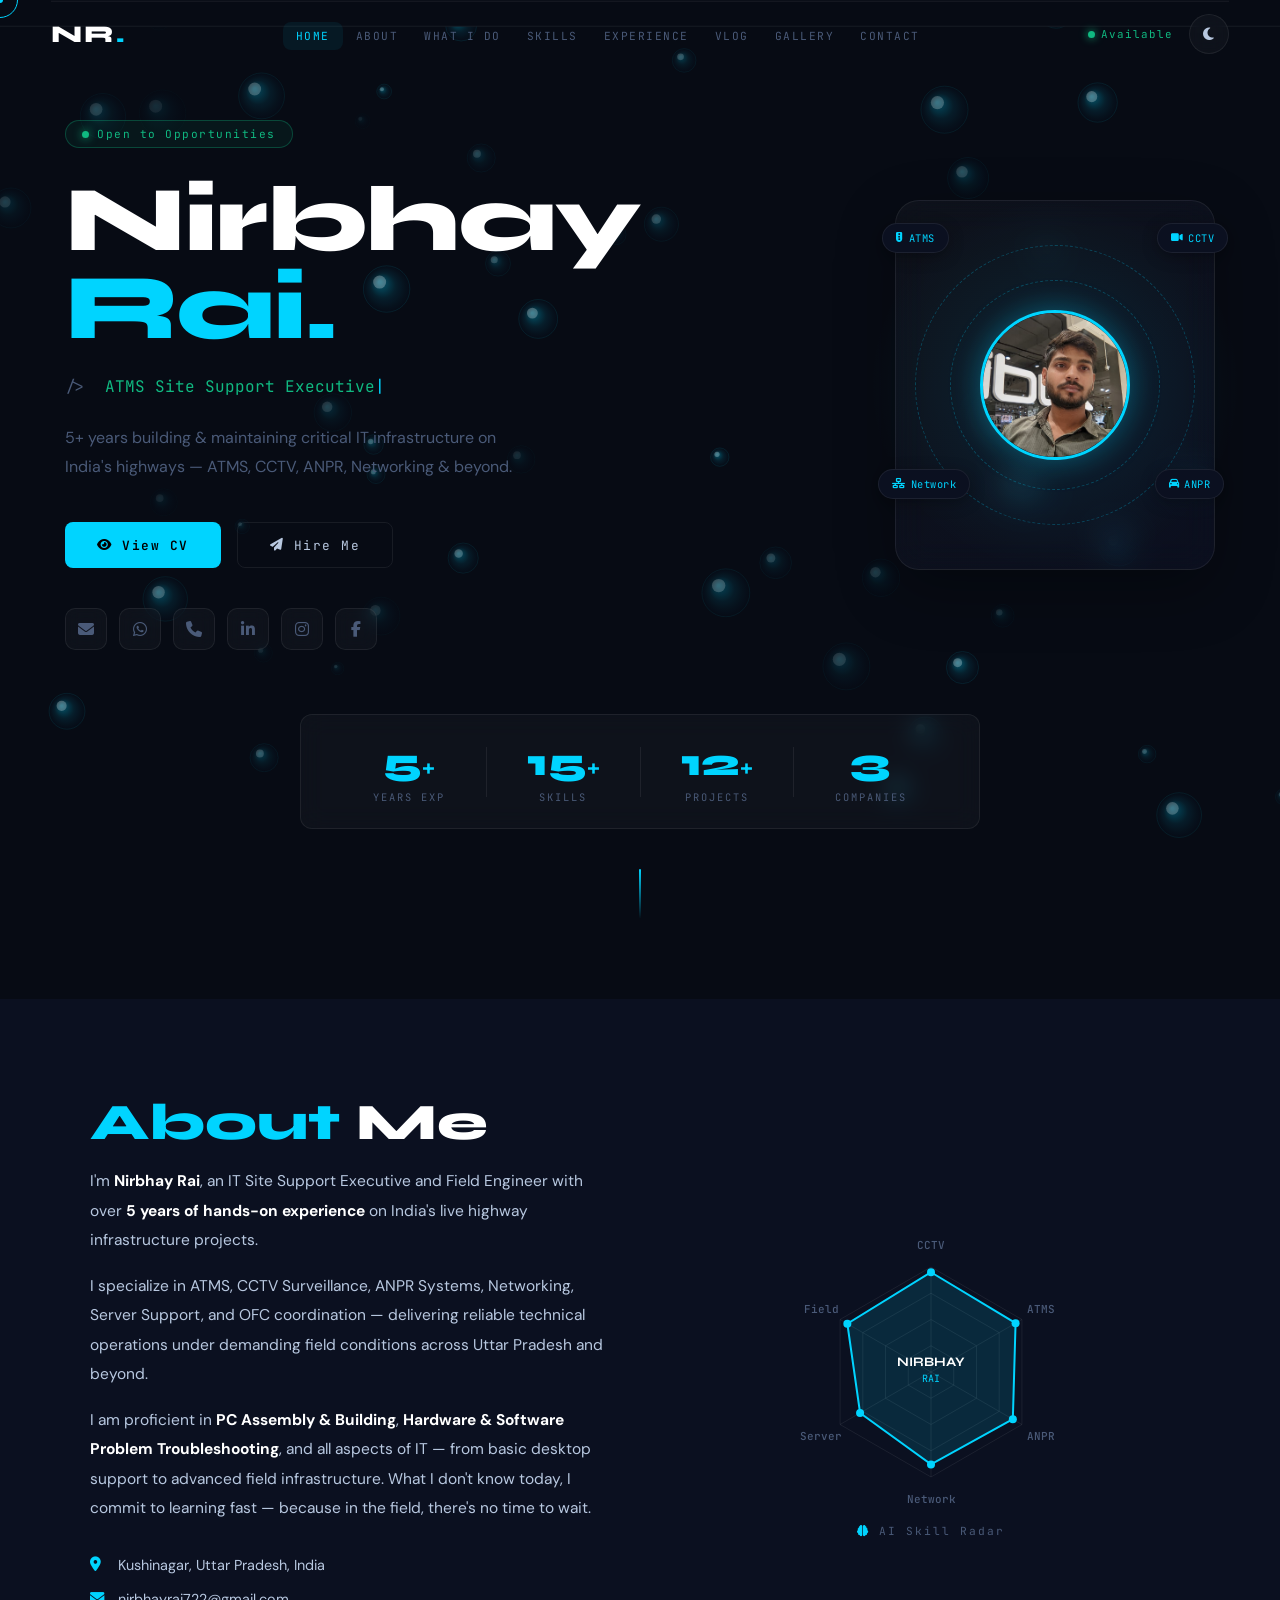
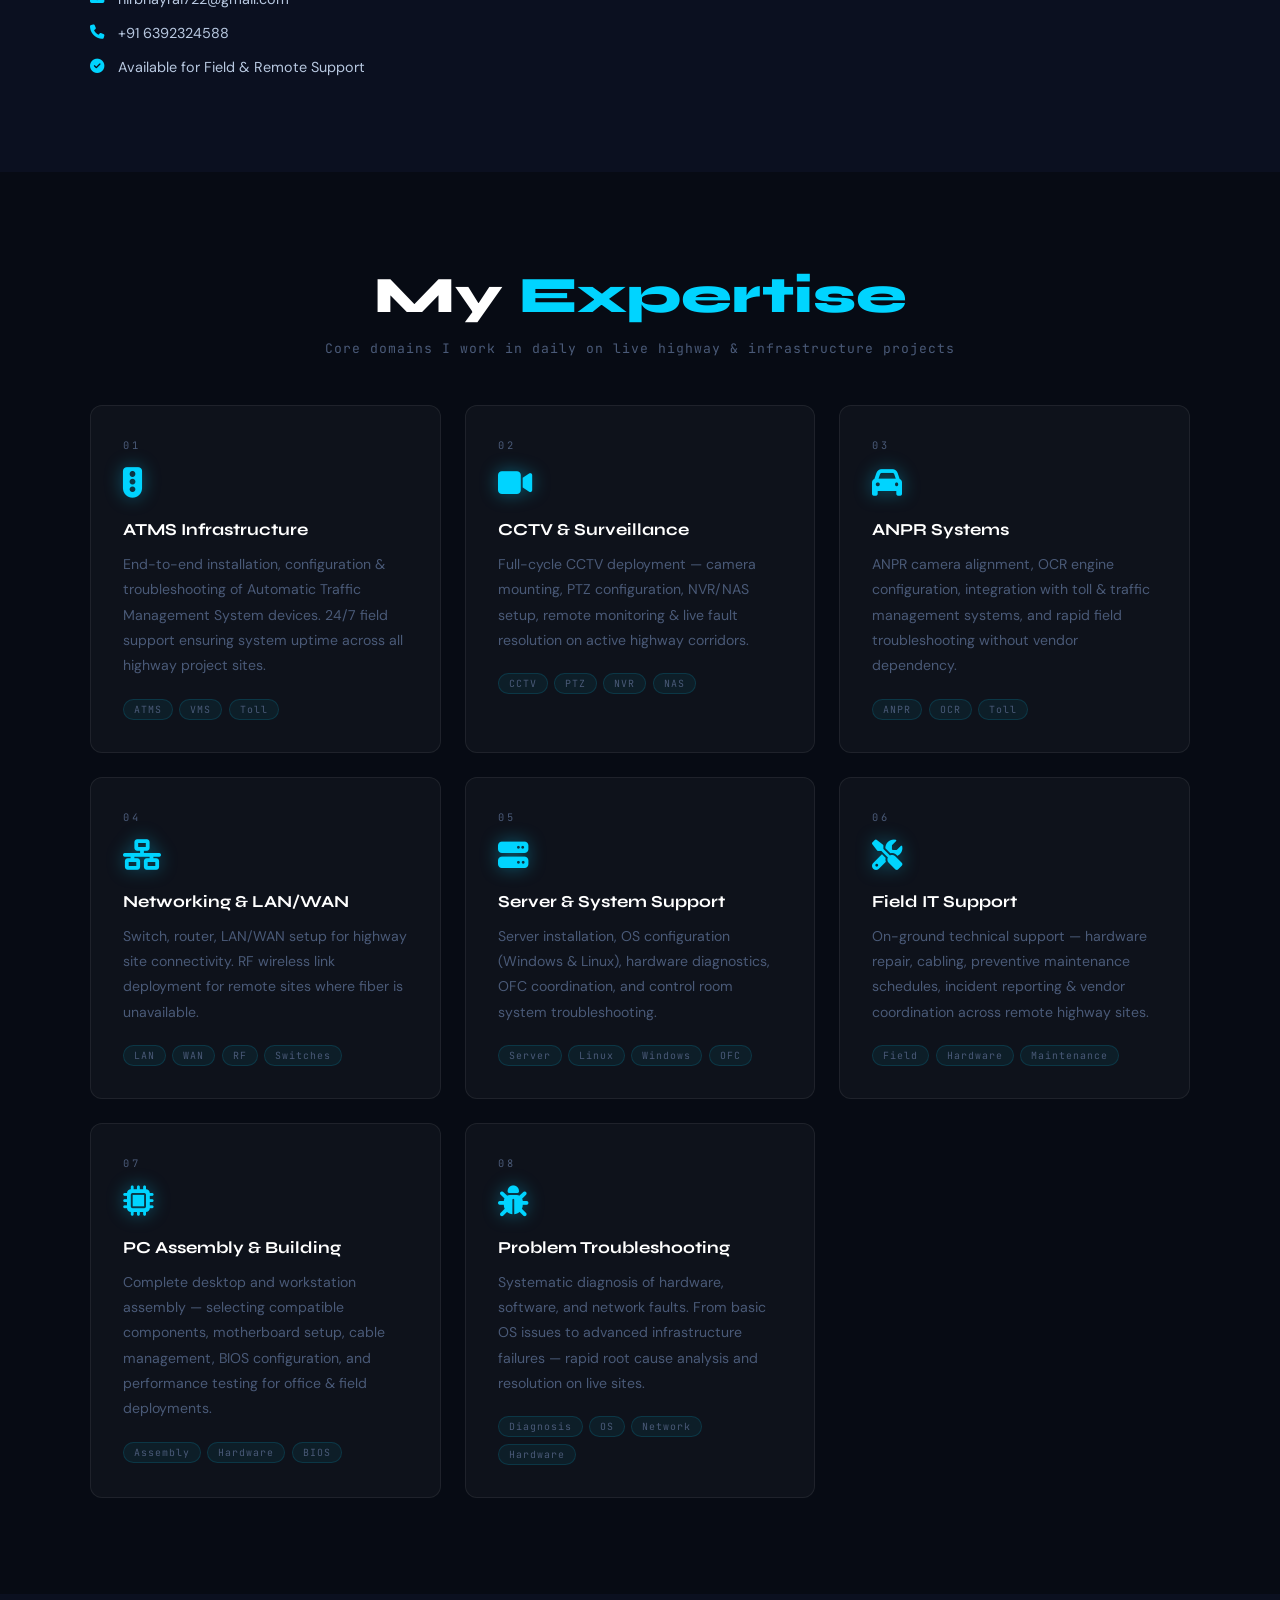
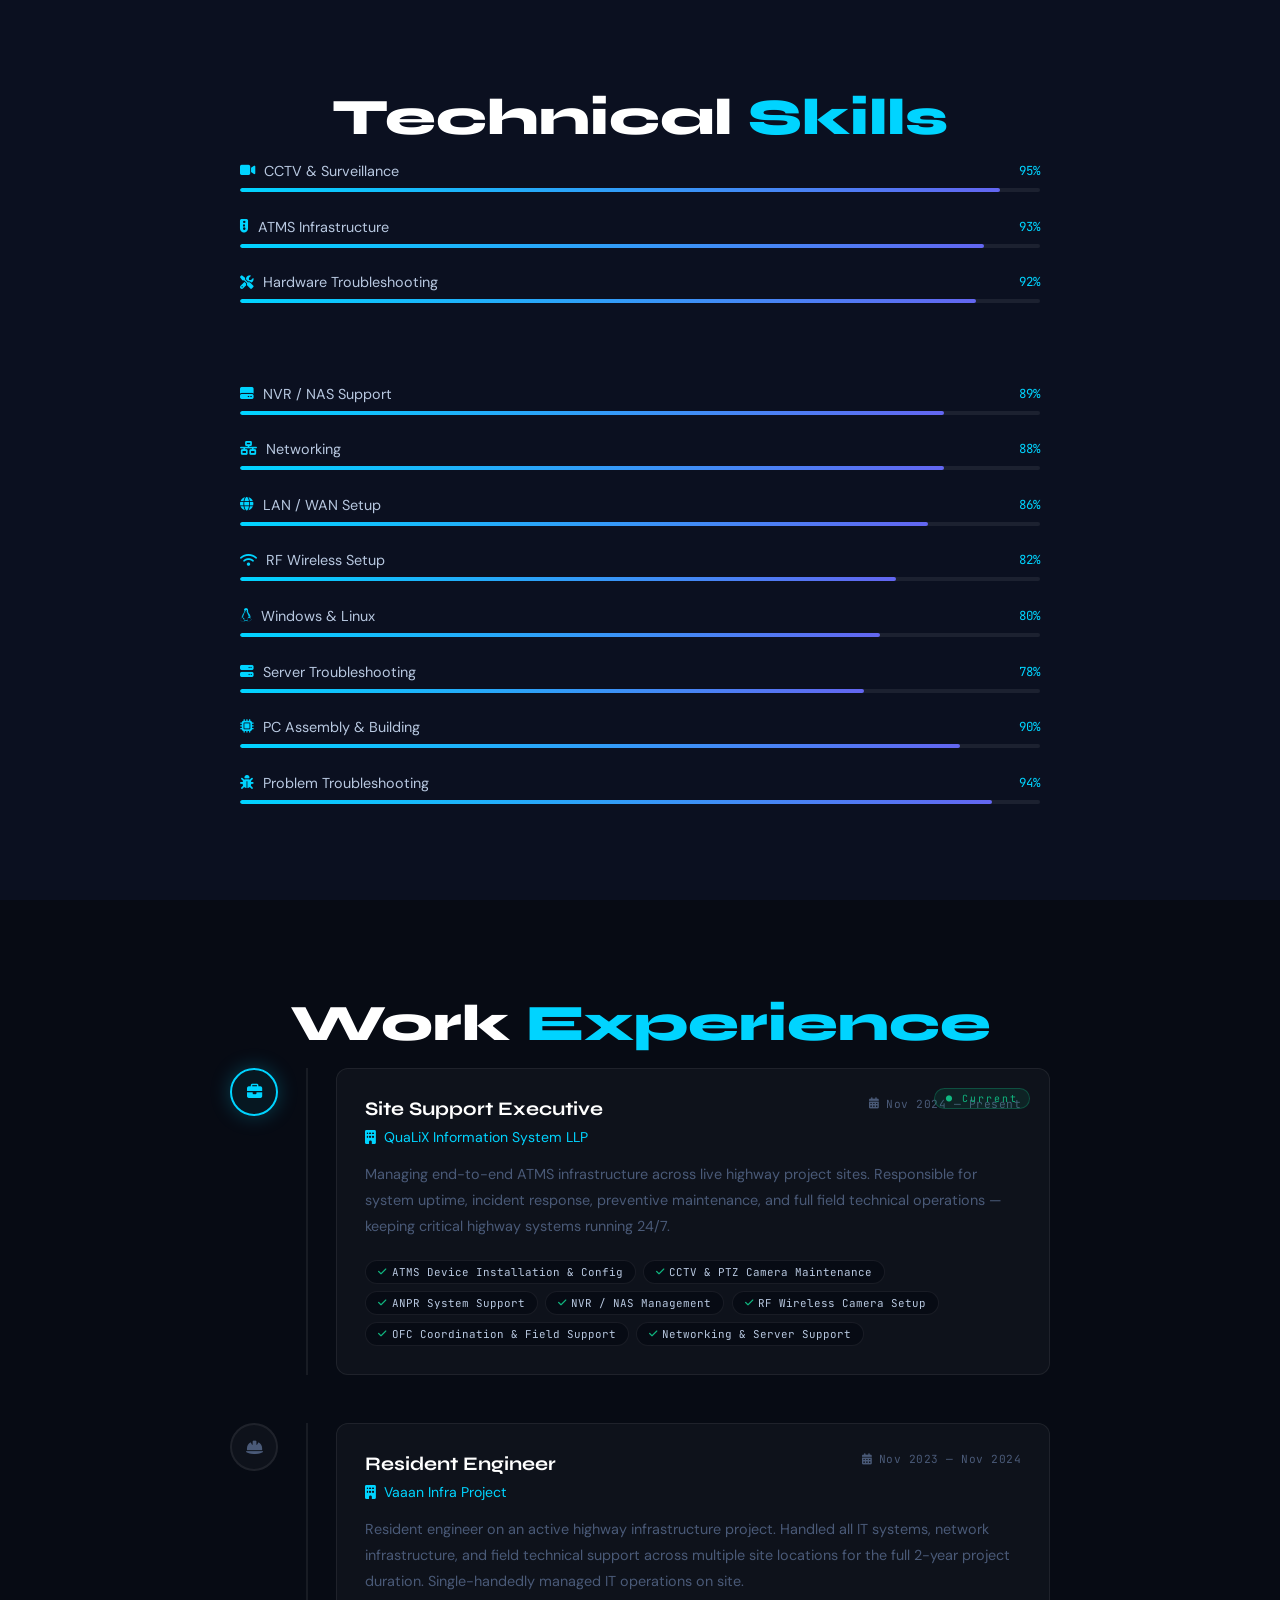
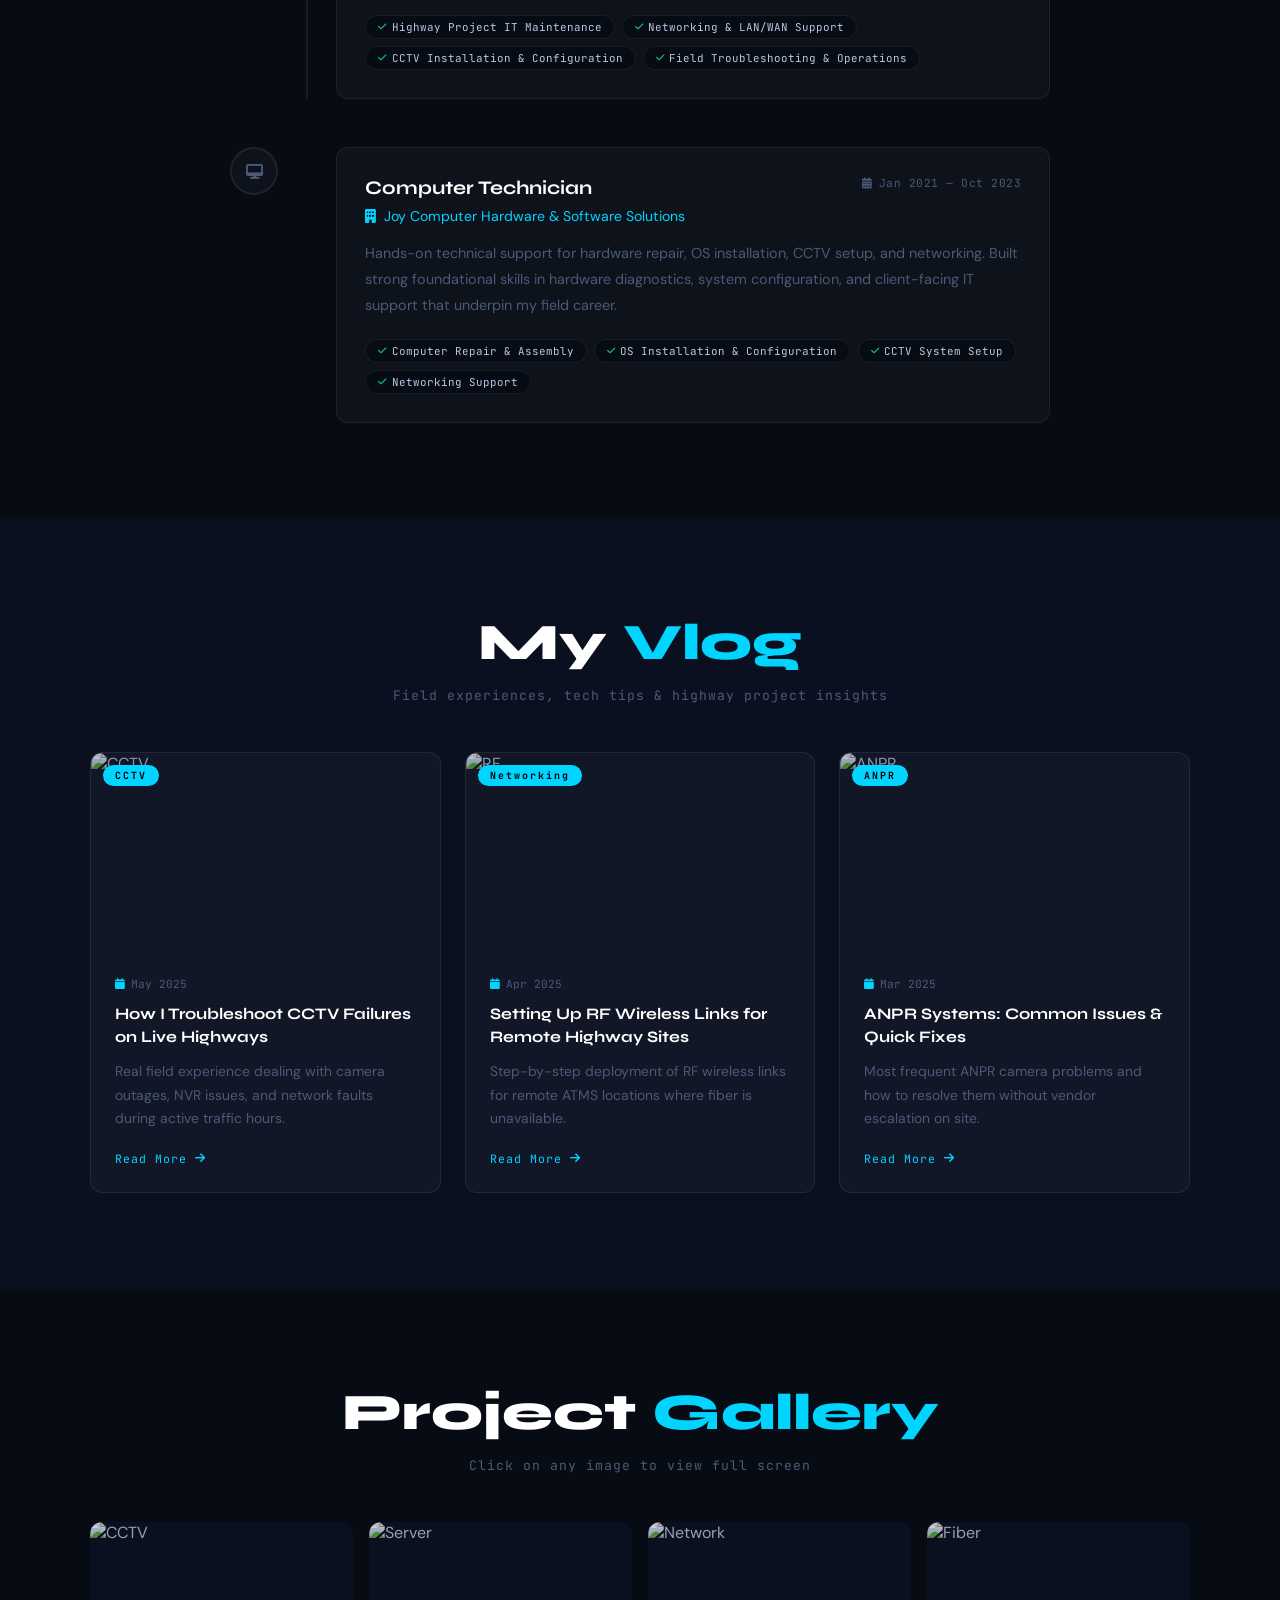
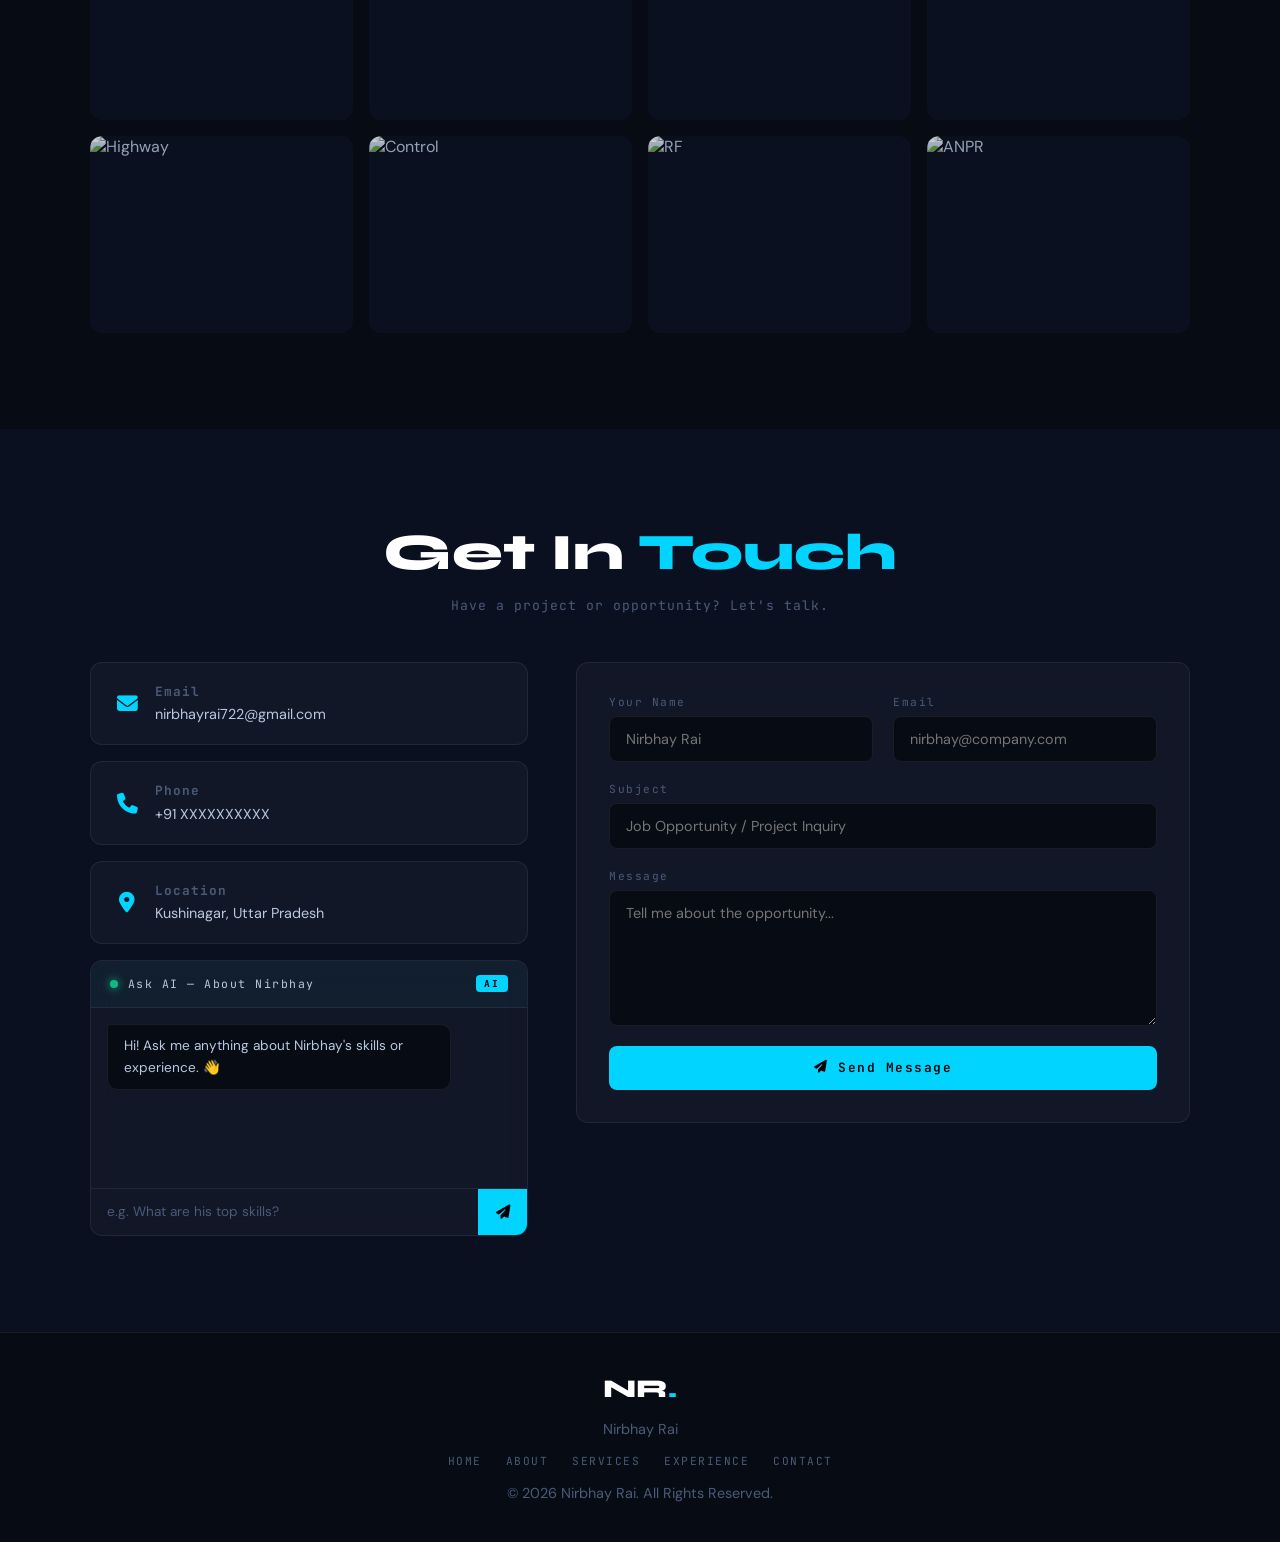
==== commit 4ce028f9: "Add files via upload" ====
--- a/index.html
+++ b/index.html
@@ -94,7 +94,7 @@
         <a href="https://www.linkedin.com/in/nirbhay-rai-2b813220a" target="_blank" title="LinkedIn"><i class="fab fa-linkedin-in"></i></a>
         <a href="https://instagram.com/nirbhay_raii" target="_blank" title="Instagram"><i class="fab fa-instagram"></i></a>
         <!-- FACEBOOK: Apna link daalo aur style="display:none" hatao -->
-        <a href="https://facebook.com/YOUR_USERNAME" target="_blank" title="Facebook" style="display:none" id="social-fb"><i class="fab fa-facebook-f"></i></a>
+        <a href="https://www.facebook.com/share/18iPSeVM7b/" target="_blank" title="Facebook" id="social-fb"><i class="fab fa-facebook-f"></i></a>
         <!-- X/TWITTER: Apna link daalo aur style="display:none" hatao -->
         <a href="https://x.com/YOUR_USERNAME" target="_blank" title="X (Twitter)" style="display:none" id="social-x"><i class="fab fa-x-twitter"></i></a>
       </div>
@@ -124,11 +124,11 @@
   <div class="h-stats">
     <div class="hs-item"><span class="hs-n" data-t="5">0</span><span class="hs-s">+</span><p>Years Exp</p></div>
     <div class="hs-div"></div>
-    <div class="hs-item"><span class="hs-n" data-t="12">0</span><span class="hs-s">+</span><p>Skills</p></div>
+    <div class="hs-item"><span class="hs-n" data-t="15">0</span><span class="hs-s">+</span><p>Skills</p></div>
     <div class="hs-div"></div>
-    <div class="hs-item"><span class="hs-n" data-t="30">0</span><span class="hs-s">+</span><p>Projects</p></div>
+    <div class="hs-item"><span class="hs-n" data-t="12">0</span><span class="hs-s">+</span><p>Projects</p></div>
     <div class="hs-div"></div>
-    <div class="hs-item"><span class="hs-n" data-t="3">0</span><span class="hs-s">+</span><p>Companies</p></div>
+    <div class="hs-item"><span class="hs-n" data-t="3">0</span><span class="hs-s"></span><p>Companies</p></div>
   </div>
 
   <div class="scroll-hint"><span></span></div>
@@ -140,9 +140,10 @@
     
     <div class="about-grid">
       <div class="about-txt reveal">
-        <h2 class="sec-h">Who Am <span class="acc">I?</span></h2>
+        <h2 class="sec-h"><span class="acc">About</span> Me</h2>
         <p>I'm <strong>Nirbhay Rai</strong>, an IT Site Support Executive and Field Engineer with over <strong>5 years of hands-on experience</strong> on India's live highway infrastructure projects.</p>
         <p>I specialize in ATMS, CCTV Surveillance, ANPR Systems, Networking, Server Support, and OFC coordination — delivering reliable technical operations under demanding field conditions across Uttar Pradesh and beyond.</p>
+        <p>I am proficient in <strong>PC Assembly &amp; Building</strong>, <strong>Hardware &amp; Software Problem Troubleshooting</strong>, and all aspects of IT — from basic desktop support to advanced field infrastructure. What I don't know today, I commit to learning fast — because in the field, there's no time to wait.</p>
         <div class="abt-info">
           <div class="ai-row"><i class="fas fa-map-marker-alt"></i><span>Kushinagar, Uttar Pradesh, India</span></div>
           <div class="ai-row"><i class="fas fa-envelope"></i><span>nirbhayrai722@gmail.com</span></div>
@@ -212,6 +213,22 @@
         <h3>Field IT Support</h3>
         <p>On-ground technical support — hardware repair, cabling, preventive maintenance schedules, incident reporting &amp; vendor coordination across remote highway sites.</p>
         <div class="svc-tags"><span>Field</span><span>Hardware</span><span>Maintenance</span></div>
+      </div>
+
+      <div class="svc-card reveal">
+        <div class="svc-no">07</div>
+        <div class="svc-icon"><i class="fas fa-microchip"></i></div>
+        <h3>PC Assembly &amp; Building</h3>
+        <p>Complete desktop and workstation assembly — selecting compatible components, motherboard setup, cable management, BIOS configuration, and performance testing for office &amp; field deployments.</p>
+        <div class="svc-tags"><span>Assembly</span><span>Hardware</span><span>BIOS</span></div>
+      </div>
+
+      <div class="svc-card reveal">
+        <div class="svc-no">08</div>
+        <div class="svc-icon"><i class="fas fa-bug"></i></div>
+        <h3>Problem Troubleshooting</h3>
+        <p>Systematic diagnosis of hardware, software, and network faults. From basic OS issues to advanced infrastructure failures — rapid root cause analysis and resolution on live sites.</p>
+        <div class="svc-tags"><span>Diagnosis</span><span>OS</span><span>Network</span><span>Hardware</span></div>
       </div>
 
     </div>
@@ -228,12 +245,14 @@
       <div class="sk-row reveal"><div class="sk-top"><span><i class="fas fa-traffic-light"></i> ATMS Infrastructure</span><span>93%</span></div><div class="sk-track"><div class="sk-fill" data-w="93"></div></div></div>
       <div class="sk-row reveal"><div class="sk-top"><span><i class="fas fa-tools"></i> Hardware Troubleshooting</span><span>92%</span></div><div class="sk-track"><div class="sk-fill" data-w="92"></div></div></div>
       <div class="sk-row reveal"><div class="sk-top"><span><i class="fas fa-car"></i> ANPR Systems</span><span>90%</span></div><div class="sk-track"><div class="sk-fill" data-w="90"></div></div></div>
-      <div class="sk-row reveal"><div class="sk-top"><span><i class="fas fa-hdd"></i> NVR / NAS Support</span><span>88%</span></div><div class="sk-track"><div class="sk-fill" data-w="88"></div></div></div>
+      <div class="sk-row reveal"><div class="sk-top"><span><i class="fas fa-hdd"></i> NVR / NAS Support</span><span>89%</span></div><div class="sk-track"><div class="sk-fill" data-w="88"></div></div></div>
       <div class="sk-row reveal"><div class="sk-top"><span><i class="fas fa-network-wired"></i> Networking</span><span>88%</span></div><div class="sk-track"><div class="sk-fill" data-w="88"></div></div></div>
       <div class="sk-row reveal"><div class="sk-top"><span><i class="fas fa-globe"></i> LAN / WAN Setup</span><span>86%</span></div><div class="sk-track"><div class="sk-fill" data-w="86"></div></div></div>
       <div class="sk-row reveal"><div class="sk-top"><span><i class="fas fa-wifi"></i> RF Wireless Setup</span><span>82%</span></div><div class="sk-track"><div class="sk-fill" data-w="82"></div></div></div>
       <div class="sk-row reveal"><div class="sk-top"><span><i class="fab fa-linux"></i> Windows &amp; Linux</span><span>80%</span></div><div class="sk-track"><div class="sk-fill" data-w="80"></div></div></div>
       <div class="sk-row reveal"><div class="sk-top"><span><i class="fas fa-server"></i> Server Troubleshooting</span><span>78%</span></div><div class="sk-track"><div class="sk-fill" data-w="78"></div></div></div>
+      <div class="sk-row reveal"><div class="sk-top"><span><i class="fas fa-microchip"></i> PC Assembly &amp; Building</span><span>90%</span></div><div class="sk-track"><div class="sk-fill" data-w="90"></div></div></div>
+      <div class="sk-row reveal"><div class="sk-top"><span><i class="fas fa-bug"></i> Problem Troubleshooting</span><span>94%</span></div><div class="sk-track"><div class="sk-fill" data-w="94"></div></div></div>
     </div>
   </div>
 </section>
@@ -275,7 +294,7 @@
         <div class="exp-card">
           <div class="exp-head">
             <h3>Resident Engineer</h3>
-            <span class="exp-dur"><i class="fas fa-calendar-alt"></i> Nov 2022 — Nov 2024</span>
+            <span class="exp-dur"><i class="fas fa-calendar-alt"></i> Nov 2023 — Nov 2024</span>
           </div>
           <p class="exp-co"><i class="fas fa-building"></i> Vaaan Infra Project</p>
           <p class="exp-desc">Resident engineer on an active highway infrastructure project. Handled all IT systems, network infrastructure, and field technical support across multiple site locations for the full 2-year project duration. Single-handedly managed IT operations on site.</p>
@@ -294,7 +313,7 @@
         <div class="exp-card">
           <div class="exp-head">
             <h3>Computer Technician</h3>
-            <span class="exp-dur"><i class="fas fa-calendar-alt"></i> Jan 2020 — Oct 2022</span>
+            <span class="exp-dur"><i class="fas fa-calendar-alt"></i> Jan 2021 — Oct 2023</span>
           </div>
           <p class="exp-co"><i class="fas fa-building"></i> Joy Computer Hardware &amp; Software Solutions</p>
           <p class="exp-desc">Hands-on technical support for hardware repair, OS installation, CCTV setup, and networking. Built strong foundational skills in hardware diagnostics, system configuration, and client-facing IT support that underpin my field career.</p>
@@ -340,7 +359,7 @@
       </div>
 
       <div class="vlog-card reveal">
-        <div class="vc-img"><img src="https://images.unsplash.com/photo-1558618047-3c8c76ca7d13?w=700&q=80" alt="ANPR"/><span class="vc-cat">ANPR</span></div>
+        <div class="vc-img"><img src="https://images.unsplash.com/photo-1568605117036-5fe5e7bab0b7?w=700&q=80" alt="ANPR"/><span class="vc-cat">ANPR</span></div>
         <div class="vc-body">
           <span class="vc-date"><i class="fas fa-calendar"></i> Mar 2025</span>
           <h3>ANPR Systems: Common Issues &amp; Quick Fixes</h3>
@@ -358,14 +377,7 @@
   <div class="sec-inner">
     
     <h2 class="sec-h center">Project <span class="acc">Gallery</span></h2>
-    <p class="sec-sub">Click on any image to view full screen &bull; Upload your own images below</p>
-
-    <!-- URL Paste to Add Image -->
-    <div class="gal-upload-bar">
-      <input type="text" id="gal-url-inp" placeholder="Image ka URL paste karo (https://...) aur Enter dabaao" />
-      <input type="text" id="gal-title-inp" placeholder="Title (optional)" />
-      <button id="gal-add-btn" class="gal-upload-btn"><i class="fas fa-plus"></i> Add Image</button>
-    </div>
+    <p class="sec-sub">Click on any image to view full screen</p>
 
     <div class="gal-grid" id="gal-grid">
       <div class="gal-item reveal" data-title="CCTV Surveillance Setup"><img src="https://images.unsplash.com/photo-1558618666-fcd25c85cd64?w=600&q=80" alt="CCTV" loading="lazy"/><div class="gal-ov"><i class="fas fa-expand"></i><span>CCTV Surveillance Setup</span></div></div>
@@ -375,7 +387,7 @@
       <div class="gal-item reveal" data-title="Highway ATMS System"><img src="https://images.unsplash.com/photo-1558346490-a72e53ae2d4f?w=600&q=80" alt="Highway" loading="lazy"/><div class="gal-ov"><i class="fas fa-expand"></i><span>Highway ATMS System</span></div></div>
       <div class="gal-item reveal" data-title="Control Room Monitoring"><img src="https://images.unsplash.com/photo-1551703599-6b3e8379aa8c?w=600&q=80" alt="Control" loading="lazy"/><div class="gal-ov"><i class="fas fa-expand"></i><span>Control Room Monitoring</span></div></div>
       <div class="gal-item reveal" data-title="RF Wireless System"><img src="https://images.unsplash.com/photo-1518770660439-4636190af475?w=600&q=80" alt="RF" loading="lazy"/><div class="gal-ov"><i class="fas fa-expand"></i><span>RF Wireless System</span></div></div>
-      <div class="gal-item reveal" data-title="ANPR Camera Setup"><img src="https://images.unsplash.com/photo-1558618047-3c8c76ca7d13?w=600&q=80" alt="ANPR" loading="lazy"/><div class="gal-ov"><i class="fas fa-expand"></i><span>ANPR Camera Setup</span></div></div>
+      <div class="gal-item reveal" data-title="ANPR License Plate Recognition"><img src="https://images.unsplash.com/photo-1568605117036-5fe5e7bab0b7?w=600&q=80" alt="ANPR" loading="lazy"/><div class="gal-ov"><i class="fas fa-expand"></i><span>ANPR License Plate Recognition</span></div></div>
     </div>
 
     <!-- Lightbox -->
@@ -399,9 +411,8 @@
 
       <div class="contact-left reveal">
         <div class="ci-card"><i class="fas fa-envelope"></i><div><h4>Email</h4><a href="mailto:nirbhayrai722@gmail.com">nirbhayrai722@gmail.com</a></div></div>
-        <div class="ci-card"><i class="fas fa-phone"></i><div><h4>Phone</h4><a href="tel:+916392324588">+91 6392324588</a></div></div>
+        <div class="ci-card"><i class="fas fa-phone"></i><div><h4>Phone</h4><a href="tel:+91XXXXXXXXXX">+91 XXXXXXXXXX</a></div></div>
         <div class="ci-card"><i class="fas fa-map-marker-alt"></i><div><h4>Location</h4><span>Kushinagar, Uttar Pradesh</span></div></div>
-        <a href="https://wa.me/916392324588" target="_blank" class="btn-wa"><i class="fab fa-whatsapp"></i> Chat on WhatsApp</a>
 
         <!-- ░░ AI ASSISTANT ░░ -->
         <div class="ai-box">
@@ -423,8 +434,8 @@
       <form class="contact-form reveal" id="contact-form">
         <div class="form-status" id="form-status"></div>
         <div class="form-row">
-          <div class="fg"><label>Your Name</label><input type="text" id="name" placeholder="Rahul Sharma" required/></div>
-          <div class="fg"><label>Email</label><input type="email" id="email" placeholder="rahul@company.com" required/></div>
+          <div class="fg"><label>Your Name</label><input type="text" id="name" placeholder="Nirbhay Rai" required/></div>
+          <div class="fg"><label>Email</label><input type="email" id="email" placeholder="nirbhay@company.com" required/></div>
         </div>
         <div class="fg"><label>Subject</label><input type="text" id="subject" placeholder="Job Opportunity / Project Inquiry" required/></div>
         <div class="fg"><label>Message</label><textarea id="message" rows="6" placeholder="Tell me about the opportunity..." required></textarea></div>
@@ -439,15 +450,14 @@
 <footer>
   <div class="foot">
     <div class="foot-logo">NR<span class="ndot">.</span></div>
-    <p>Nirbhay Rai — IT Site Support Executive &amp; ATMS Engineer</p>
+    <p>Nirbhay Rai</p>
     <div class="foot-nav">
       <a href="#hero">Home</a><a href="#about">About</a><a href="#services">Services</a><a href="#experience">Experience</a><a href="#contact">Contact</a>
     </div>
-    <p class="foot-copy">&copy; 2025 Nirbhay Rai. All Rights Reserved.</p>
+    <p class="foot-copy">&copy; 2026 Nirbhay Rai. All Rights Reserved.</p>
   </div>
 </footer>
 
-<a href="https://wa.me/916392324588" target="_blank" class="float-wa" title="WhatsApp"><i class="fab fa-whatsapp"></i></a>
 <button class="scroll-top" id="scroll-top" title="Back to top"><i class="fas fa-chevron-up"></i></button>
 
 <script src="https://cdn.jsdelivr.net/npm/@emailjs/browser@4/dist/email.min.js"></script>
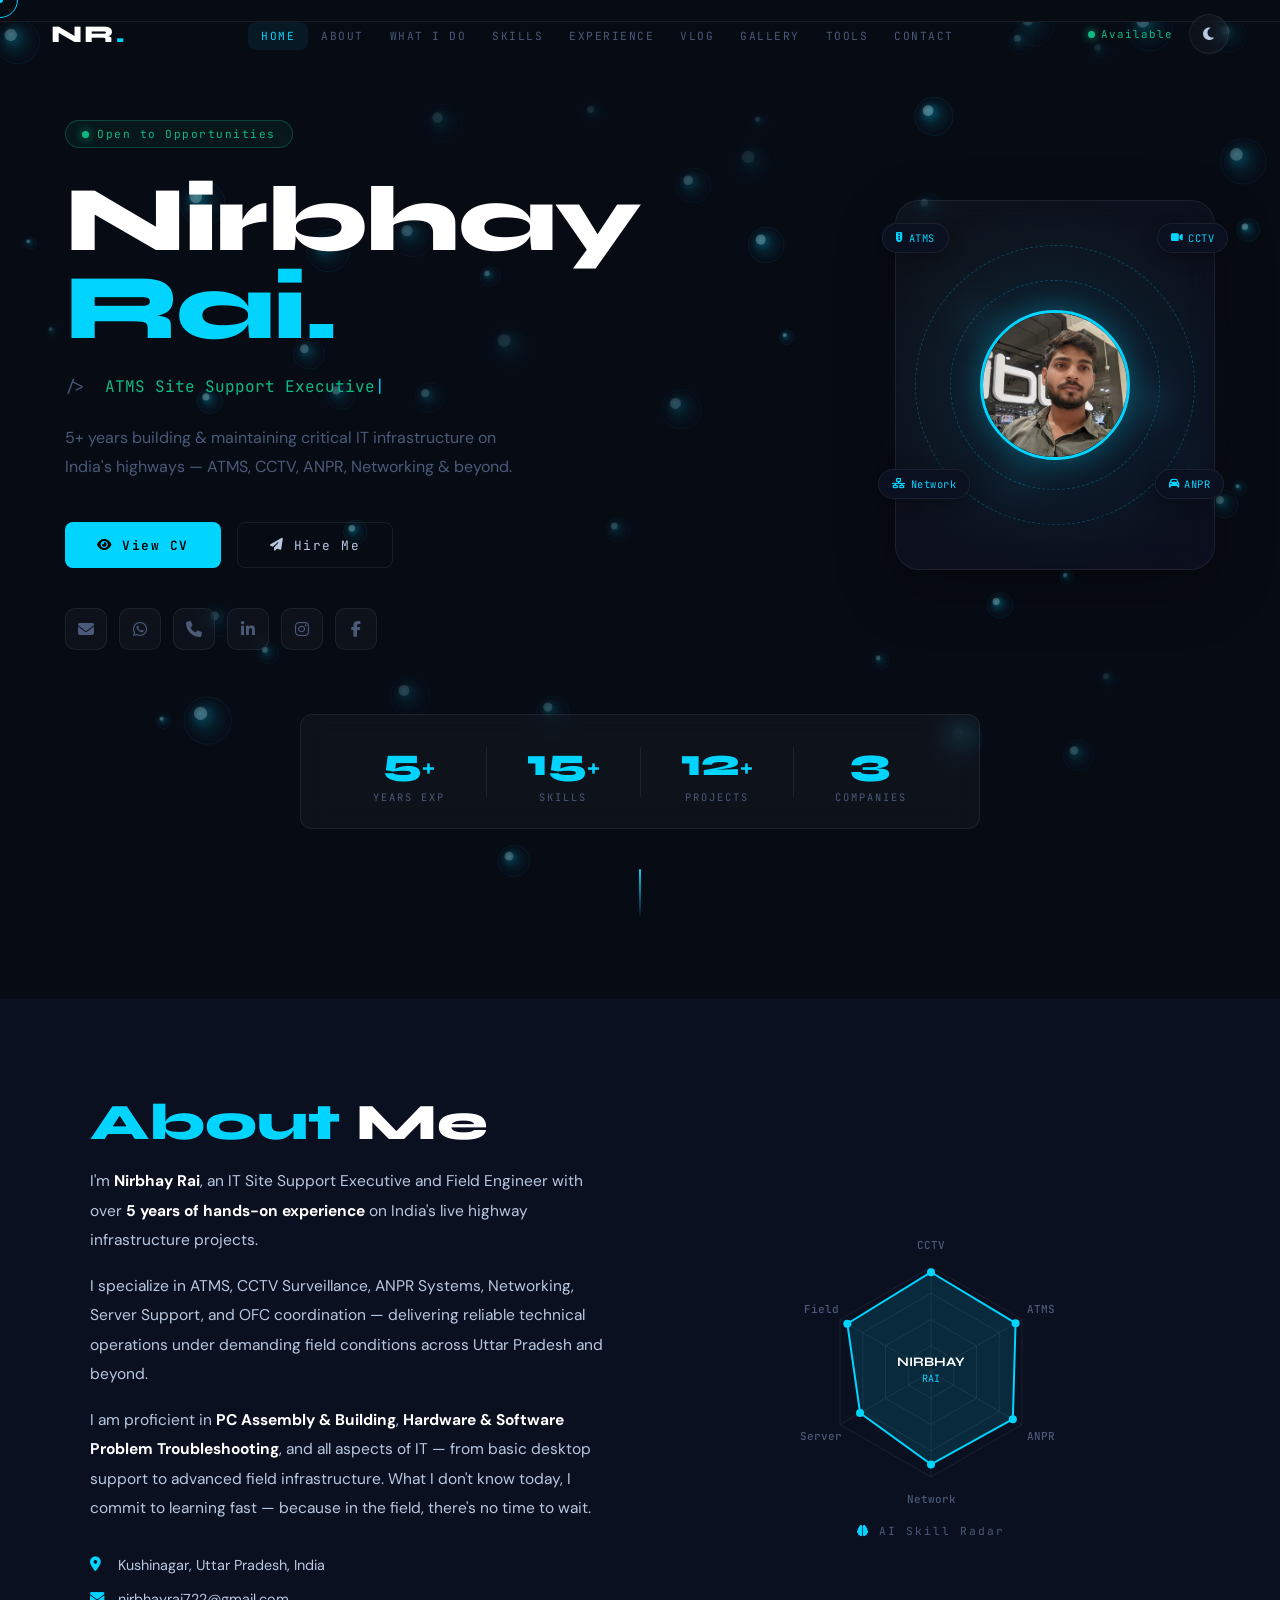
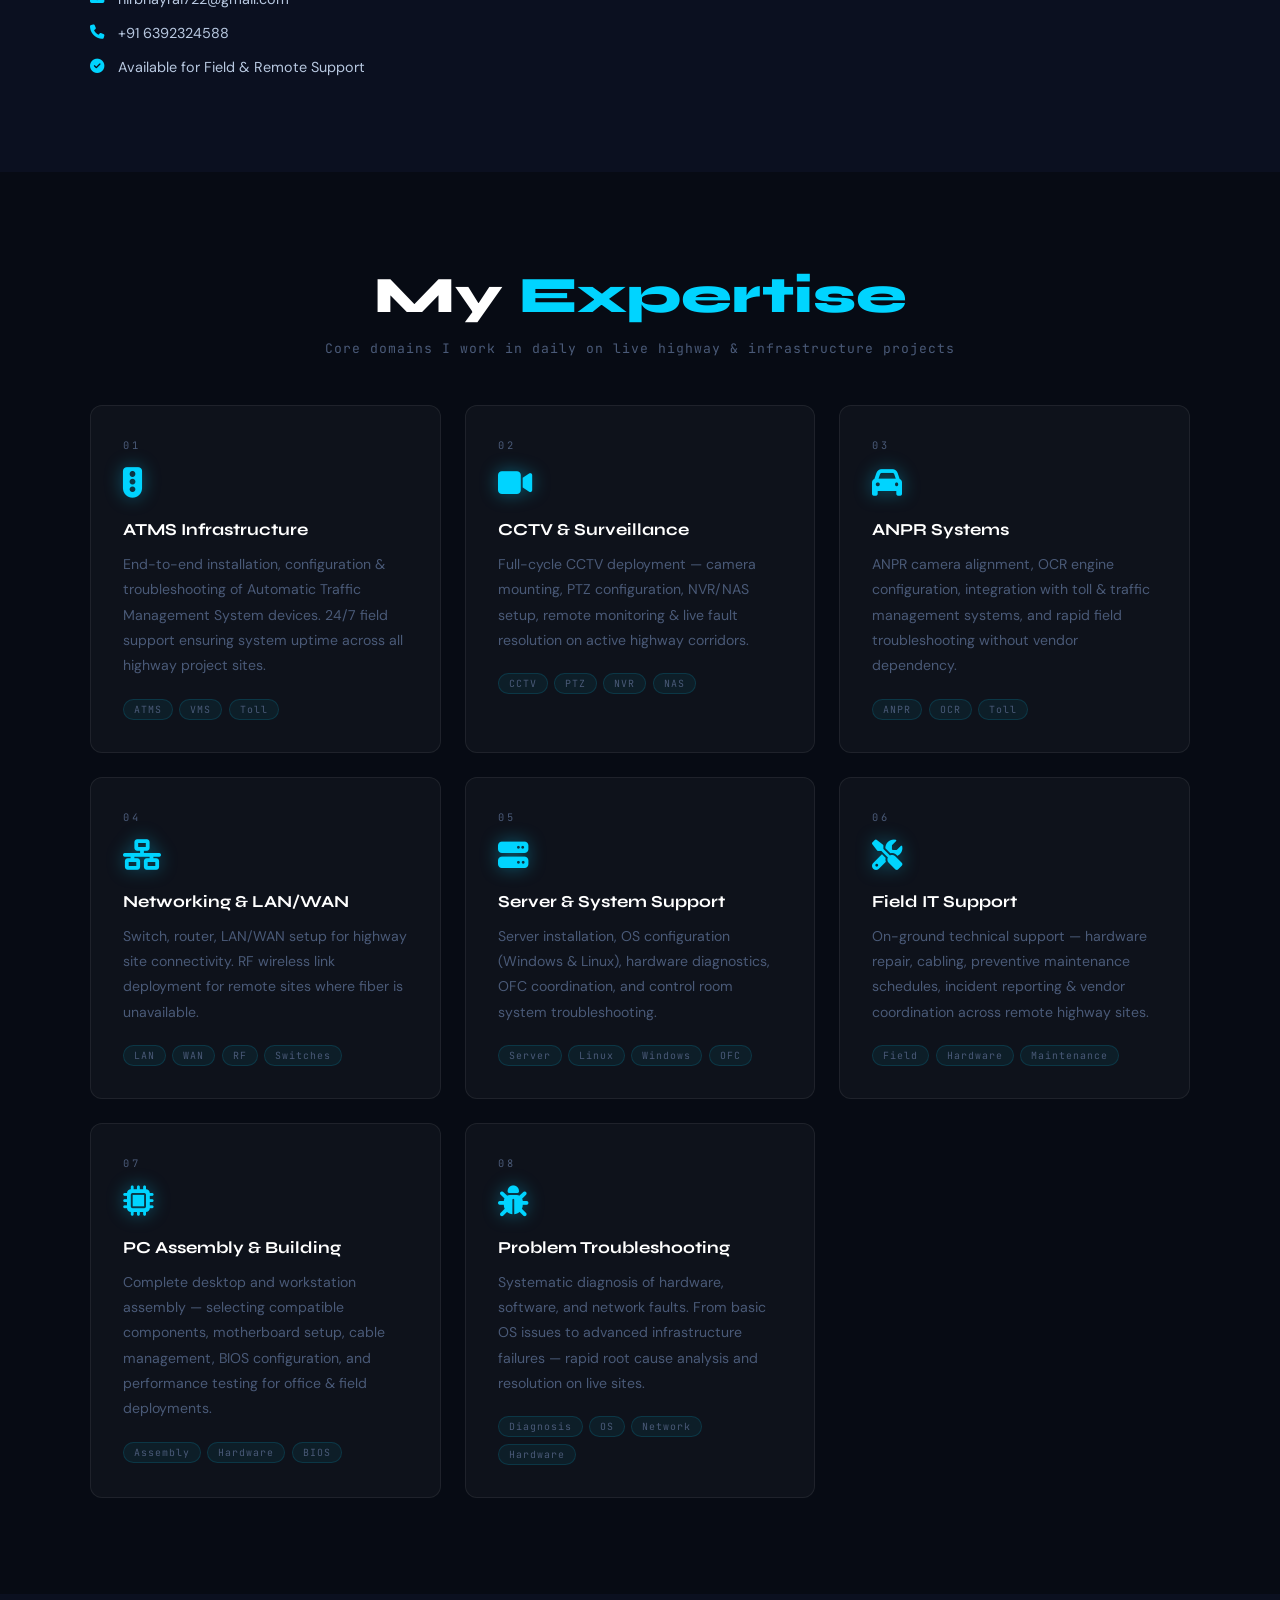
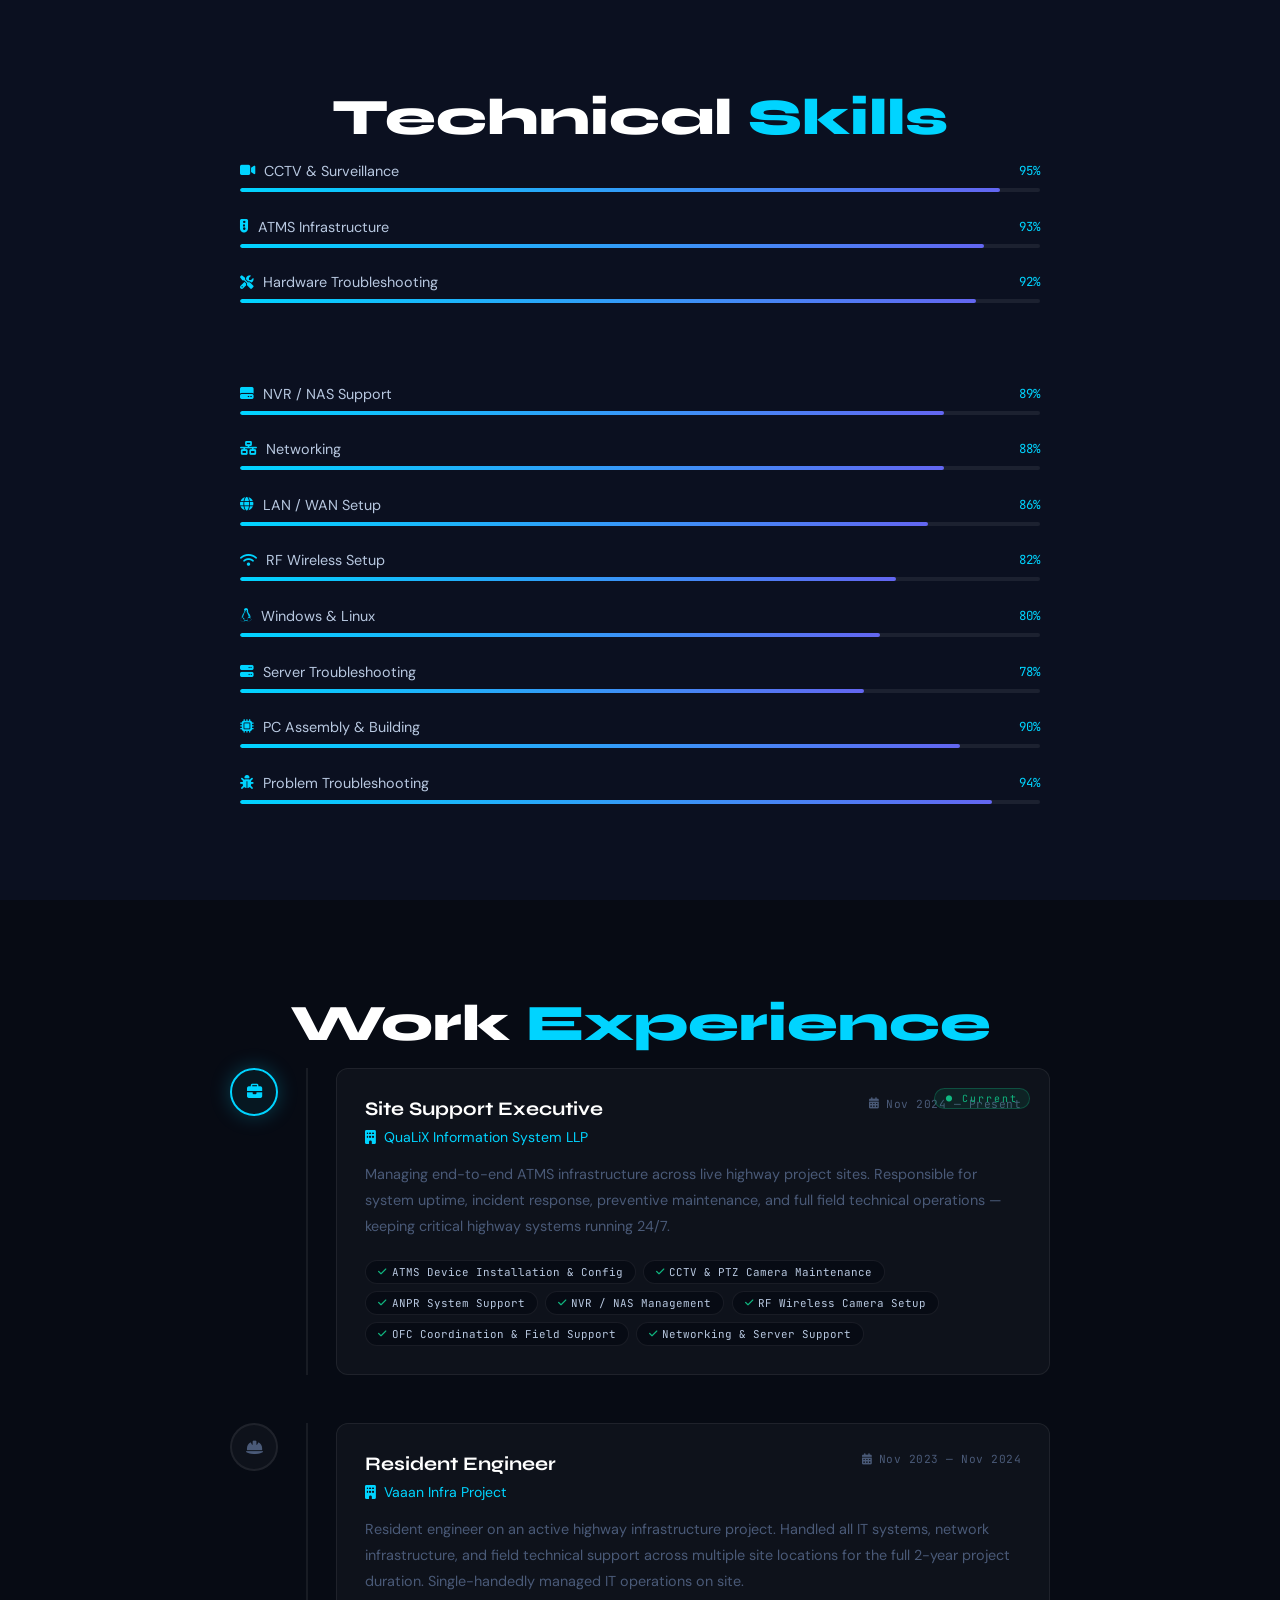
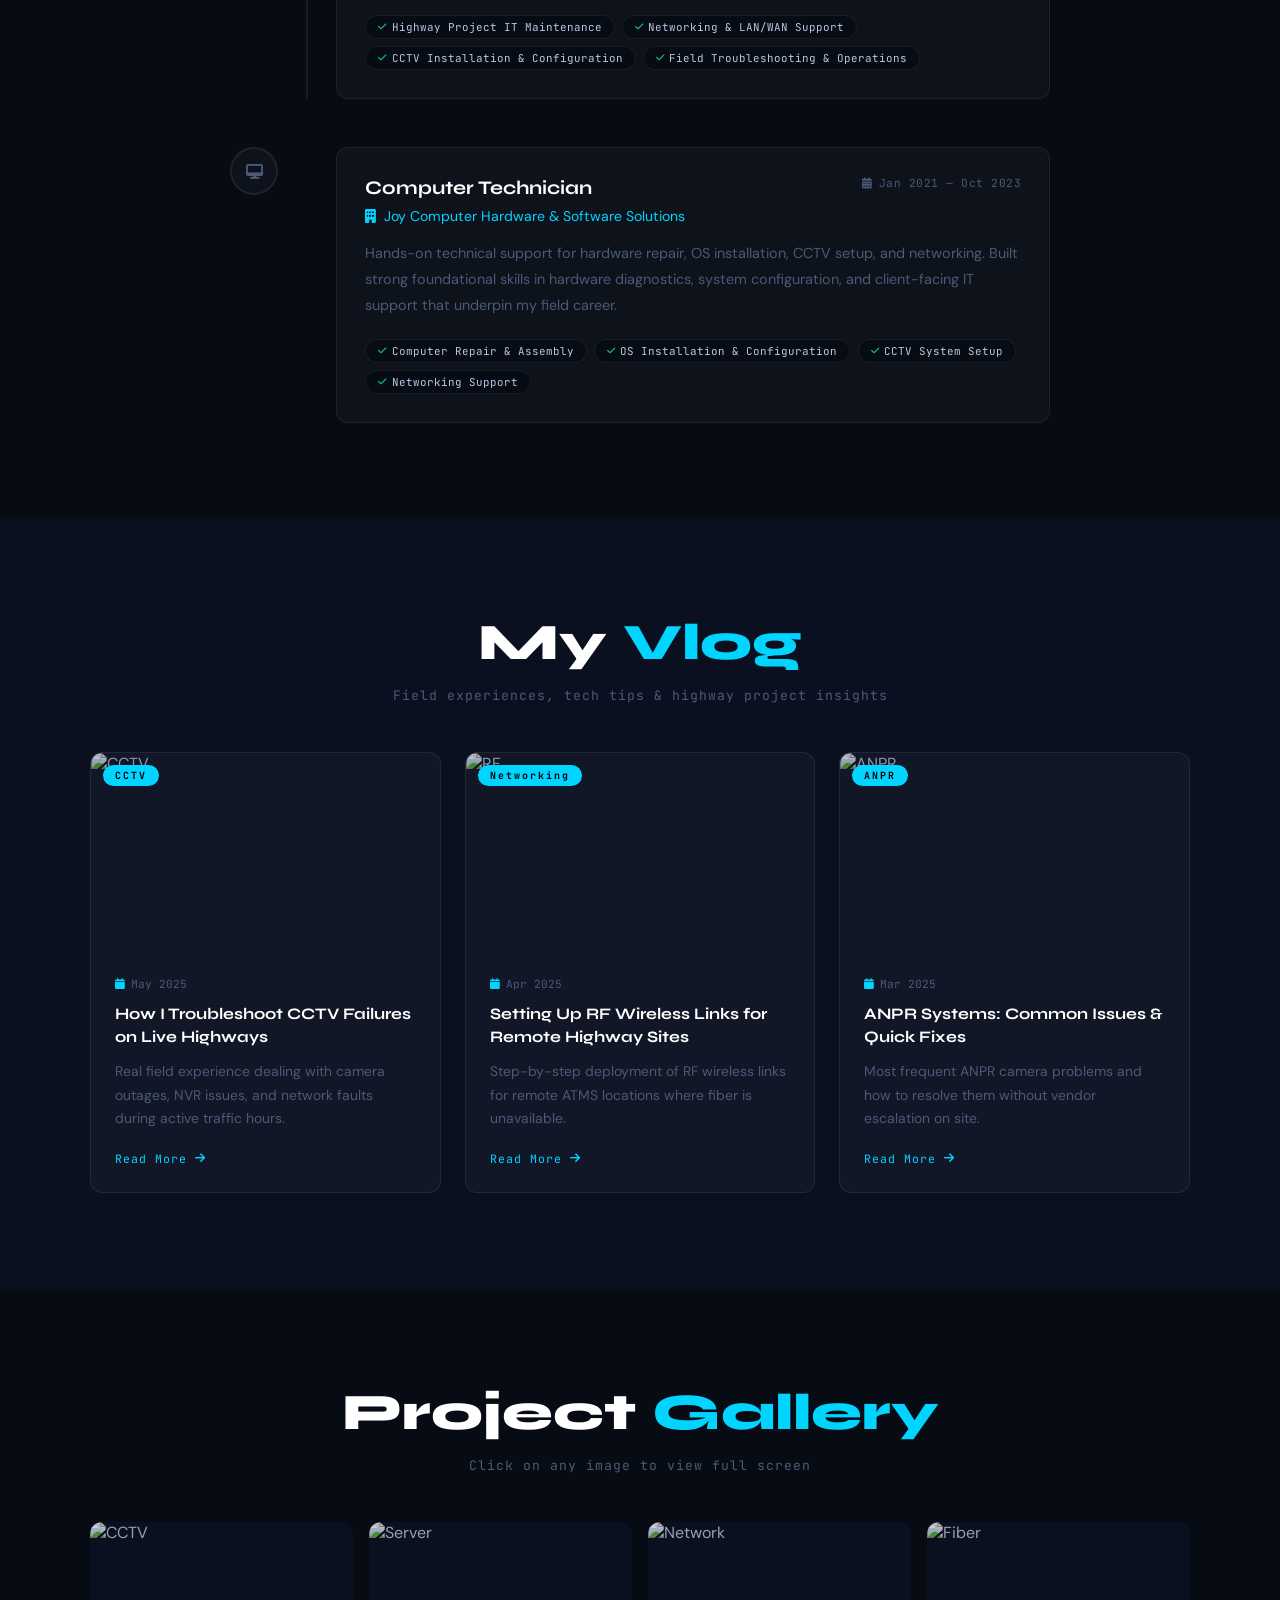
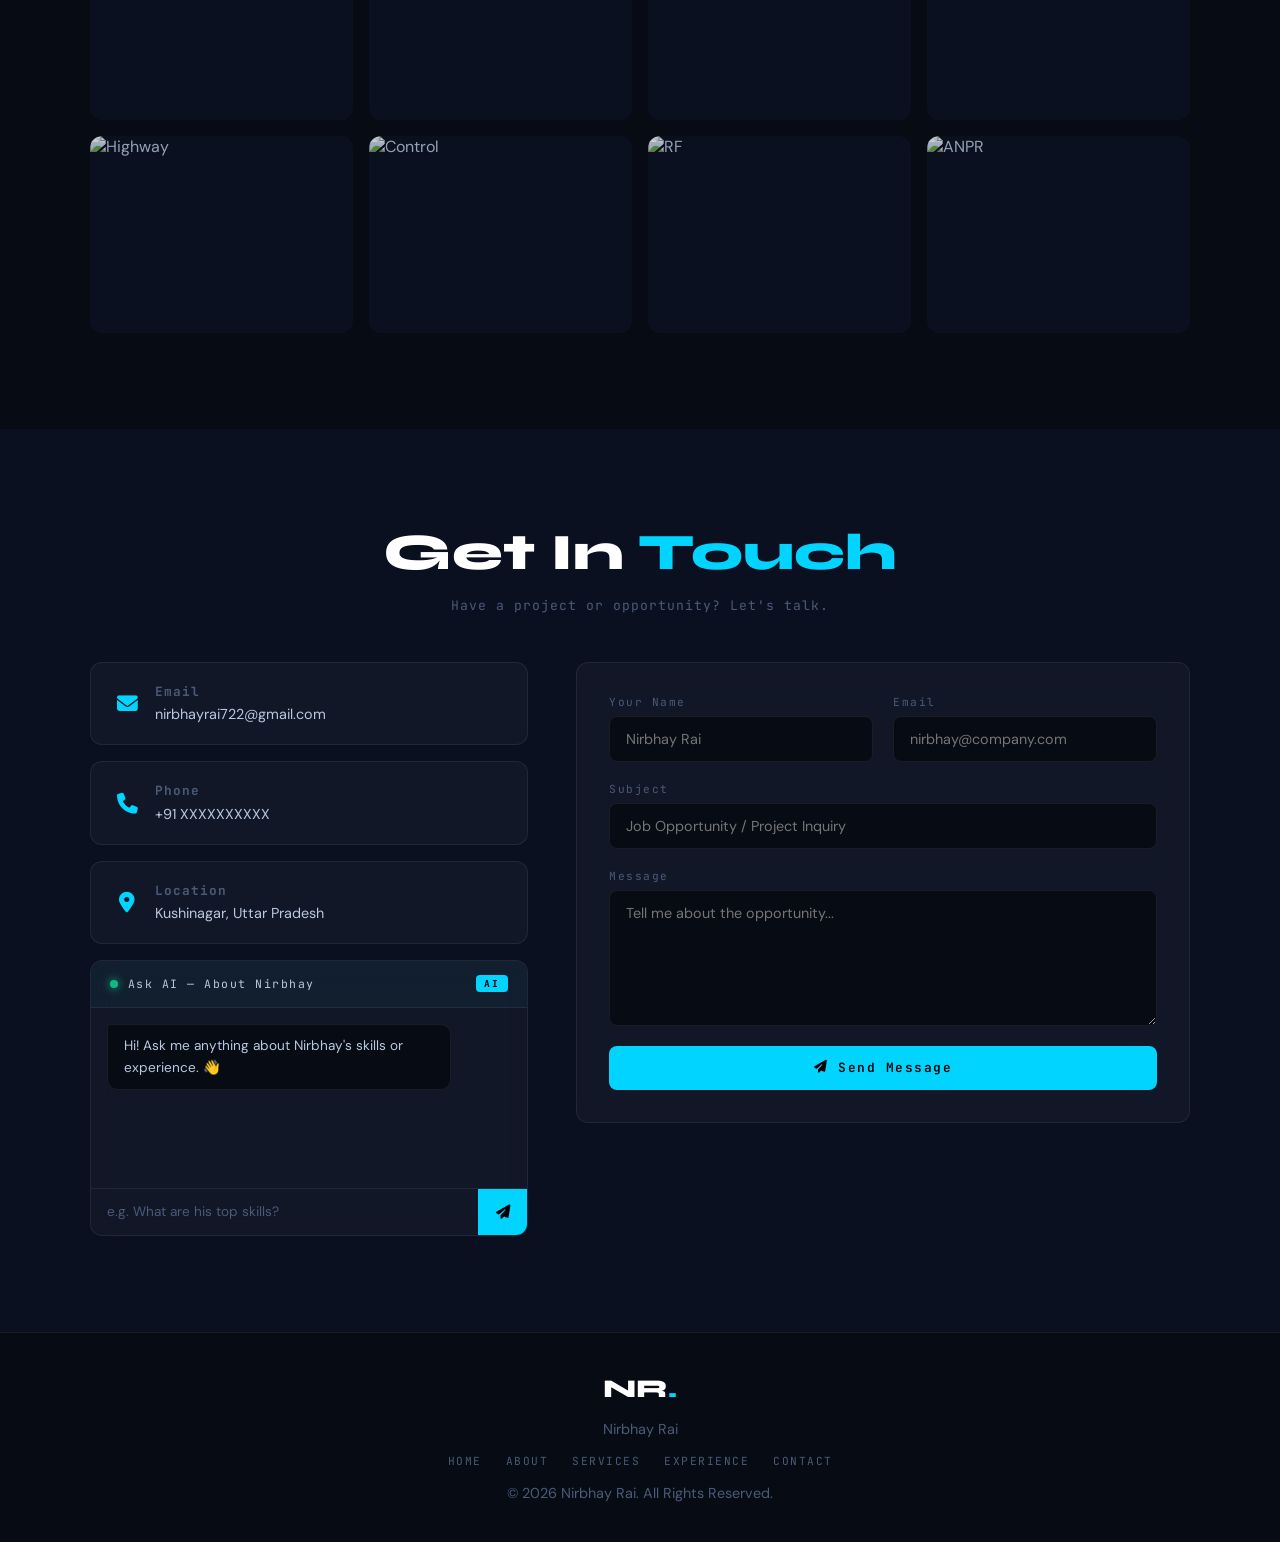
==== commit 3619d2f4: "Add files via upload" ====
--- a/index.html
+++ b/index.html
@@ -44,6 +44,7 @@
     <li><a href="#experience">Experience</a></li>
     <li><a href="#vlog">Vlog</a></li>
     <li><a href="#gallery">Gallery</a></li>
+    <li><a href="tools.html">Tools</a></li>
     <li><a href="#contact">Contact</a></li>
   </ul>
   <div class="n-right">
@@ -67,6 +68,7 @@
     <li><a href="#experience" class="ml">Experience</a></li>
     <li><a href="#vlog" class="ml">Vlog</a></li>
     <li><a href="#gallery" class="ml">Gallery</a></li>
+    <li><a href="tools.html" class="ml">Tools</a></li>
     <li><a href="#contact" class="ml">Contact</a></li>
   </ul>
 </div>
